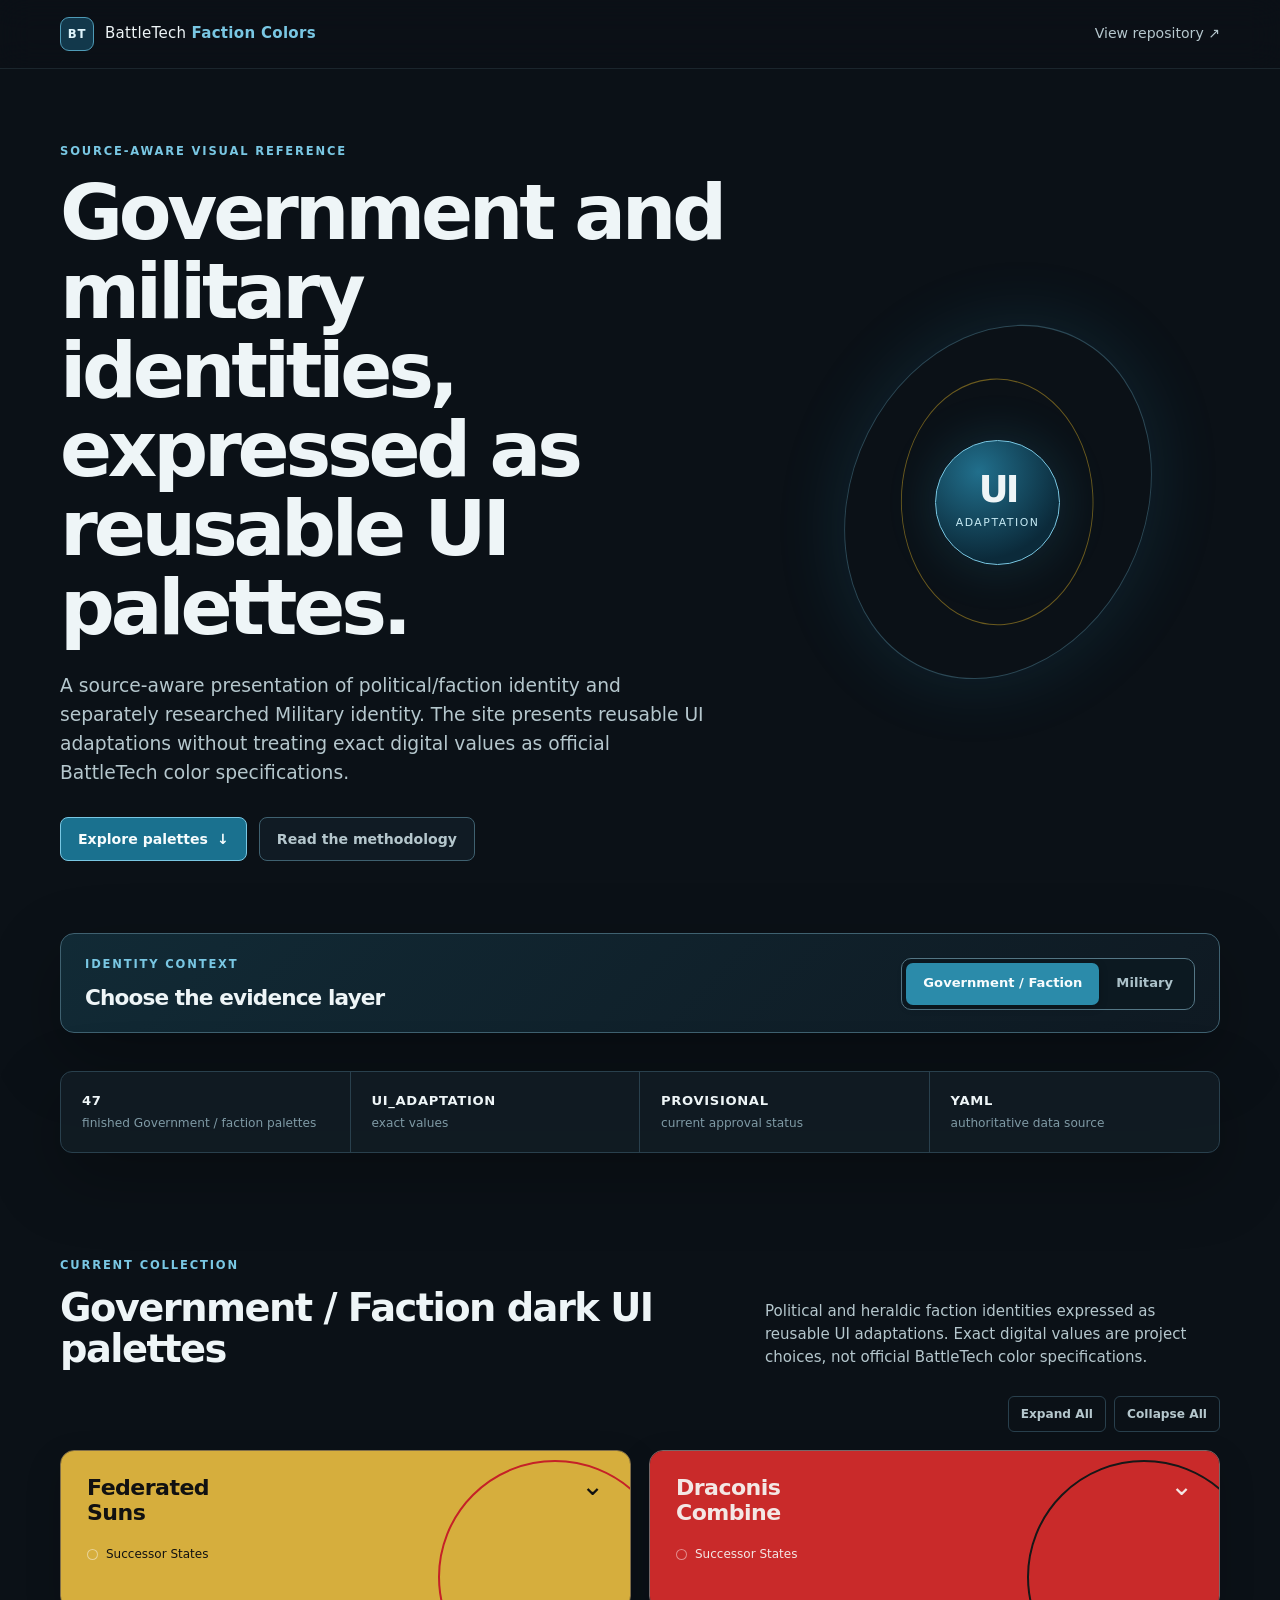
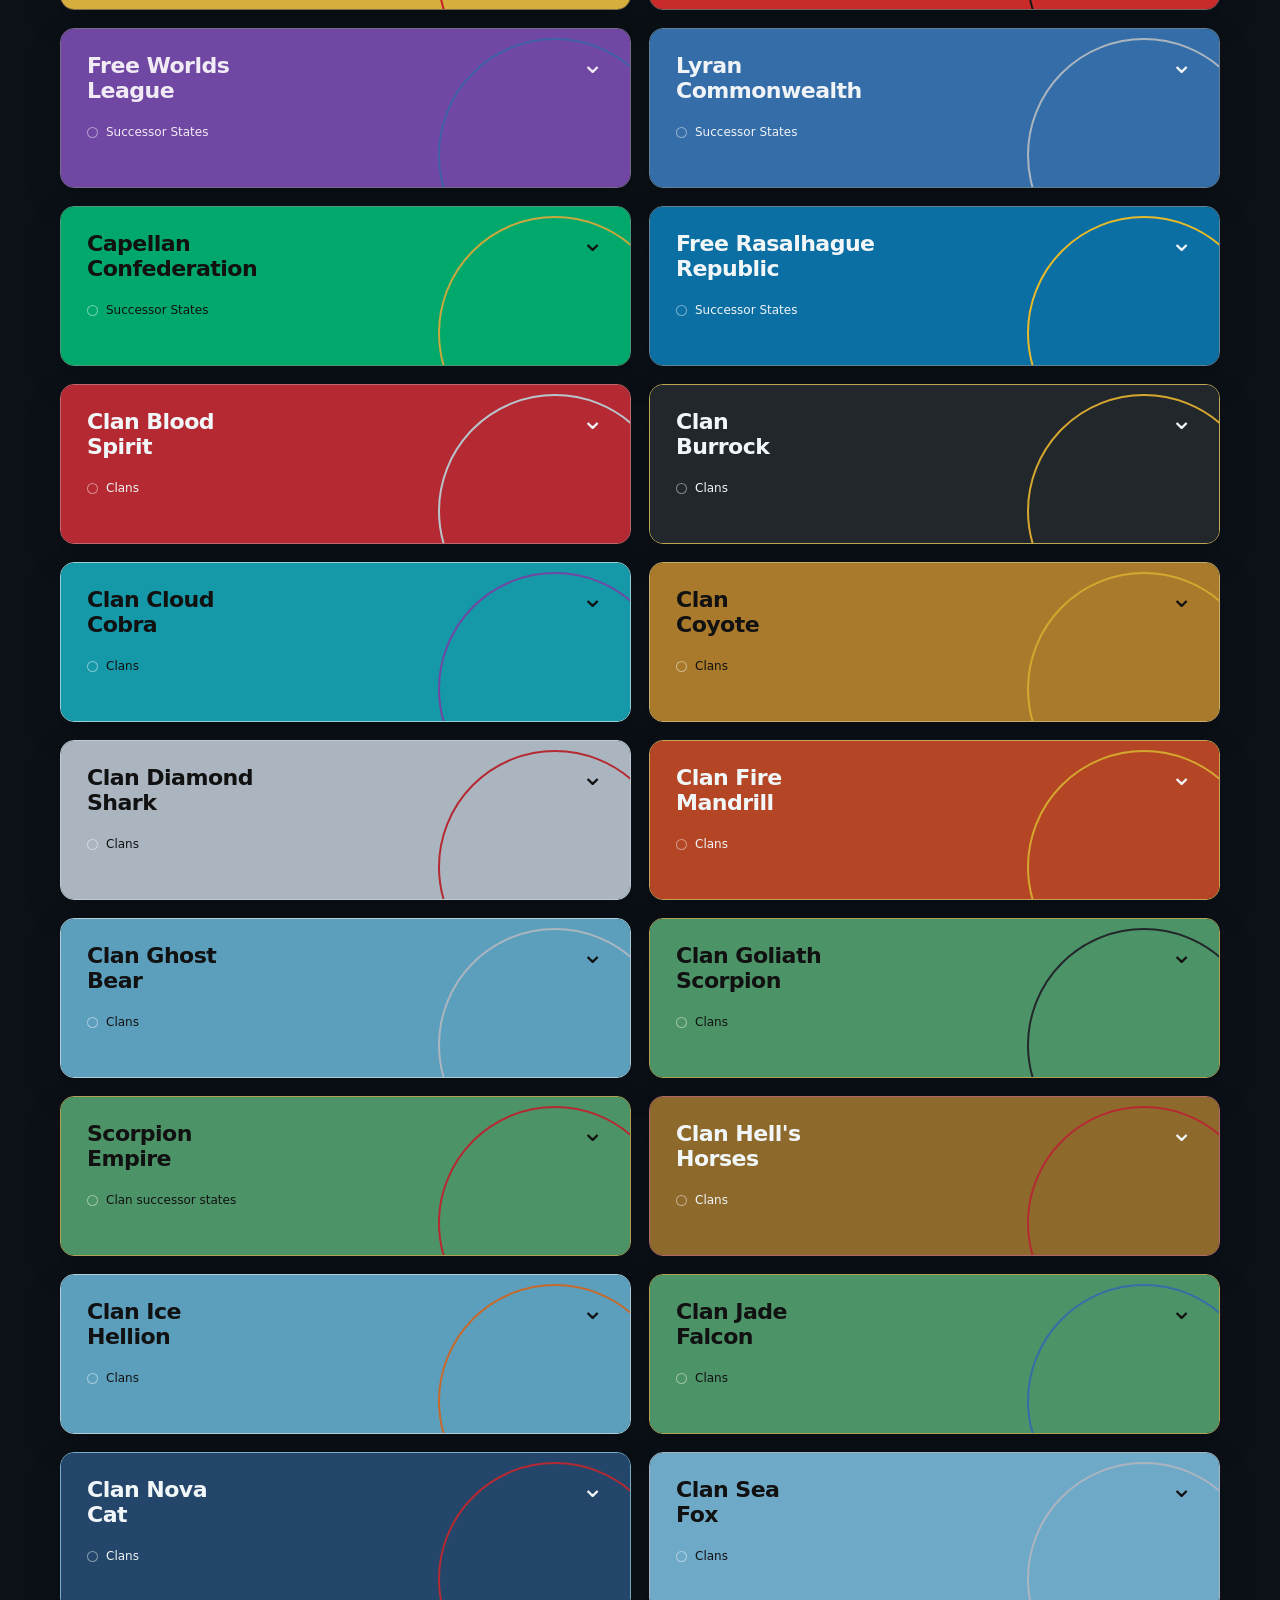
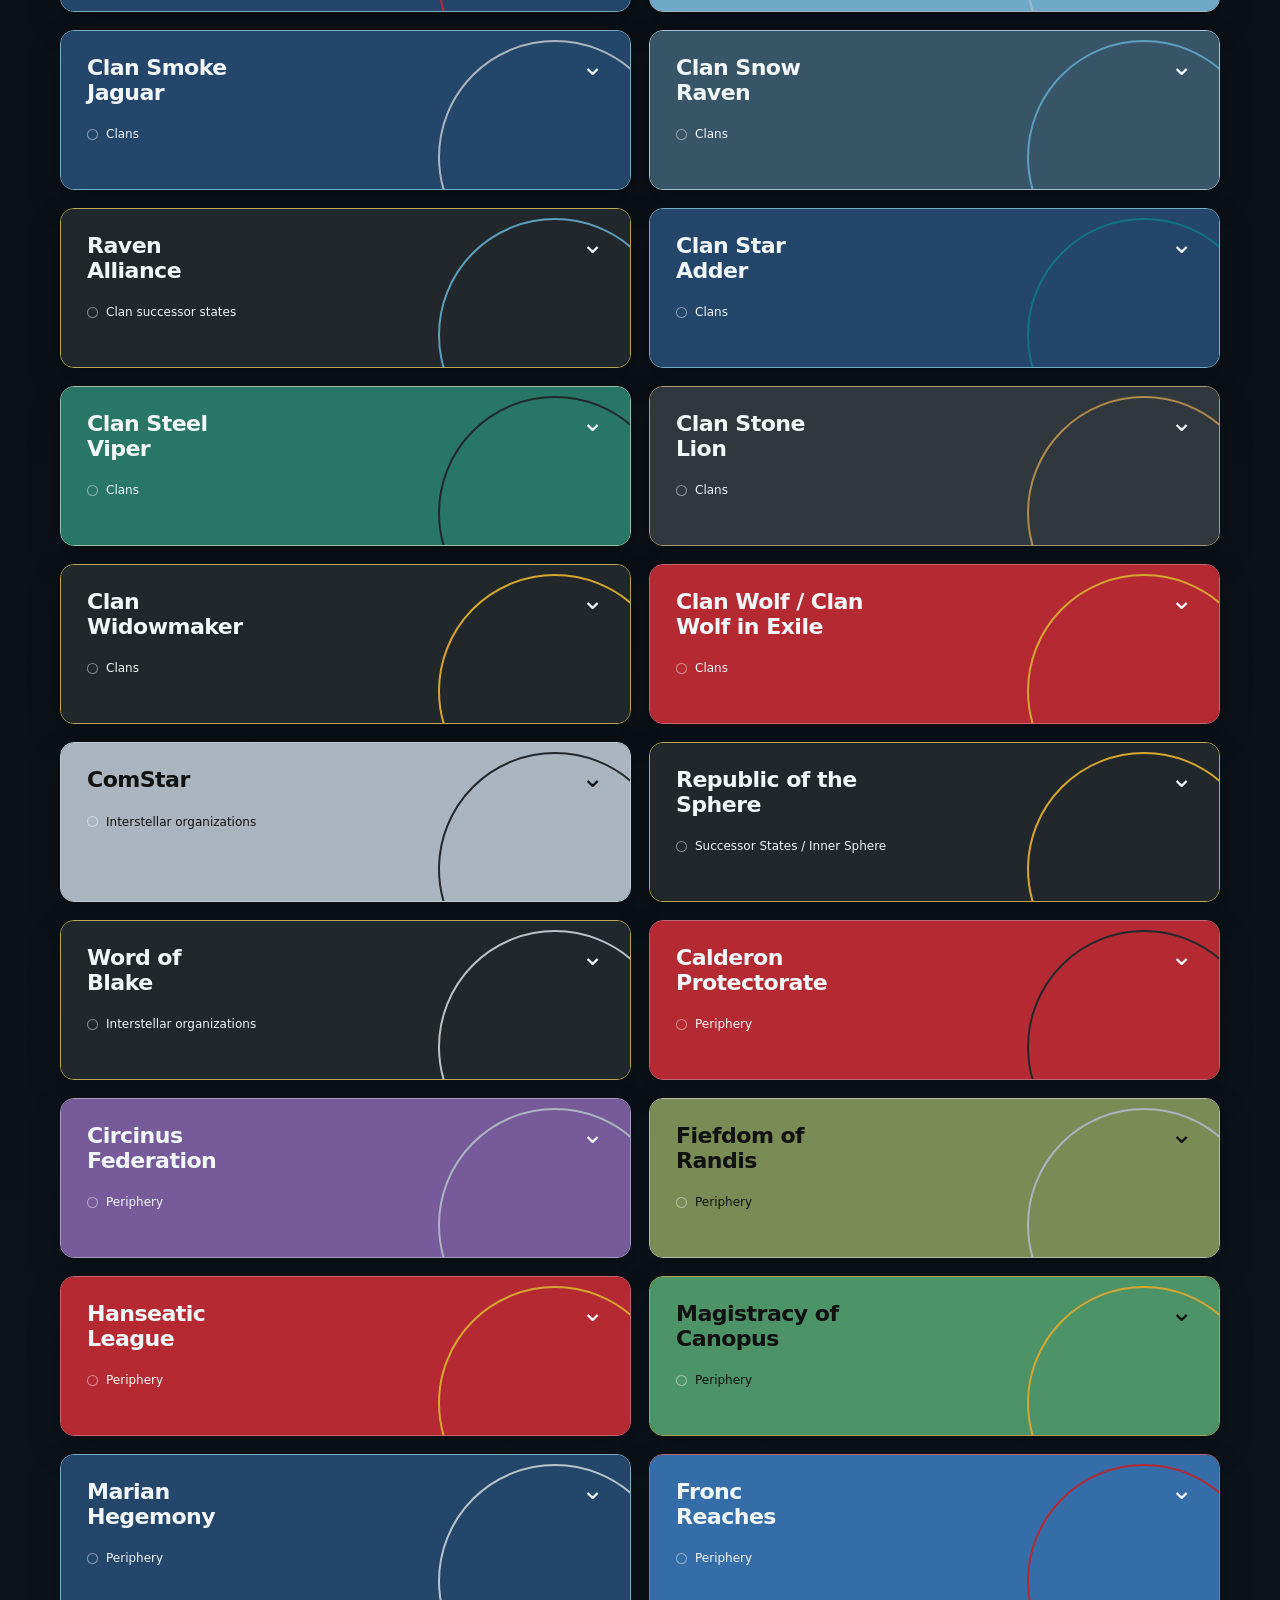
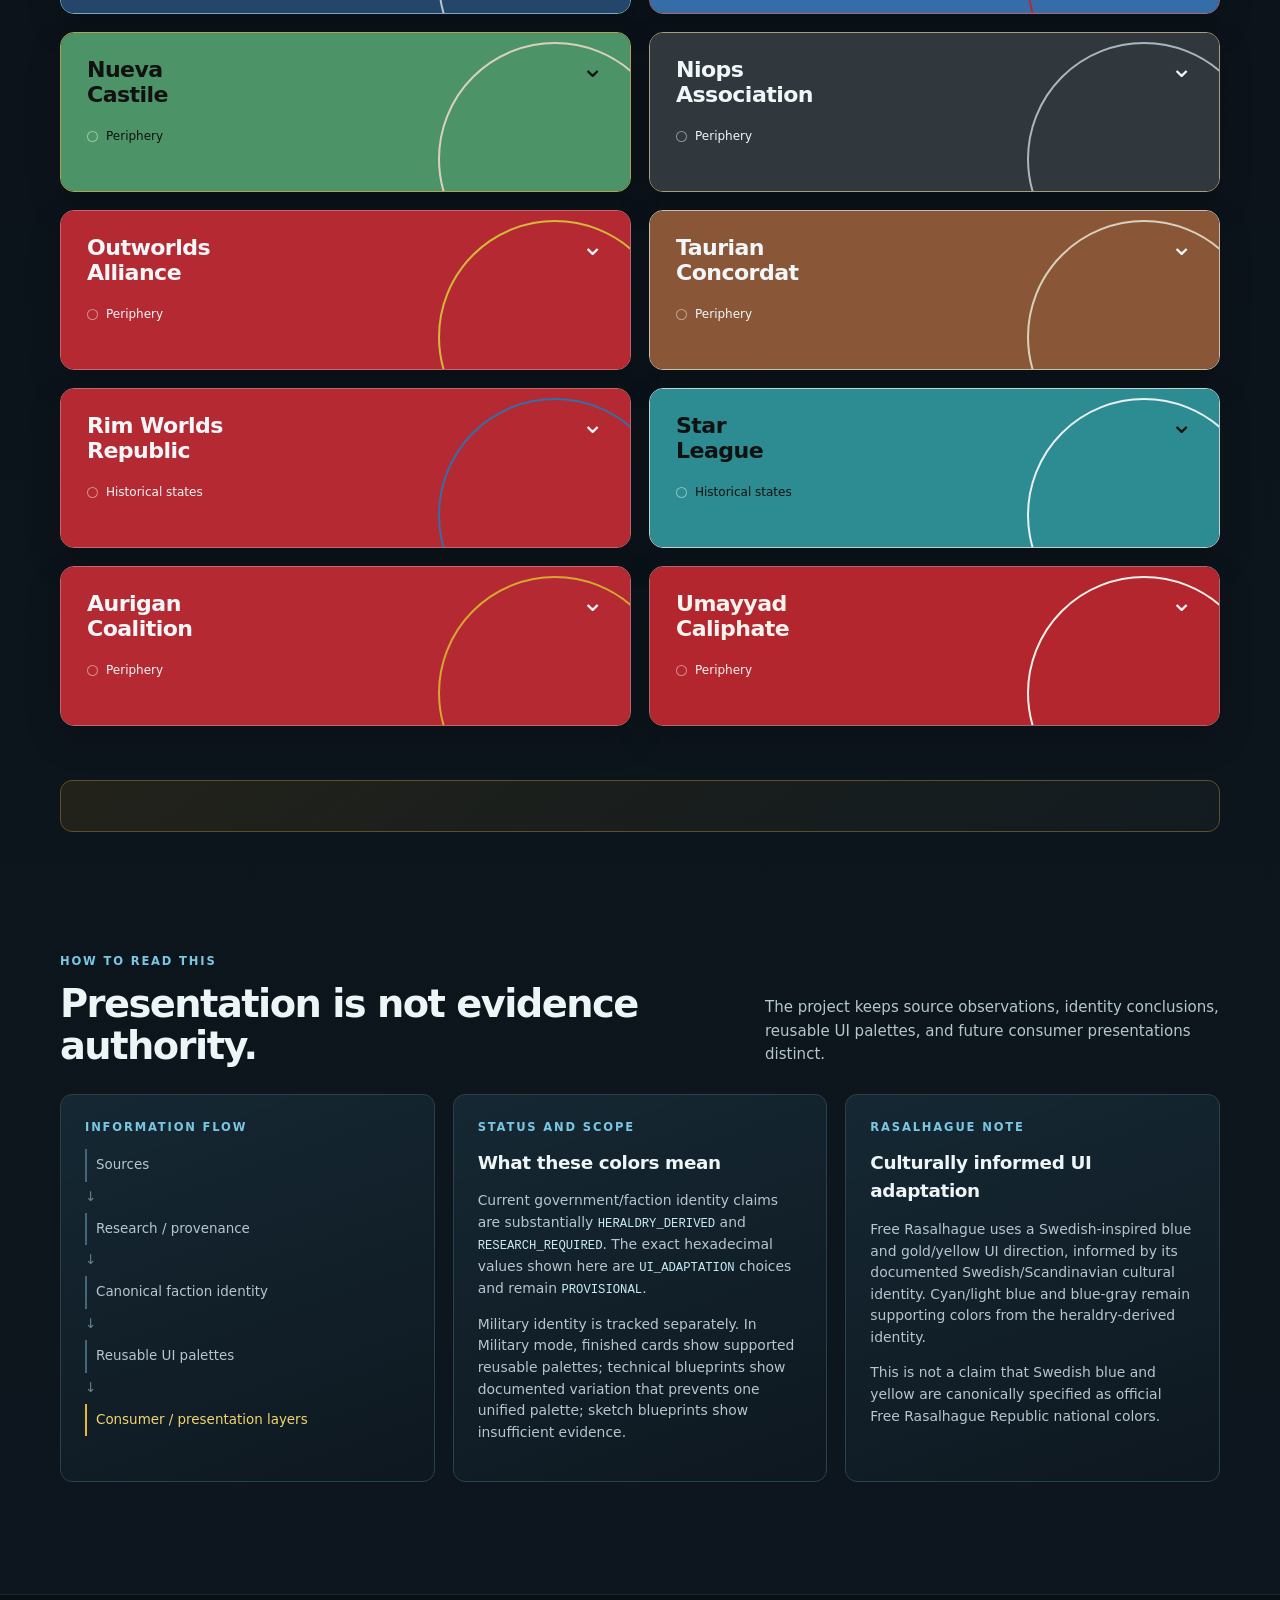
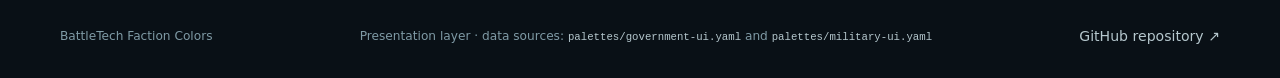
==== index.html @ 23bd4e4b "Refresh layout stylesheet cache" ====
<!doctype html>
<html lang="en">
<head>
  <meta charset="utf-8">
  <meta name="viewport" content="width=device-width, initial-scale=1">
  <meta name="description" content="A source-aware visual reference for BattleTech government and faction UI palettes.">
  <title>BattleTech Faction Colors</title>
    <link rel="stylesheet" href="styles.css?rev=independent-heights">
</head>
<body>
  <header class="site-header">
    <div class="shell header-inner">
      <a class="wordmark" href="./" aria-label="BattleTech Faction Colors home">
        <span class="wordmark-mark" aria-hidden="true">BT</span>
        <span>BattleTech <strong>Faction Colors</strong></span>
      </a>
      <a class="repo-link" href="https://github.com/SANSd20/battletech-faction-colors">View repository <span aria-hidden="true">↗</span></a>
    </div>
  </header>

  <main>
    <section class="hero shell">
      <div class="hero-copy">
        <p class="eyebrow">Source-aware visual reference</p>
        <h1>Government and military identities, expressed as reusable UI palettes.</h1>
        <p class="lede">A source-aware presentation of political/faction identity and separately researched Military identity. The site presents reusable UI adaptations without treating exact digital values as official BattleTech color specifications.</p>
        <div class="hero-actions">
          <a class="button button-primary" href="#palettes">Explore palettes <span aria-hidden="true">↓</span></a>
          <a class="button button-secondary" href="#methodology">Read the methodology</a>
        </div>
      </div>
      <div class="hero-orbit" aria-hidden="true">
        <div class="orbit orbit-one"></div>
        <div class="orbit orbit-two"></div>
        <div class="orbit-core"><span>UI</span><small>adaptation</small></div>
      </div>
    </section>

    <section class="identity-switcher shell" aria-label="Identity view">
      <div><p class="eyebrow">Identity context</p><h2>Choose the evidence layer</h2></div>
      <div class="segmented-control" role="group" aria-label="Choose identity mode">
        <button type="button" class="mode-button is-active" data-mode="government" aria-pressed="true">Government / Faction</button>
        <button type="button" class="mode-button" data-mode="military" aria-pressed="false">Military</button>
      </div>
    </section>

    <section class="status-strip shell" aria-label="Project status">
      <div><strong id="palette-count">47</strong><span id="mode-count-label">finished Government / faction palettes</span></div>
      <div><strong>UI_ADAPTATION</strong><span>exact values</span></div>
      <div><strong>PROVISIONAL</strong><span>current approval status</span></div>
      <div><strong>YAML</strong><span>authoritative data source</span></div>
    </section>

    <section id="palettes" class="palette-section shell">
      <div class="section-heading">
        <div>
          <p class="eyebrow">Current collection</p>
          <h2 id="mode-heading">Government / Faction dark UI palettes</h2>
        </div>
        <p id="mode-intro" class="section-intro">Political and heraldic faction identities expressed as reusable UI adaptations. Exact digital values are project choices, not official BattleTech color specifications.</p>
      </div>
      <div class="collection-controls" aria-label="Palette browsing controls">
        <button type="button" class="utility-button" data-collection-action="expand">Expand All</button>
        <button type="button" class="utility-button" data-collection-action="collapse">Collapse All</button>
      </div>
      <div id="palette-grid" class="palette-grid" aria-live="polite">
        <div class="loading-card"><span class="loader" aria-hidden="true"></span>Loading palette data from <code>palettes/government-ui.yaml</code>…</div>
      </div>
      <div id="pending-identities" class="pending-identities" aria-live="polite"></div>
      <noscript>
        <div class="noscript-note">JavaScript is required to load the palette cards directly from the authoritative YAML file. The methodology and project boundaries remain available below.</div>
      </noscript>
    </section>

    <section id="methodology" class="methodology shell">
      <div class="section-heading">
        <div>
          <p class="eyebrow">How to read this</p>
          <h2>Presentation is not evidence authority.</h2>
        </div>
        <p class="section-intro">The project keeps source observations, identity conclusions, reusable UI palettes, and future consumer presentations distinct.</p>
      </div>
      <div class="method-grid">
        <article class="method-card method-flow">
          <p class="card-kicker">Information flow</p>
          <div class="flow-list">
            <span>Sources</span><i aria-hidden="true">↓</i>
            <span>Research / provenance</span><i aria-hidden="true">↓</i>
            <span>Canonical faction identity</span><i aria-hidden="true">↓</i>
            <span>Reusable UI palettes</span><i aria-hidden="true">↓</i>
            <span class="flow-highlight">Consumer / presentation layers</span>
          </div>
        </article>
        <article class="method-card">
          <p class="card-kicker">Status and scope</p>
          <h3>What these colors mean</h3>
          <p>Current government/faction identity claims are substantially <code>HERALDRY_DERIVED</code> and <code>RESEARCH_REQUIRED</code>. The exact hexadecimal values shown here are <code>UI_ADAPTATION</code> choices and remain <code>PROVISIONAL</code>.</p>
          <p>Military identity is tracked separately. In Military mode, finished cards show supported reusable palettes; technical blueprints show documented variation that prevents one unified palette; sketch blueprints show insufficient evidence.</p>
        </article>
        <article class="method-card">
          <p class="card-kicker">Rasalhague note</p>
          <h3>Culturally informed UI adaptation</h3>
          <p>Free Rasalhague uses a Swedish-inspired blue and gold/yellow UI direction, informed by its documented Swedish/Scandinavian cultural identity. Cyan/light blue and blue-gray remain supporting colors from the heraldry-derived identity.</p>
          <p>This is not a claim that Swedish blue and yellow are canonically specified as official Free Rasalhague Republic national colors.</p>
        </article>
      </div>
    </section>
  </main>

  <footer class="site-footer">
    <div class="shell footer-inner">
      <span>BattleTech Faction Colors</span>
      <span>Presentation layer · data sources: <code>palettes/government-ui.yaml</code> and <code>palettes/military-ui.yaml</code></span>
      <a href="https://github.com/SANSd20/battletech-faction-colors">GitHub repository <span aria-hidden="true">↗</span></a>
    </div>
  </footer>

    <script src="site.js?rev=collapsible-groups"></script>
</body>
</html>
---- styles.css ----
:root {
  color-scheme: dark;
  --canvas: #0b1117;
  --canvas-raised: #101a23;
  --canvas-soft: #15232d;
  --line: #29404d;
  --line-bright: #3f6170;
  --text: #eef5f7;
  --text-soft: #b5c7cd;
  --text-muted: #7f9aa5;
  --focus: #79c7e3;
  --shadow: 0 24px 70px rgba(0, 0, 0, .28);
  font-family: Inter, ui-sans-serif, system-ui, -apple-system, BlinkMacSystemFont, "Segoe UI", sans-serif;
}

* { box-sizing: border-box; }
html { scroll-behavior: smooth; }
body {
  margin: 0;
  min-width: 320px;
  background:
    radial-gradient(circle at 80% -10%, rgba(30, 104, 139, .18), transparent 34rem),
    linear-gradient(180deg, #0b1117 0%, #0b1117 55%, #0d161e 100%);
  color: var(--text);
  line-height: 1.55;
}
a { color: inherit; }
code { font-family: "SFMono-Regular", Consolas, "Liberation Mono", monospace; font-size: .88em; }
.shell { width: min(1160px, calc(100% - 40px)); margin: 0 auto; }

.site-header { border-bottom: 1px solid rgba(126, 173, 188, .14); background: rgba(11, 17, 23, .82); backdrop-filter: blur(16px); position: sticky; top: 0; z-index: 5; }
.header-inner, .footer-inner { min-height: 68px; display: flex; align-items: center; justify-content: space-between; gap: 20px; }
.wordmark { display: inline-flex; align-items: center; gap: 11px; color: var(--text); text-decoration: none; font-size: .94rem; letter-spacing: .02em; }
.wordmark strong { color: #79c7e3; font-weight: 700; }
.wordmark-mark { display: grid; place-items: center; width: 34px; height: 34px; border: 1px solid #4f9bb7; border-radius: 9px; background: #12384b; color: #dff5fc; font-size: .73rem; font-weight: 800; letter-spacing: .08em; }
.repo-link, .footer-inner a { color: var(--text-soft); font-size: .88rem; text-decoration: none; }
.repo-link:hover, .footer-inner a:hover { color: var(--focus); }

.hero { min-height: 480px; display: grid; grid-template-columns: minmax(0, 1.2fr) minmax(280px, .8fr); align-items: center; gap: 48px; padding-top: 74px; padding-bottom: 72px; }
.hero-copy { max-width: 720px; }
.eyebrow, .card-kicker { margin: 0 0 12px; color: #79c7e3; font-size: .72rem; font-weight: 800; letter-spacing: .16em; text-transform: uppercase; }
h1, h2, h3, p { margin-top: 0; }
h1 { max-width: 760px; margin-bottom: 24px; font-size: clamp(2.4rem, 6vw, 5.2rem); line-height: 1.03; letter-spacing: -.055em; }
.lede { max-width: 650px; margin-bottom: 30px; color: var(--text-soft); font-size: clamp(1rem, 1.7vw, 1.17rem); }
.hero-actions { display: flex; flex-wrap: wrap; gap: 12px; }
.button { display: inline-flex; align-items: center; gap: 9px; min-height: 44px; padding: 0 17px; border: 1px solid var(--line-bright); border-radius: 8px; font-size: .88rem; font-weight: 700; text-decoration: none; transition: transform .18s ease, border-color .18s ease, background .18s ease; }
.button:hover { transform: translateY(-2px); border-color: var(--focus); }
.button-primary { border-color: #79c7e3; background: #1a718f; color: #f6fcfd; }
.button-primary:hover { background: #2385a7; }
.button-secondary { background: rgba(20, 34, 44, .62); color: var(--text-soft); }

.hero-orbit { position: relative; width: min(100%, 390px); aspect-ratio: 1; justify-self: center; }
.orbit { position: absolute; inset: 8%; border: 1px solid rgba(121, 199, 227, .3); border-radius: 50%; transform: rotate(-24deg) skewX(-12deg); }
.orbit-one { box-shadow: 0 0 70px rgba(39, 150, 190, .16); }
.orbit-two { inset: 22%; border-color: rgba(231, 185, 40, .44); transform: rotate(48deg) skewX(14deg); }
.orbit-core { position: absolute; inset: 34%; display: grid; place-content: center; border: 1px solid #79c7e3; border-radius: 50%; background: radial-gradient(circle at 35% 25%, #216f8c, #0b2a3a 72%); box-shadow: 0 0 50px rgba(43, 160, 197, .2); text-align: center; }
.orbit-core span { font-size: 2.3rem; font-weight: 850; line-height: 1; letter-spacing: -.08em; }
.orbit-core small { margin-top: 6px; color: #c6eaf4; font-size: .68rem; letter-spacing: .14em; text-transform: uppercase; }

.status-strip { display: grid; grid-template-columns: repeat(4, 1fr); margin-bottom: 104px; border: 1px solid var(--line); border-radius: 12px; background: rgba(18, 31, 40, .72); box-shadow: var(--shadow); }
.status-strip > div { display: grid; gap: 3px; padding: 19px 21px; border-right: 1px solid var(--line); }
.status-strip > div:last-child { border-right: 0; }
.status-strip strong { color: var(--text); font-size: .82rem; letter-spacing: .05em; }
.status-strip span { color: var(--text-muted); font-size: .76rem; }

.identity-switcher { display: flex; align-items: end; justify-content: space-between; gap: 24px; margin-bottom: 38px; padding: 22px 24px; border: 1px solid #3f6170; border-radius: 14px; background: linear-gradient(135deg, rgba(18, 45, 57, .9), rgba(15, 26, 35, .92)); box-shadow: var(--shadow); }
.identity-switcher h2 { font-size: 1.35rem; }
.segmented-control { display: inline-flex; padding: 4px; border: 1px solid #557786; border-radius: 10px; background: #0c1921; }
.mode-button { min-height: 42px; padding: 0 17px; border: 0; border-radius: 7px; background: transparent; color: #abc1c9; cursor: pointer; font: inherit; font-size: .82rem; font-weight: 800; }
.mode-button:hover { color: #f1f8fa; background: rgba(76, 139, 161, .22); }
.mode-button.is-active { background: #2b8baa; color: #f7fcfd; box-shadow: 0 2px 9px rgba(0, 0, 0, .25); }

.palette-section, .methodology { padding-bottom: 112px; }
.section-heading { display: flex; align-items: end; justify-content: space-between; gap: 40px; margin-bottom: 28px; }
h2 { margin-bottom: 0; font-size: clamp(1.75rem, 3vw, 2.65rem); line-height: 1.08; letter-spacing: -.04em; }
.section-intro { max-width: 455px; margin-bottom: 0; color: var(--text-soft); font-size: .94rem; }
.palette-grid { display: grid; grid-template-columns: repeat(2, minmax(0, 1fr)); align-items: start; gap: 18px; }
.collection-controls { display: flex; justify-content: flex-end; gap: 8px; margin: -2px 0 18px; }
.utility-button { padding: 8px 12px; border: 1px solid var(--line); border-radius: 6px; background: transparent; color: var(--text-soft); font: inherit; font-size: .76rem; font-weight: 700; cursor: pointer; }
.utility-button:hover, .utility-button:focus-visible { border-color: var(--accent); color: var(--text); }
.loading-card, .noscript-note { grid-column: 1 / -1; padding: 36px; border: 1px dashed var(--line-bright); border-radius: 12px; color: var(--text-soft); text-align: center; }
.loader { display: inline-block; width: 13px; height: 13px; margin-right: 8px; border: 2px solid #79c7e3; border-top-color: transparent; border-radius: 50%; vertical-align: -2px; animation: spin .8s linear infinite; }
@keyframes spin { to { transform: rotate(360deg); } }

.palette-card { --primary: #356da8; --primary-deep: #1d3b5d; --primary-surface: #294f73; --panel: #202b35; --panel-alt: #2b3a47; --border: #657f96; --secondary: #aab5bf; --accent: #d8e2e8; --foreground: #f0f4f7; --ink: #111111; overflow: hidden; border: 1px solid var(--border); border-radius: 14px; background: var(--panel); box-shadow: 0 14px 35px rgba(0, 0, 0, .18); }
.palette-card.fallback-card { border-color: rgba(216, 221, 224, .72); }
.fallback-card .palette-hero-meta code { color: #111; background: #d8dde0; }
.palette-hero { position: relative; min-height: 158px; padding: 25px 26px 22px; background: var(--primary); isolation: isolate; }
.palette-disclosure, .blueprint-disclosure { width: 100%; border: 0; text-align: left; font: inherit; cursor: pointer; }
.palette-disclosure { display: flex; align-items: flex-start; justify-content: space-between; color: inherit; }
.palette-hero-copy { min-width: 0; }
.disclosure-icon { position: relative; z-index: 1; flex: 0 0 auto; margin: -4px 0 0 16px; font-size: 1.7rem; line-height: 1; transition: transform .15s ease; }
.palette-card.is-expanded .disclosure-icon, .blueprint-card.is-expanded .disclosure-icon { transform: rotate(180deg); }
.palette-disclosure:focus-visible, .blueprint-disclosure:focus-visible { outline: 2px solid currentColor; outline-offset: -5px; border-radius: 8px; }
.palette-hero::after { position: absolute; right: -42px; bottom: -85px; width: 230px; height: 230px; border: 2px solid var(--secondary); border-radius: 50%; content: ""; opacity: 1; }
.palette-hero h3 { position: relative; z-index: 1; max-width: 72%; margin-bottom: 20px; color: inherit; font-size: 1.38rem; line-height: 1.1; letter-spacing: -.025em; }
.palette-hero-meta { position: relative; z-index: 1; display: flex; align-items: center; flex-wrap: wrap; gap: 8px; color: inherit; font-size: .75rem; }
.color-dot { display: inline-block; width: 11px; height: 11px; border: 1px solid rgba(255, 255, 255, .45); border-radius: 50%; vertical-align: -1px; }
.palette-body { padding: 20px 22px 22px; }
.palette-labels { display: grid; grid-template-columns: 1fr 1fr; gap: 10px; margin-bottom: 19px; }
.identity-chip { min-height: 62px; padding: 11px 13px; border: 1px solid var(--border); border-radius: 8px; background: var(--panel-alt); }
.identity-chip.primary-chip { background: var(--primary); color: var(--foreground); }
.identity-chip.secondary-chip { background: var(--secondary); color: var(--ink); }
.identity-chip span { display: block; margin-bottom: 4px; font-size: .69rem; font-weight: 800; letter-spacing: .1em; text-transform: uppercase; opacity: 1; }
.identity-chip code { font-size: .86rem; font-weight: 700; }
.swatch-grid { display: grid; grid-template-columns: repeat(4, 1fr); gap: 7px; }
.swatch { min-height: 65px; padding: 9px; border: 1px solid rgba(255, 255, 255, .12); border-radius: 6px; display: flex; flex-direction: column; justify-content: space-between; }
.swatch-label { font-size: .65rem; font-weight: 700; line-height: 1.1; opacity: 1; }
.swatch code { font-size: .65rem; line-height: 1; }
.sample-row { display: grid; grid-template-columns: 1fr 1fr; gap: 9px; margin-top: 13px; }
.text-sample { min-height: 65px; padding: 12px; border-radius: 7px; font-size: .75rem; }
.text-sample strong { display: block; margin-bottom: 4px; font-size: .68rem; letter-spacing: .08em; text-transform: uppercase; }
.primary-sample { background: var(--primary); color: var(--primary-text); }
.secondary-sample { background: var(--secondary); color: var(--secondary-text); }
.note { margin: 15px 0 0; color: var(--text-soft); font-size: .77rem; }
.note code { color: #c8e9f3; }
.error-card { grid-column: 1 / -1; padding: 24px; border: 1px solid #914d58; border-radius: 12px; background: #321d25; color: #f8dce0; }
.pending-identities { margin-top: 54px; padding: 25px; border: 1px solid #5c4f2a; border-radius: 12px; background: linear-gradient(145deg, rgba(48, 43, 24, .6), rgba(19, 29, 34, .75)); }
.pending-heading { display: flex; align-items: end; justify-content: space-between; gap: 30px; margin-bottom: 18px; }
.pending-heading h2 { font-size: 1.55rem; }
.pending-heading > p { max-width: 470px; margin-bottom: 0; color: var(--text-soft); font-size: .86rem; }
.pending-list { display: flex; flex-wrap: wrap; gap: 8px; }
.pending-list span { display: inline-flex; align-items: center; gap: 8px; padding: 8px 10px; border: 1px solid #655b33; border-radius: 6px; color: #e7d896; font-size: .78rem; }
.pending-list b { color: #b7a96b; font-size: .65rem; font-weight: 700; letter-spacing: .07em; text-transform: uppercase; }

.blueprint-card { position: relative; min-height: 0; overflow: hidden; border-radius: 14px; background: #142b38; box-shadow: 0 14px 35px rgba(0, 0, 0, .18); }
.blueprint-disclosure { position: relative; display: flex; align-items: flex-start; justify-content: space-between; min-height: 150px; padding: 28px 30px; background: transparent; color: #e6f3f5; }
.blueprint-disclosure .blueprint-kicker { display: block; }
.blueprint-disclosure h3 { margin: 8px 0 14px; }
.blueprint-disclosure .blueprint-status { display: inline-block; }
.blueprint-content { padding: 0 30px 30px; }
.blueprint-content[hidden], .palette-body[hidden] { display: none; }
.blueprint-grid { position: absolute; inset: 0; opacity: .55; background-image: linear-gradient(rgba(105, 189, 211, .14) 1px, transparent 1px), linear-gradient(90deg, rgba(105, 189, 211, .14) 1px, transparent 1px); background-size: 22px 22px; }
.blueprint-grid::after { position: absolute; inset: 12% 9%; border: 1px dashed rgba(132, 213, 227, .5); transform: rotate(-3deg); content: ""; }
.blueprint-content { position: relative; z-index: 1; display: flex; min-height: 365px; flex-direction: column; align-items: flex-start; padding: 27px; border: 1px dashed #76bfd0; border-radius: 14px; background: linear-gradient(135deg, rgba(16, 48, 63, .86), rgba(13, 29, 39, .82)); }
.sketch-state .blueprint-content { border-color: #8b9ca1; background: linear-gradient(135deg, rgba(29, 43, 48, .86), rgba(18, 29, 34, .84)); }
.blueprint-kicker { margin: 0 0 13px; color: #8ed6e5; font-size: .68rem; font-weight: 800; letter-spacing: .16em; text-transform: uppercase; }
.sketch-state .blueprint-kicker { color: #b1c0c4; }
.blueprint-content h3 { margin-bottom: 16px; font-size: 1.4rem; }
.blueprint-status { display: inline-flex; margin-bottom: 17px; padding: 8px 10px; border: 1px solid #8ed6e5; border-radius: 5px; color: #b7eff8; font-size: .72rem; font-weight: 900; letter-spacing: .1em; text-transform: uppercase; }
.sketch-state .blueprint-status { border-color: #b7c4c7; color: #e2ebed; }
.blueprint-content > p:not(.blueprint-kicker):not(.blueprint-reason) { max-width: 470px; color: #d3e8ed; font-size: .88rem; }
.blueprint-reason { margin-top: auto; color: #a8cbd3; font-size: .76rem; }
.placeholder-swatches { display: flex; flex-wrap: wrap; gap: 8px; margin: 3px 0 12px; }
.placeholder-swatches span { padding: 12px 11px; border: 1px dashed #8ed6e5; border-radius: 5px; color: #b7eff8; font: 700 .66rem/1 monospace; background: repeating-linear-gradient(-45deg, rgba(111, 190, 209, .08), rgba(111, 190, 209, .08) 4px, transparent 4px, transparent 8px); }
.sketch-state .placeholder-swatches span { border-color: #aab9bd; color: #dae5e7; background: repeating-linear-gradient(-45deg, rgba(196, 211, 214, .08), rgba(196, 211, 214, .08) 4px, transparent 4px, transparent 8px); }

.methodology { padding-top: 9px; }
.method-grid { display: grid; grid-template-columns: 1fr 1fr 1fr; gap: 18px; }
.method-card { min-height: 280px; padding: 24px; border: 1px solid var(--line); border-radius: 12px; background: linear-gradient(160deg, rgba(23, 44, 56, .82), rgba(14, 24, 32, .9)); }
.method-card h3 { margin-bottom: 13px; font-size: 1.15rem; letter-spacing: -.02em; }
.method-card p:not(.card-kicker) { color: var(--text-soft); font-size: .87rem; }
.method-card code { color: #c9ebf4; }
.flow-list { display: grid; justify-items: start; gap: 5px; color: var(--text-soft); font-size: .84rem; }
.flow-list i { color: #648392; font-style: normal; }
.flow-list span { padding: 6px 9px; border-left: 2px solid #416778; }
.flow-list .flow-highlight { border-color: #e7b928; color: #f2d56f; }

.site-footer { border-top: 1px solid rgba(126, 173, 188, .14); background: #091016; }
.footer-inner { min-height: 83px; color: var(--text-muted); font-size: .76rem; }
.footer-inner code { color: var(--text-soft); }

:focus-visible { outline: 2px solid var(--focus); outline-offset: 3px; }
@media (max-width: 850px) {
  .hero { grid-template-columns: 1fr; padding-top: 58px; }
  .hero-orbit { width: min(100%, 290px); margin-top: -10px; }
  .status-strip { margin-bottom: 78px; }
  .method-grid { grid-template-columns: 1fr 1fr; }
  .method-card:last-child { grid-column: 1 / -1; }
}
@media (max-width: 640px) {
  .collection-controls { justify-content: flex-start; }
  .shell { width: min(100% - 28px, 1160px); }
  .header-inner { min-height: 60px; }
  .repo-link { font-size: 0; }
  .repo-link span { font-size: 1.2rem; }
  .hero { min-height: auto; padding-top: 46px; padding-bottom: 52px; }
  h1 { font-size: clamp(2.45rem, 13vw, 4rem); }
  .status-strip { grid-template-columns: 1fr 1fr; }
  .status-strip > div:nth-child(2) { border-right: 0; }
  .status-strip > div:nth-child(-n + 2) { border-bottom: 1px solid var(--line); }
  .section-heading { display: block; }
  .identity-switcher { display: block; padding: 19px; }
  .segmented-control { display: grid; grid-template-columns: 1fr 1fr; margin-top: 17px; }
  .mode-button { padding: 0 8px; font-size: .72rem; }
  .section-intro { margin-top: 15px; }
  .pending-heading { display: block; }
  .pending-heading > p { margin-top: 15px; }
  .palette-grid, .method-grid { grid-template-columns: 1fr; }
  .method-card:last-child { grid-column: auto; }
  .swatch-grid { grid-template-columns: repeat(2, 1fr); }
  .footer-inner { align-items: flex-start; flex-direction: column; justify-content: center; gap: 5px; padding: 18px 0; }
}
@media (prefers-reduced-motion: reduce) {
  *, *::before, *::after { scroll-behavior: auto !important; animation-duration: .001ms !important; transition-duration: .001ms !important; }
}
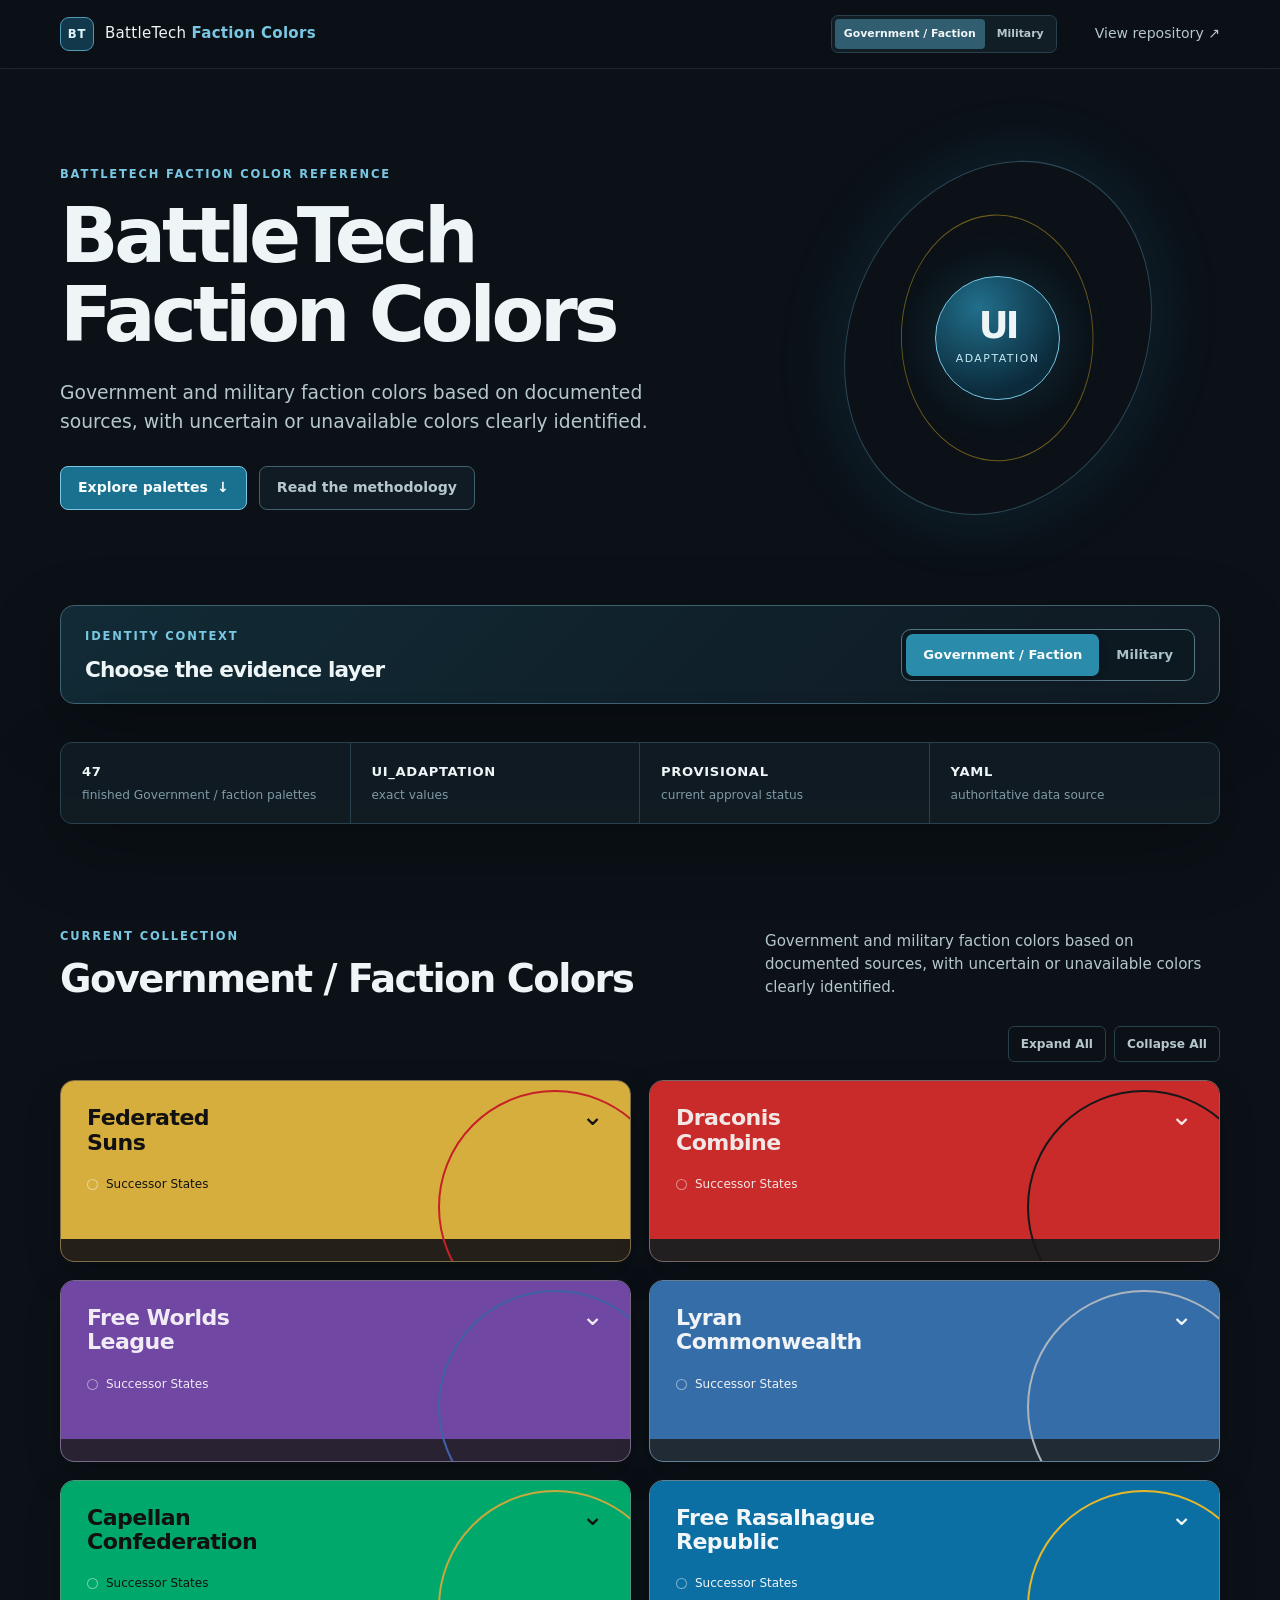
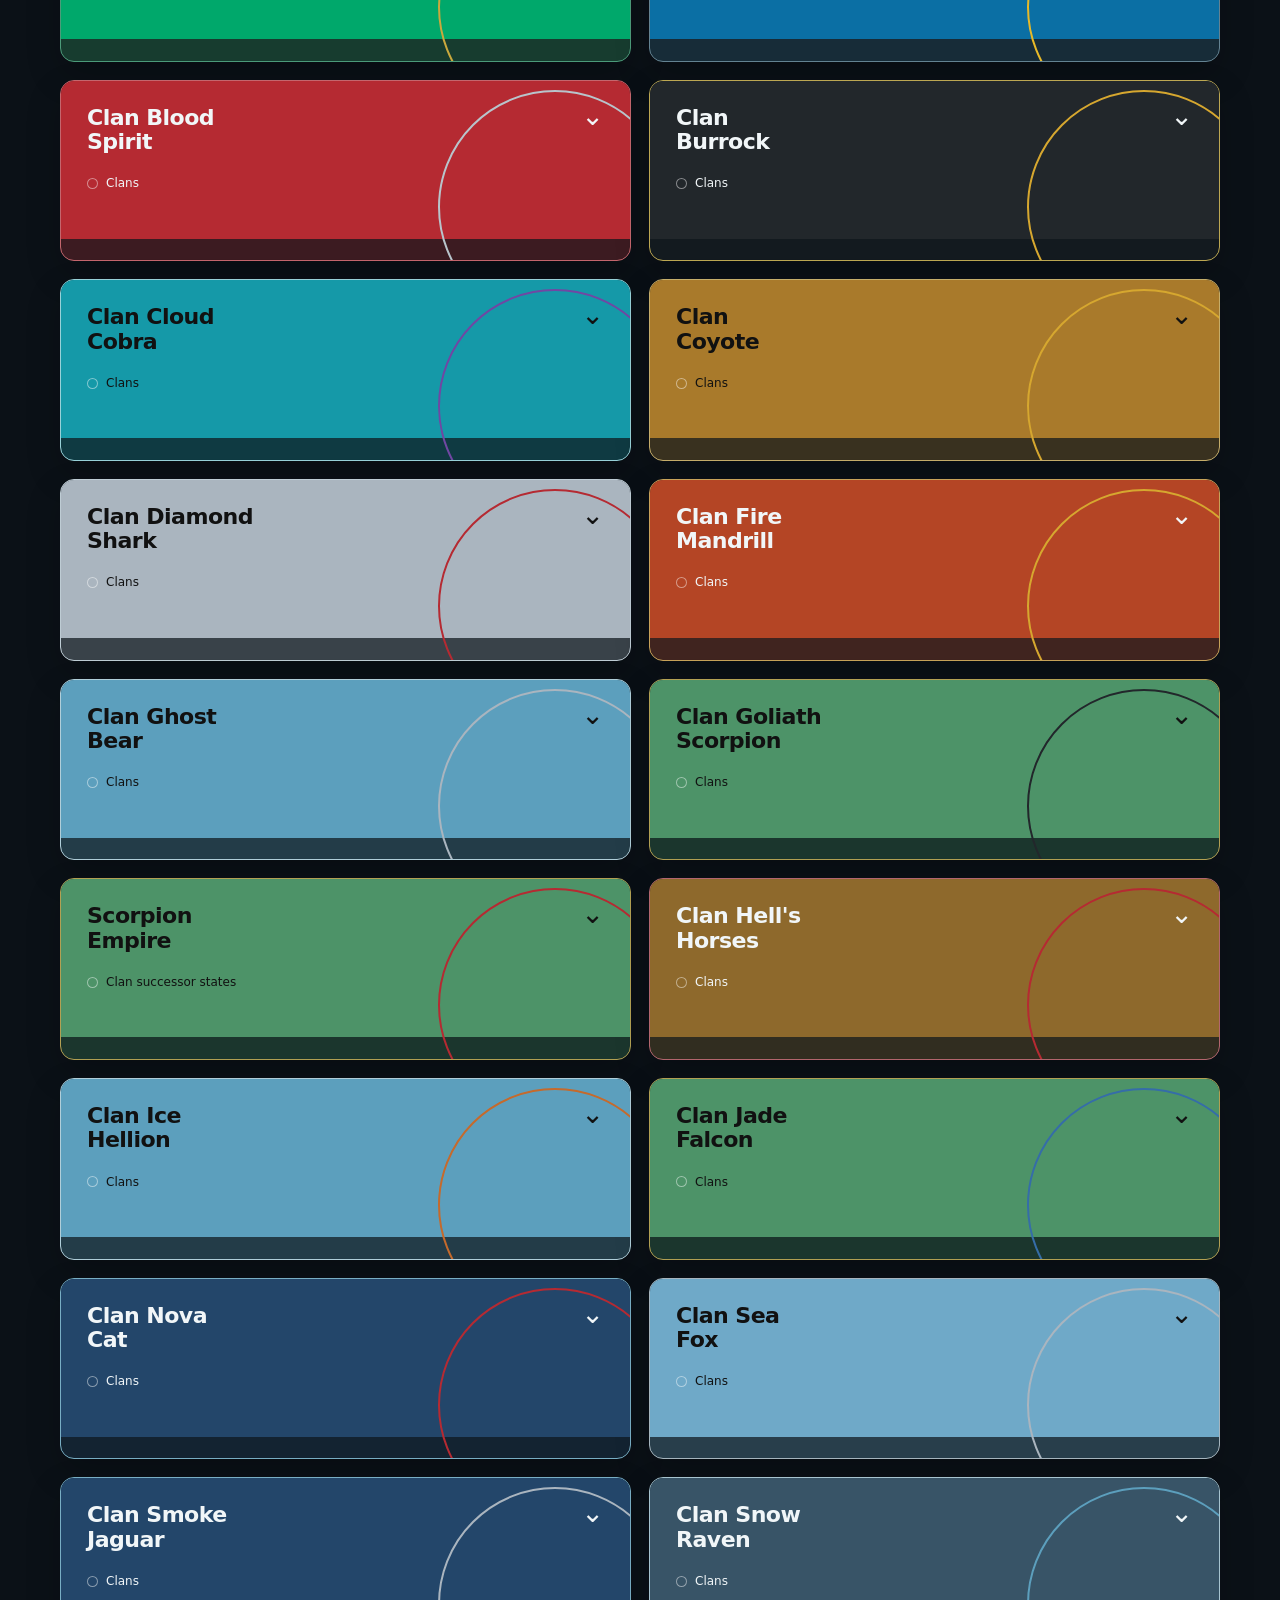
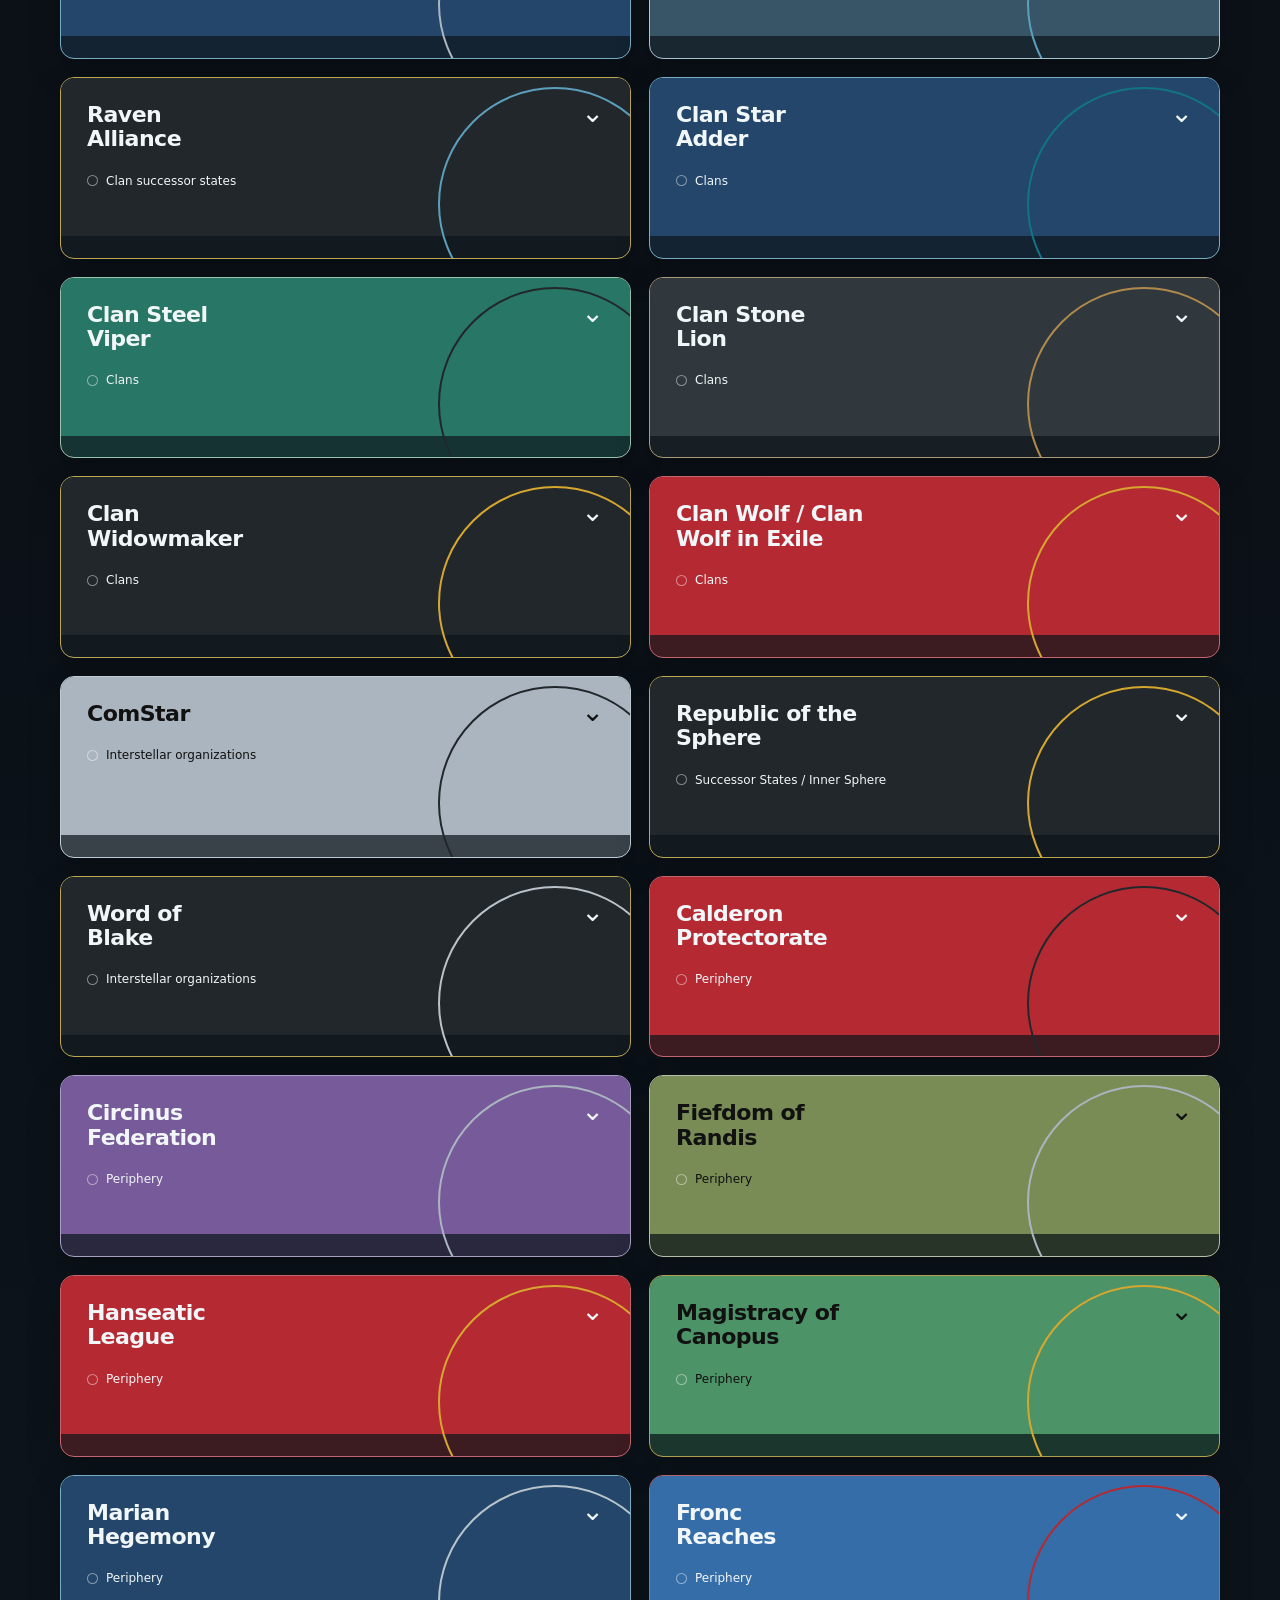
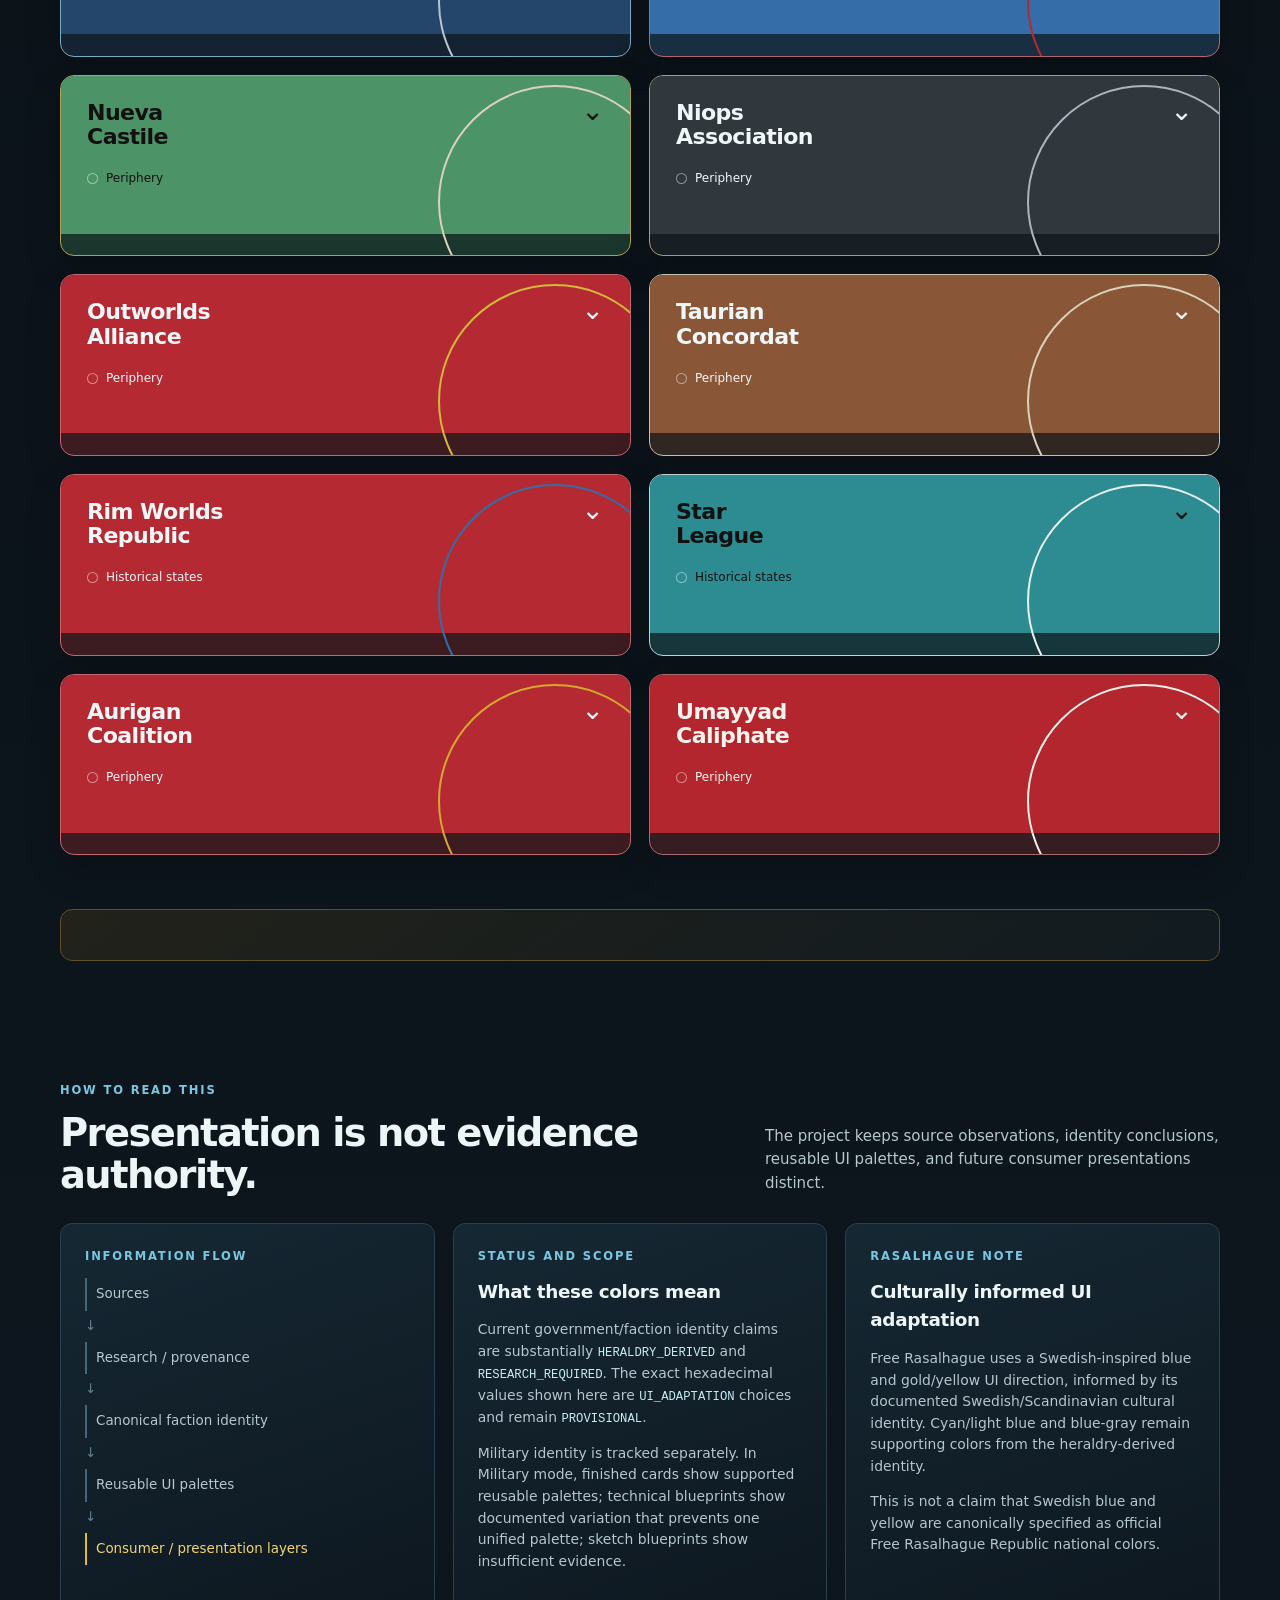
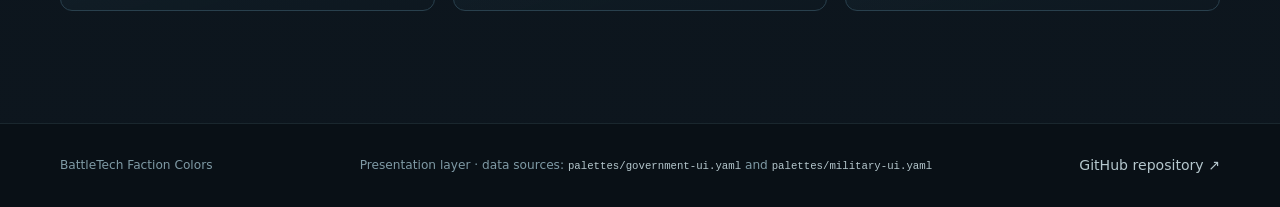
==== commit 1752bee9: "Refine faction browser navigation and collapsed cards" ====
--- a/index.html
+++ b/index.html
@@ -5,7 +5,7 @@
   <meta name="viewport" content="width=device-width, initial-scale=1">
   <meta name="description" content="A source-aware visual reference for BattleTech government and faction UI palettes.">
   <title>BattleTech Faction Colors</title>
-    <link rel="stylesheet" href="styles.css?rev=independent-heights">
+    <link rel="stylesheet" href="styles.css?rev=v11-ux">
 </head>
 <body>
   <header class="site-header">
@@ -14,6 +14,10 @@
         <span class="wordmark-mark" aria-hidden="true">BT</span>
         <span>BattleTech <strong>Faction Colors</strong></span>
       </a>
+      <div class="header-layer-control" aria-label="Identity layer" hidden>
+        <button type="button" class="header-mode-button" data-mode="government" aria-pressed="true">Government / Faction</button>
+        <button type="button" class="header-mode-button" data-mode="military" aria-pressed="false">Military</button>
+      </div>
       <a class="repo-link" href="https://github.com/SANSd20/battletech-faction-colors">View repository <span aria-hidden="true">↗</span></a>
     </div>
   </header>
@@ -21,9 +25,9 @@
   <main>
     <section class="hero shell">
       <div class="hero-copy">
-        <p class="eyebrow">Source-aware visual reference</p>
-        <h1>Government and military identities, expressed as reusable UI palettes.</h1>
-        <p class="lede">A source-aware presentation of political/faction identity and separately researched Military identity. The site presents reusable UI adaptations without treating exact digital values as official BattleTech color specifications.</p>
+        <p class="eyebrow">BattleTech faction color reference</p>
+        <h1>BattleTech Faction Colors</h1>
+        <p class="lede">Government and military faction colors based on documented sources, with uncertain or unavailable colors clearly identified.</p>
         <div class="hero-actions">
           <a class="button button-primary" href="#palettes">Explore palettes <span aria-hidden="true">↓</span></a>
           <a class="button button-secondary" href="#methodology">Read the methodology</a>
@@ -55,7 +59,7 @@
       <div class="section-heading">
         <div>
           <p class="eyebrow">Current collection</p>
-          <h2 id="mode-heading">Government / Faction dark UI palettes</h2>
+          <h2 id="mode-heading">Government / Faction Colors</h2>
         </div>
         <p id="mode-intro" class="section-intro">Political and heraldic faction identities expressed as reusable UI adaptations. Exact digital values are project choices, not official BattleTech color specifications.</p>
       </div>
@@ -115,6 +119,6 @@
     </div>
   </footer>
 
-    <script src="site.js?rev=collapsible-groups"></script>
+    <script src="site.js?rev=v11-ux"></script>
 </body>
 </html>
--- a/styles.css
+++ b/styles.css
@@ -32,6 +32,11 @@
 .header-inner, .footer-inner { min-height: 68px; display: flex; align-items: center; justify-content: space-between; gap: 20px; }
 .wordmark { display: inline-flex; align-items: center; gap: 11px; color: var(--text); text-decoration: none; font-size: .94rem; letter-spacing: .02em; }
 .wordmark strong { color: #79c7e3; font-weight: 700; }
+.header-layer-control { display: none; align-items: center; gap: 3px; margin-left: auto; margin-right: 18px; padding: 3px; border: 1px solid var(--line); border-radius: 7px; background: rgba(18, 31, 40, .94); }
+.header-layer-control.is-visible { display: flex; }
+.header-mode-button { padding: 7px 9px; border: 0; border-radius: 4px; background: transparent; color: var(--text-soft); font: inherit; font-size: .68rem; font-weight: 800; cursor: pointer; }
+.header-mode-button.is-active { background: #315d70; color: #f1f6f8; }
+.header-mode-button:focus-visible { outline: 2px solid var(--focus); outline-offset: 2px; }
 .wordmark-mark { display: grid; place-items: center; width: 34px; height: 34px; border: 1px solid #4f9bb7; border-radius: 9px; background: #12384b; color: #dff5fc; font-size: .73rem; font-weight: 800; letter-spacing: .08em; }
 .repo-link, .footer-inner a { color: var(--text-soft); font-size: .88rem; text-decoration: none; }
 .repo-link:hover, .footer-inner a:hover { color: var(--focus); }
@@ -75,6 +80,8 @@
 h2 { margin-bottom: 0; font-size: clamp(1.75rem, 3vw, 2.65rem); line-height: 1.08; letter-spacing: -.04em; }
 .section-intro { max-width: 455px; margin-bottom: 0; color: var(--text-soft); font-size: .94rem; }
 .palette-grid { display: grid; grid-template-columns: repeat(2, minmax(0, 1fr)); align-items: start; gap: 18px; }
+.palette-grid { --collapsed-card-height: 181.69px; }
+.palette-card:not(.is-expanded), .blueprint-card:not(.is-expanded) { height: var(--collapsed-card-height); }
 .collection-controls { display: flex; justify-content: flex-end; gap: 8px; margin: -2px 0 18px; }
 .utility-button { padding: 8px 12px; border: 1px solid var(--line); border-radius: 6px; background: transparent; color: var(--text-soft); font: inherit; font-size: .76rem; font-weight: 700; cursor: pointer; }
 .utility-button:hover, .utility-button:focus-visible { border-color: var(--accent); color: var(--text); }
@@ -187,6 +194,8 @@
   .pending-heading { display: block; }
   .pending-heading > p { margin-top: 15px; }
   .palette-grid, .method-grid { grid-template-columns: 1fr; }
+  .header-layer-control { margin-right: 8px; }
+  .header-mode-button { padding: 7px 5px; font-size: .61rem; }
   .method-card:last-child { grid-column: auto; }
   .swatch-grid { grid-template-columns: repeat(2, 1fr); }
   .footer-inner { align-items: flex-start; flex-direction: column; justify-content: center; gap: 5px; padding: 18px 0; }
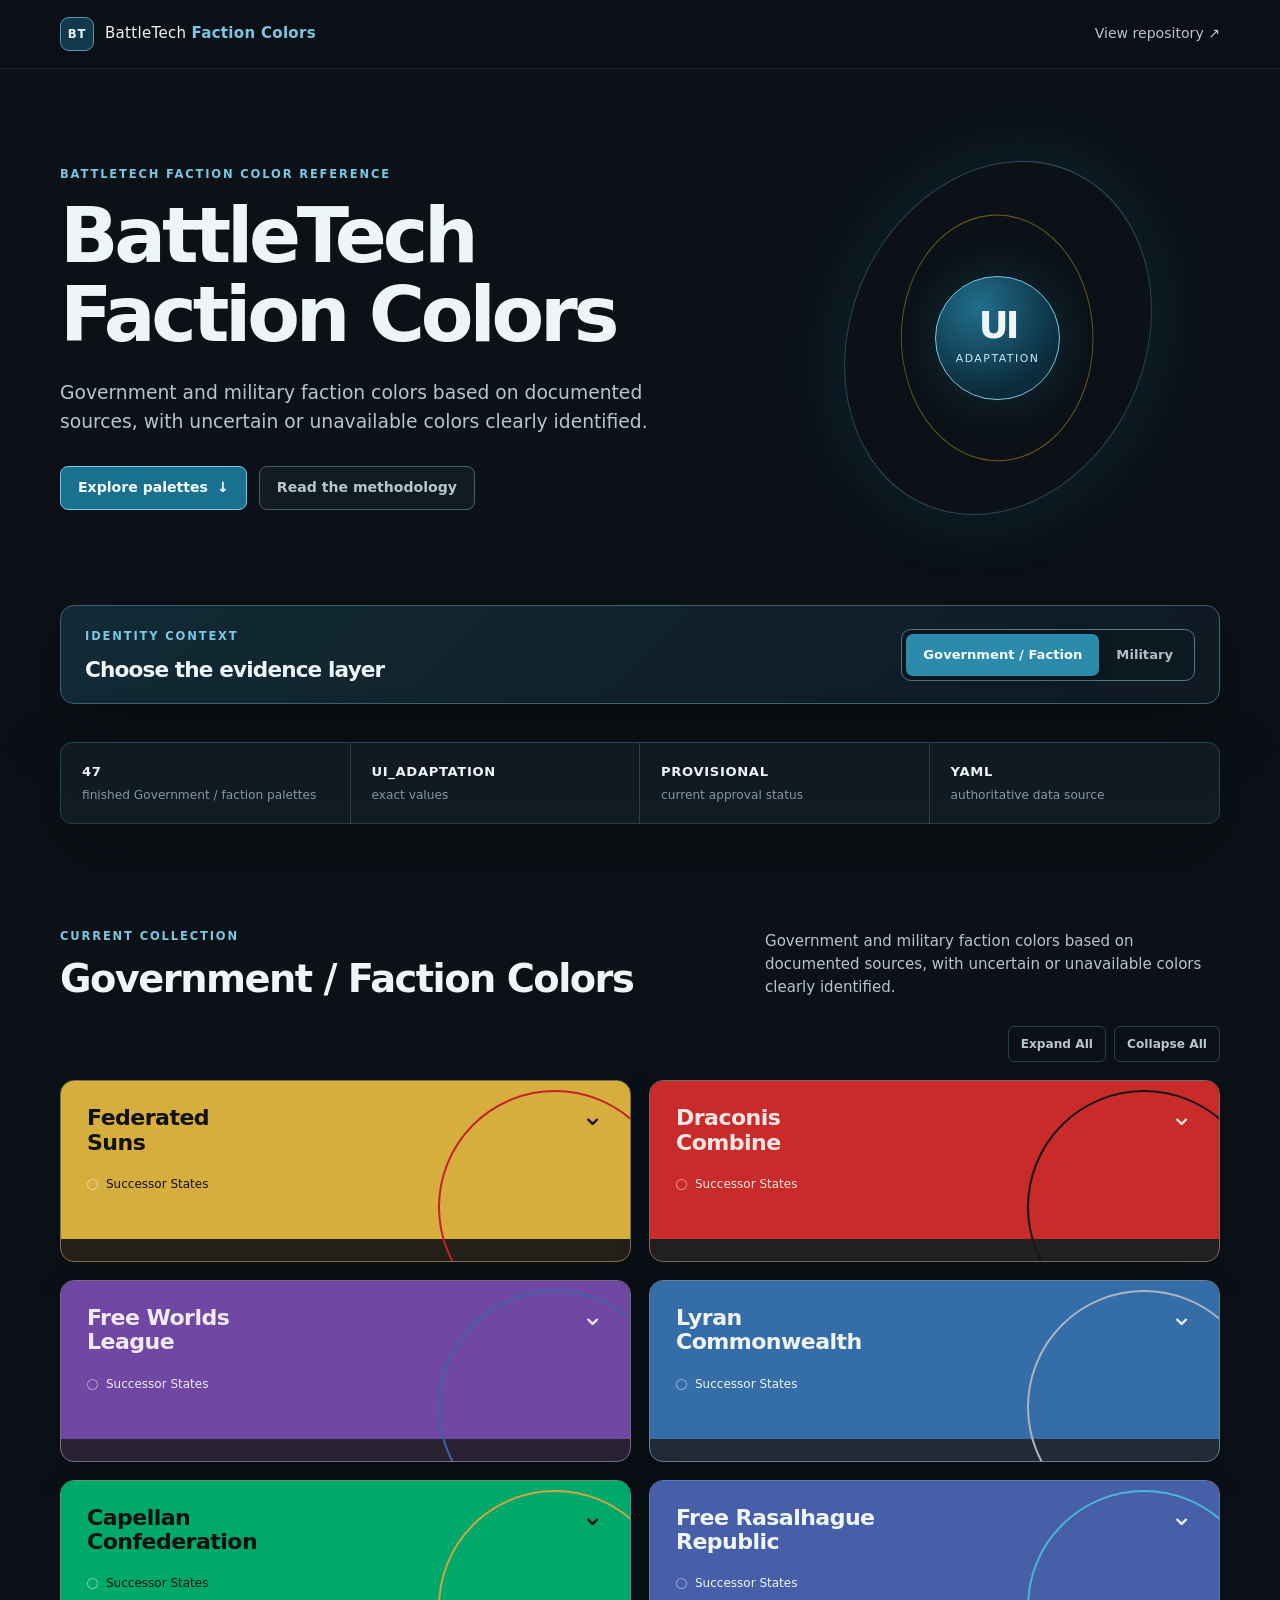
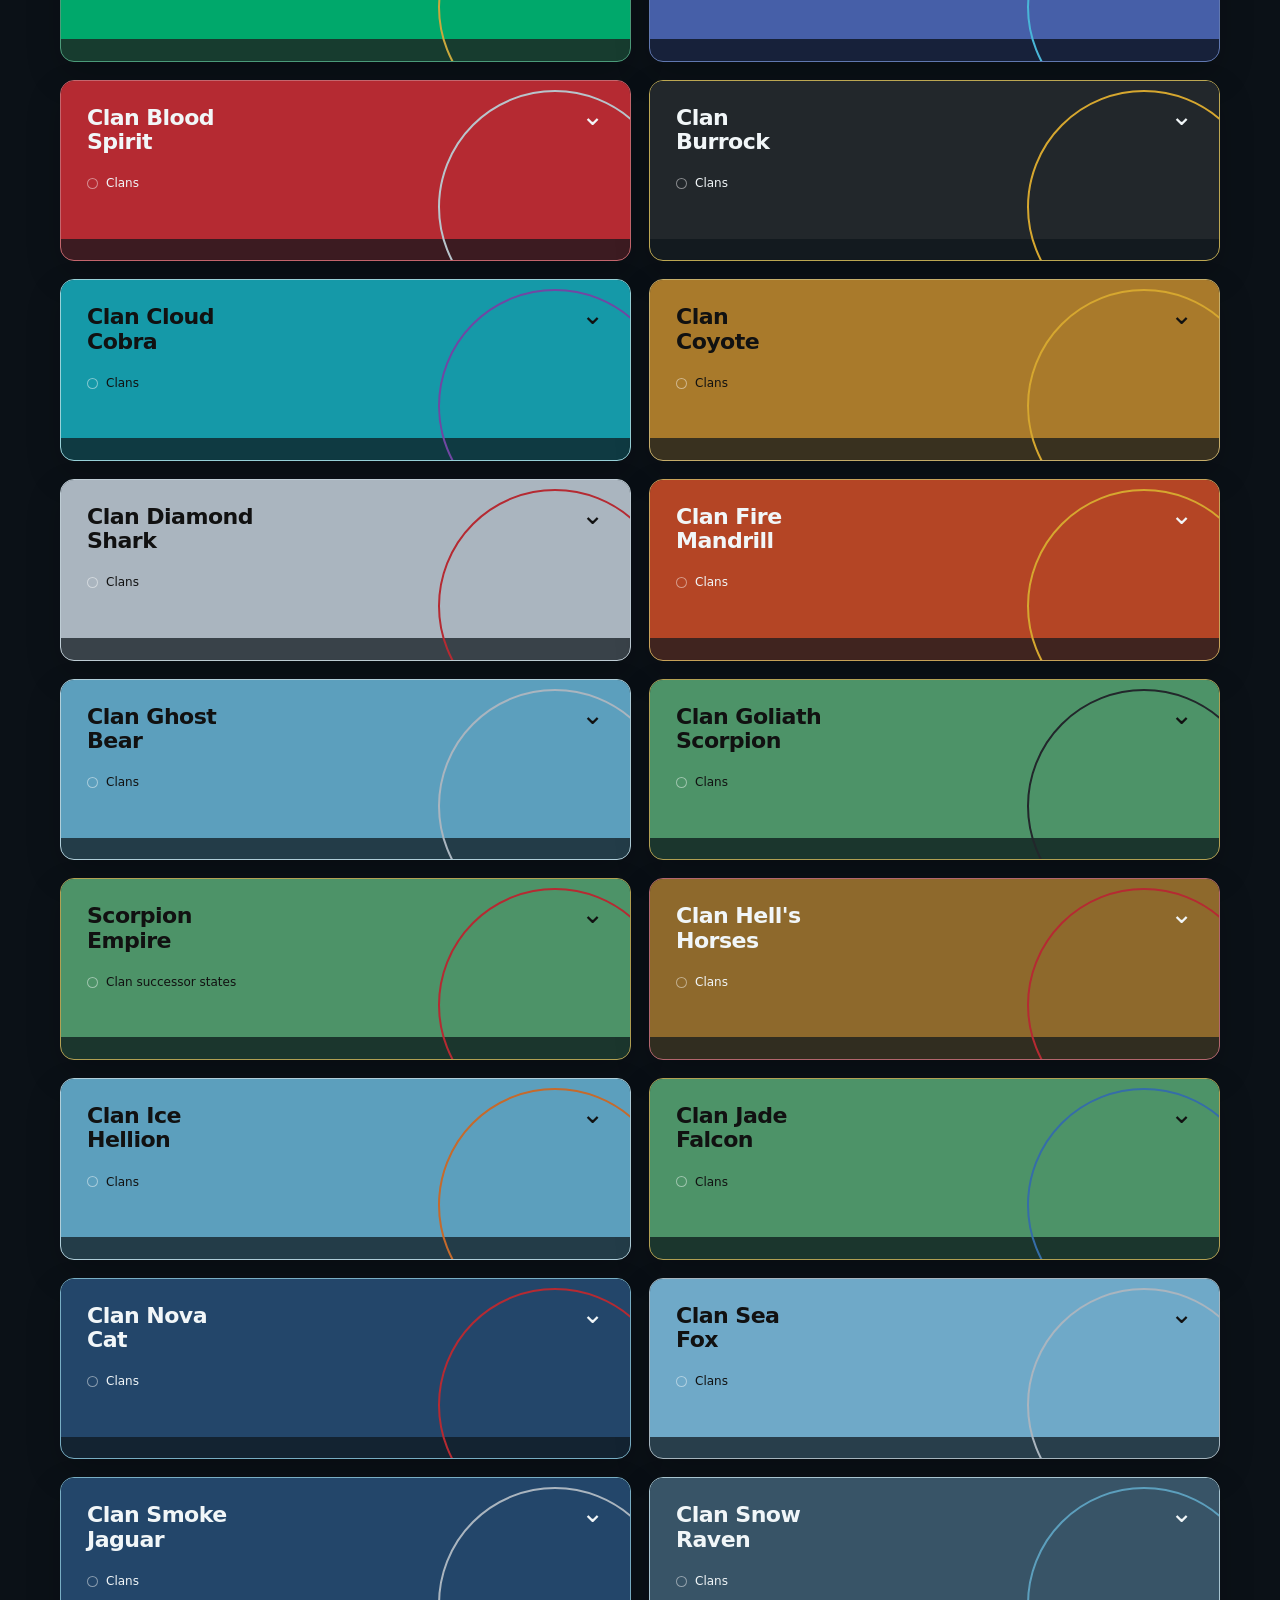
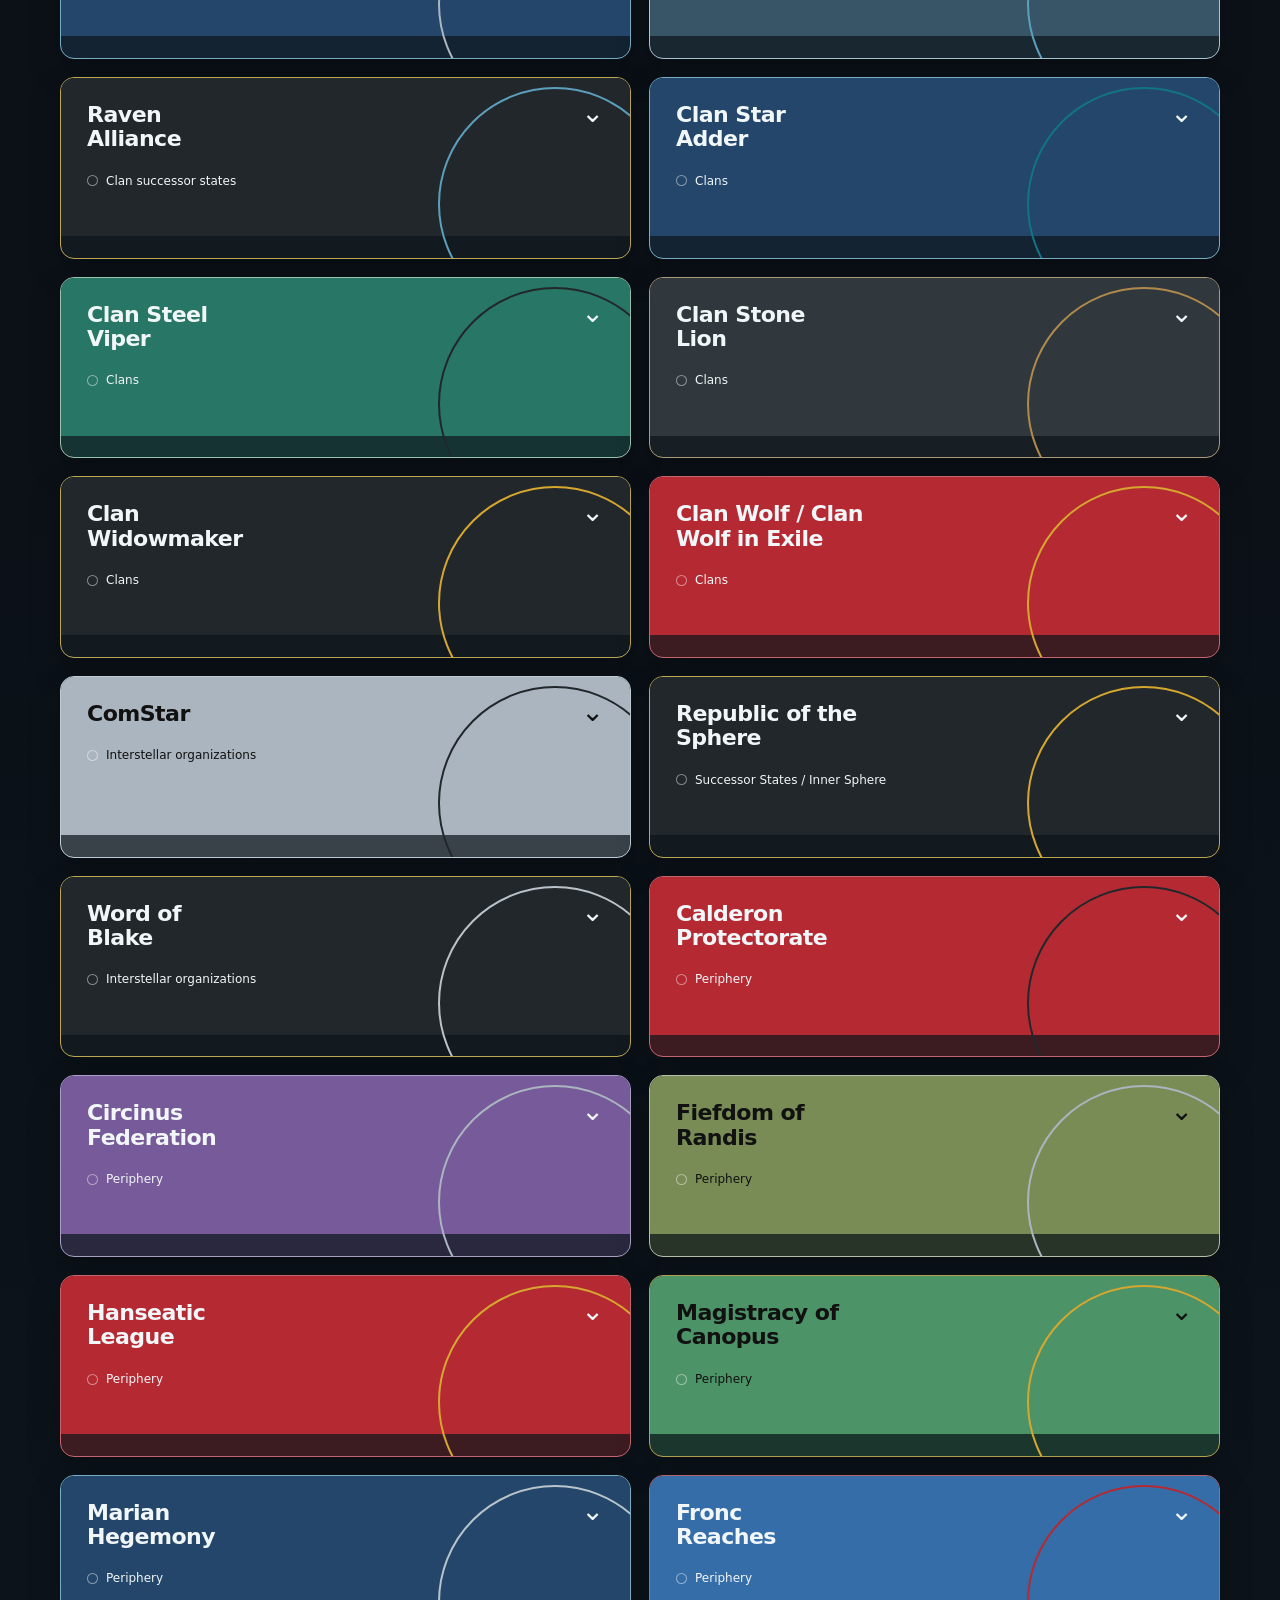
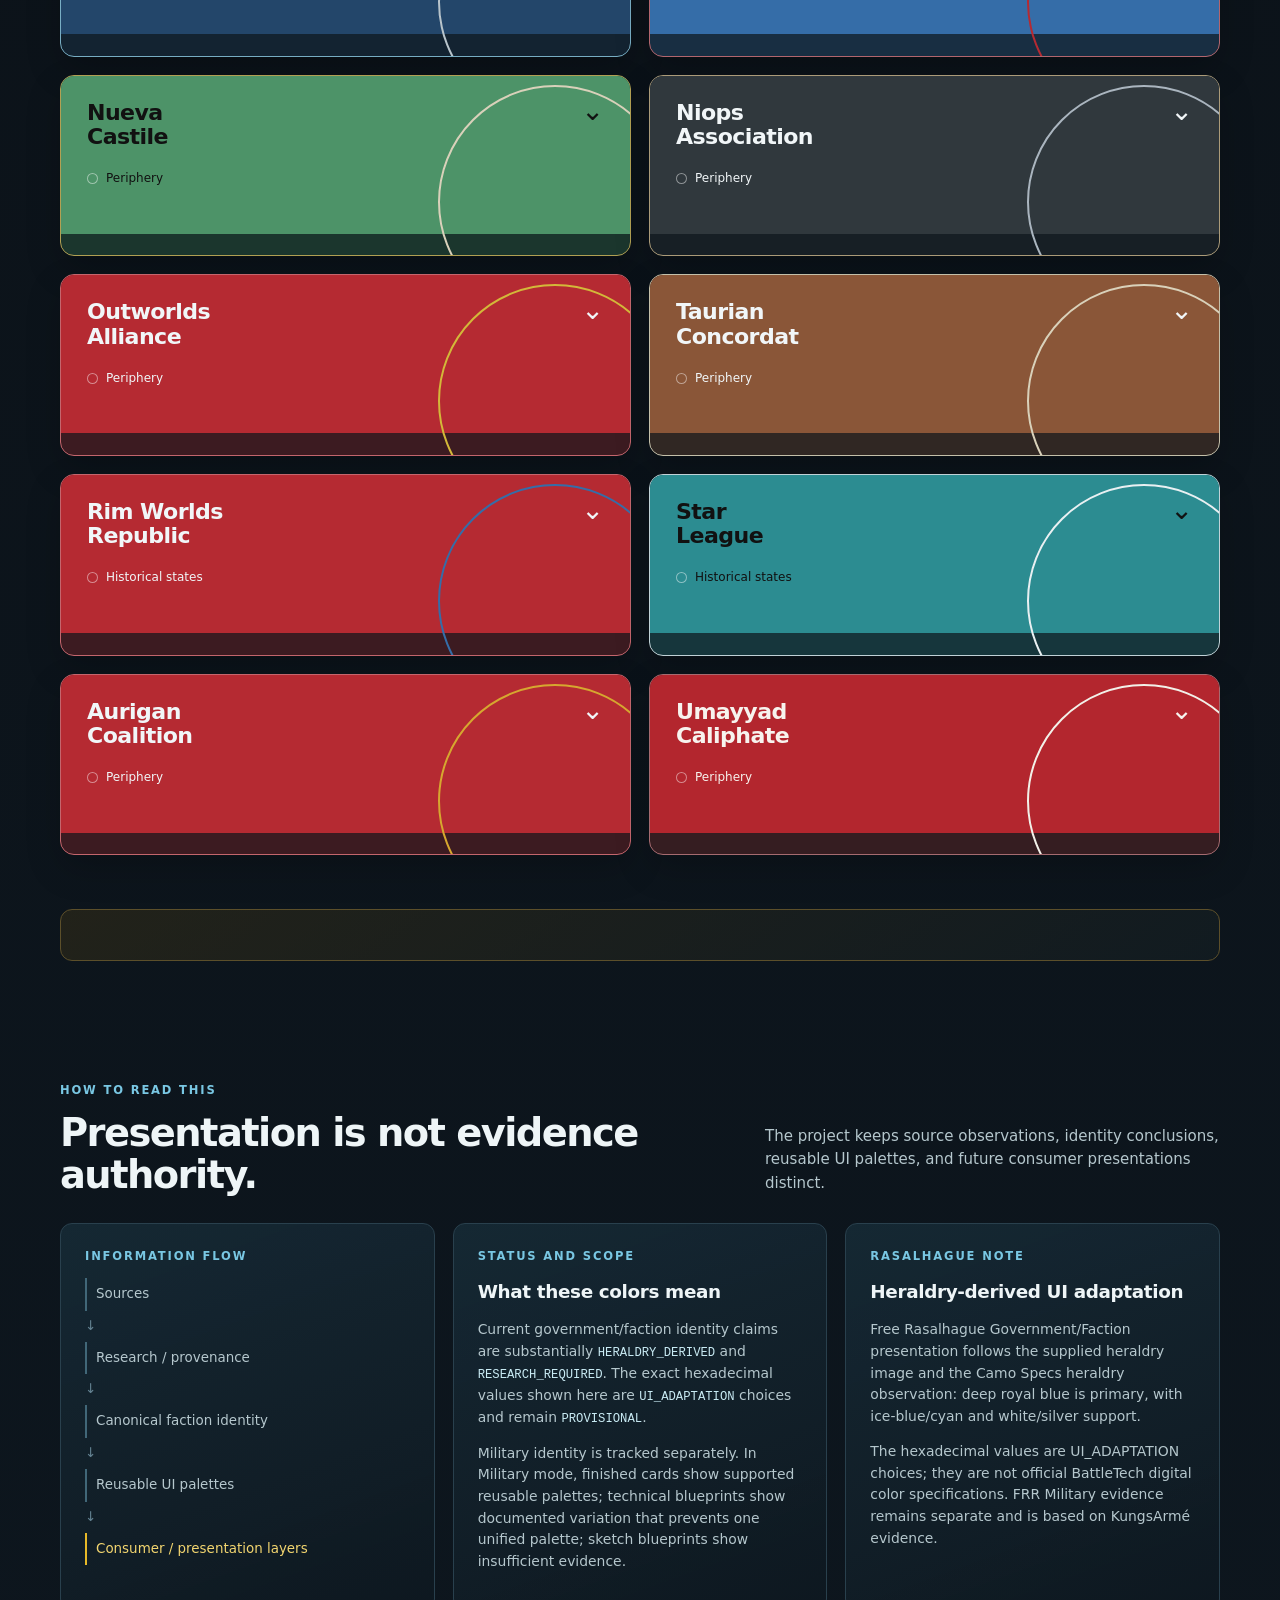
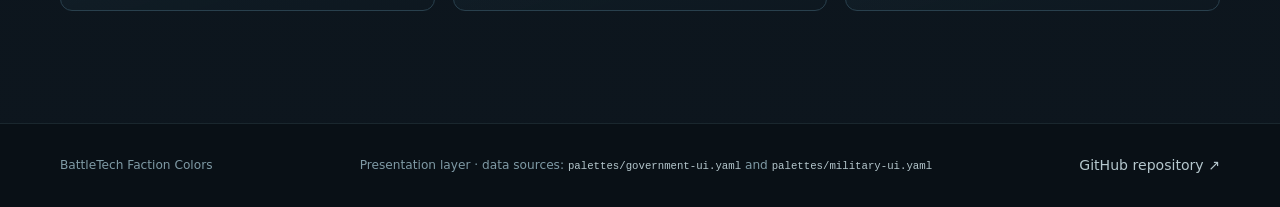
==== commit ccda409c: "Consolidate military color provenance" ====
--- a/index.html
+++ b/index.html
@@ -103,9 +103,9 @@
         </article>
         <article class="method-card">
           <p class="card-kicker">Rasalhague note</p>
-          <h3>Culturally informed UI adaptation</h3>
-          <p>Free Rasalhague uses a Swedish-inspired blue and gold/yellow UI direction, informed by its documented Swedish/Scandinavian cultural identity. Cyan/light blue and blue-gray remain supporting colors from the heraldry-derived identity.</p>
-          <p>This is not a claim that Swedish blue and yellow are canonically specified as official Free Rasalhague Republic national colors.</p>
+          <h3>Heraldry-derived UI adaptation</h3>
+          <p>Free Rasalhague Government/Faction presentation follows the supplied heraldry image and the Camo Specs heraldry observation: deep royal blue is primary, with ice-blue/cyan and white/silver support.</p>
+          <p>The hexadecimal values are UI_ADAPTATION choices; they are not official BattleTech digital color specifications. FRR Military evidence remains separate and is based on KungsArmé evidence.</p>
         </article>
       </div>
     </section>
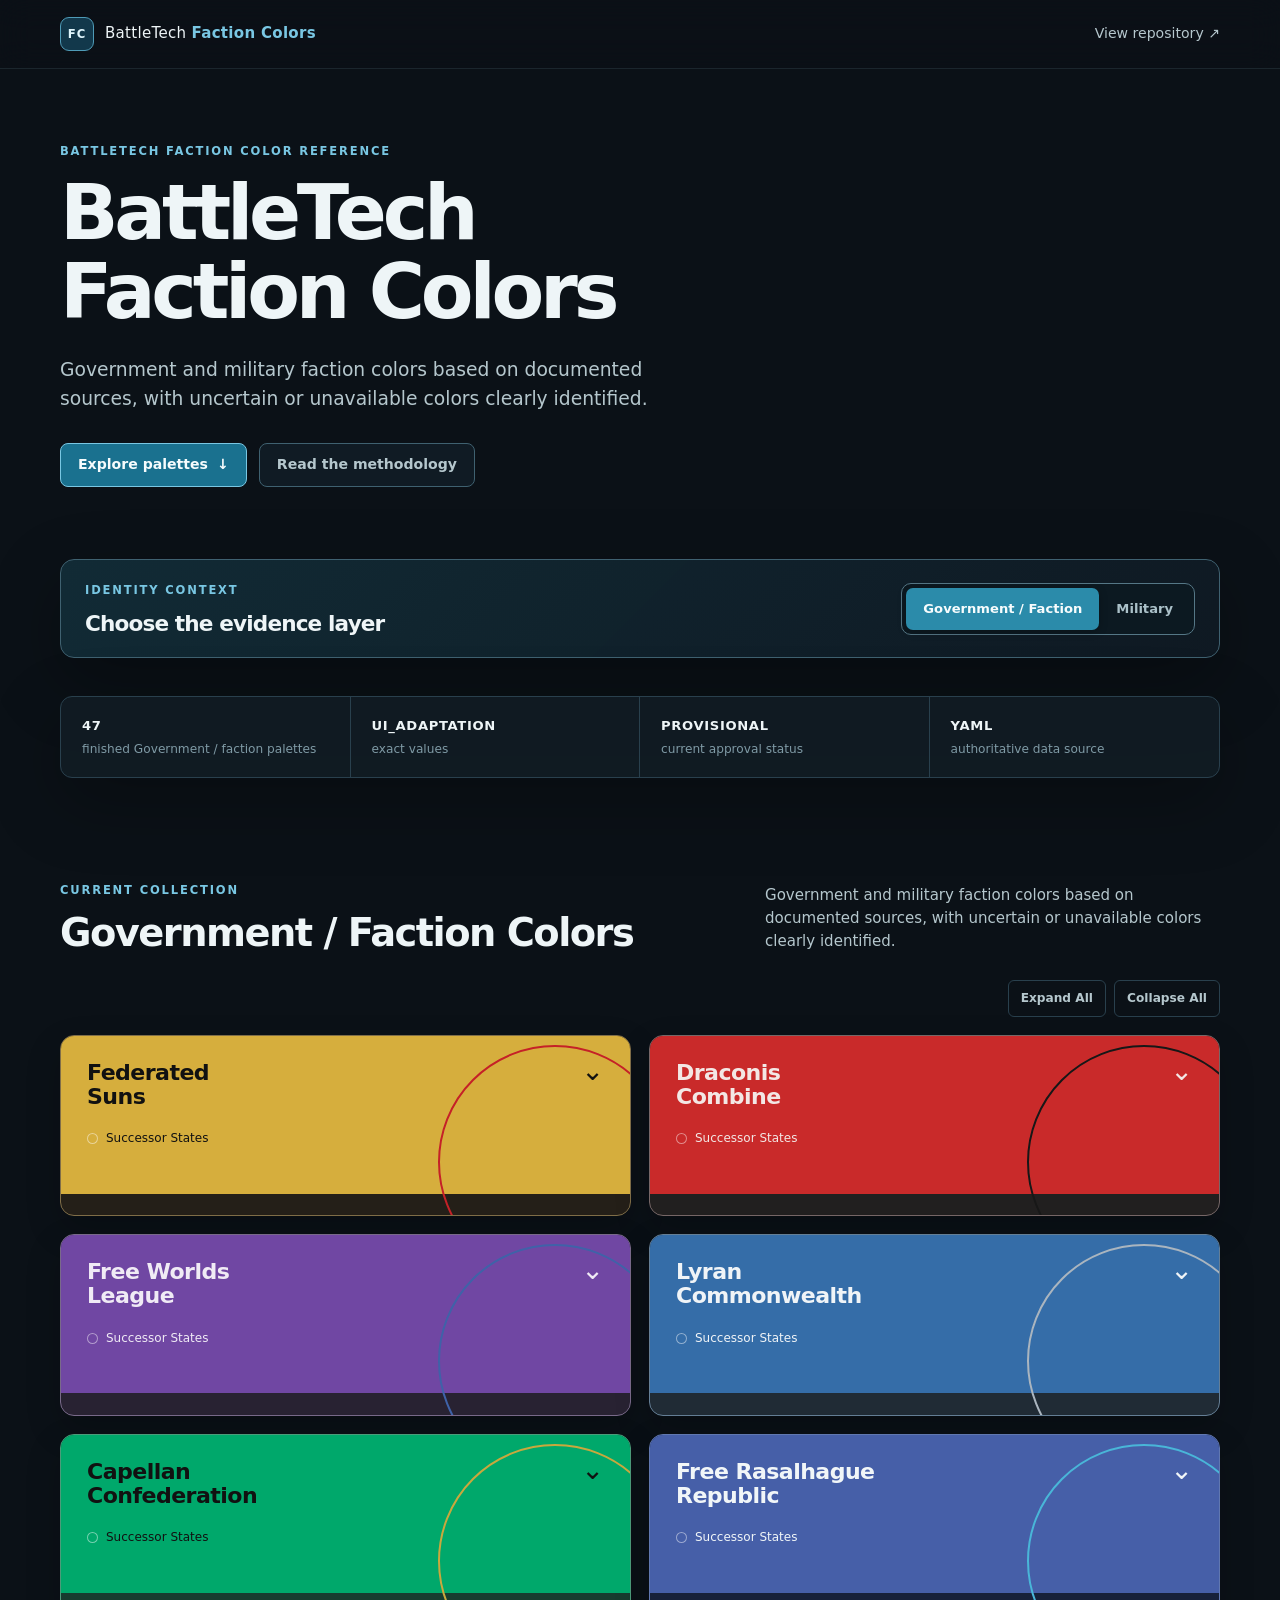
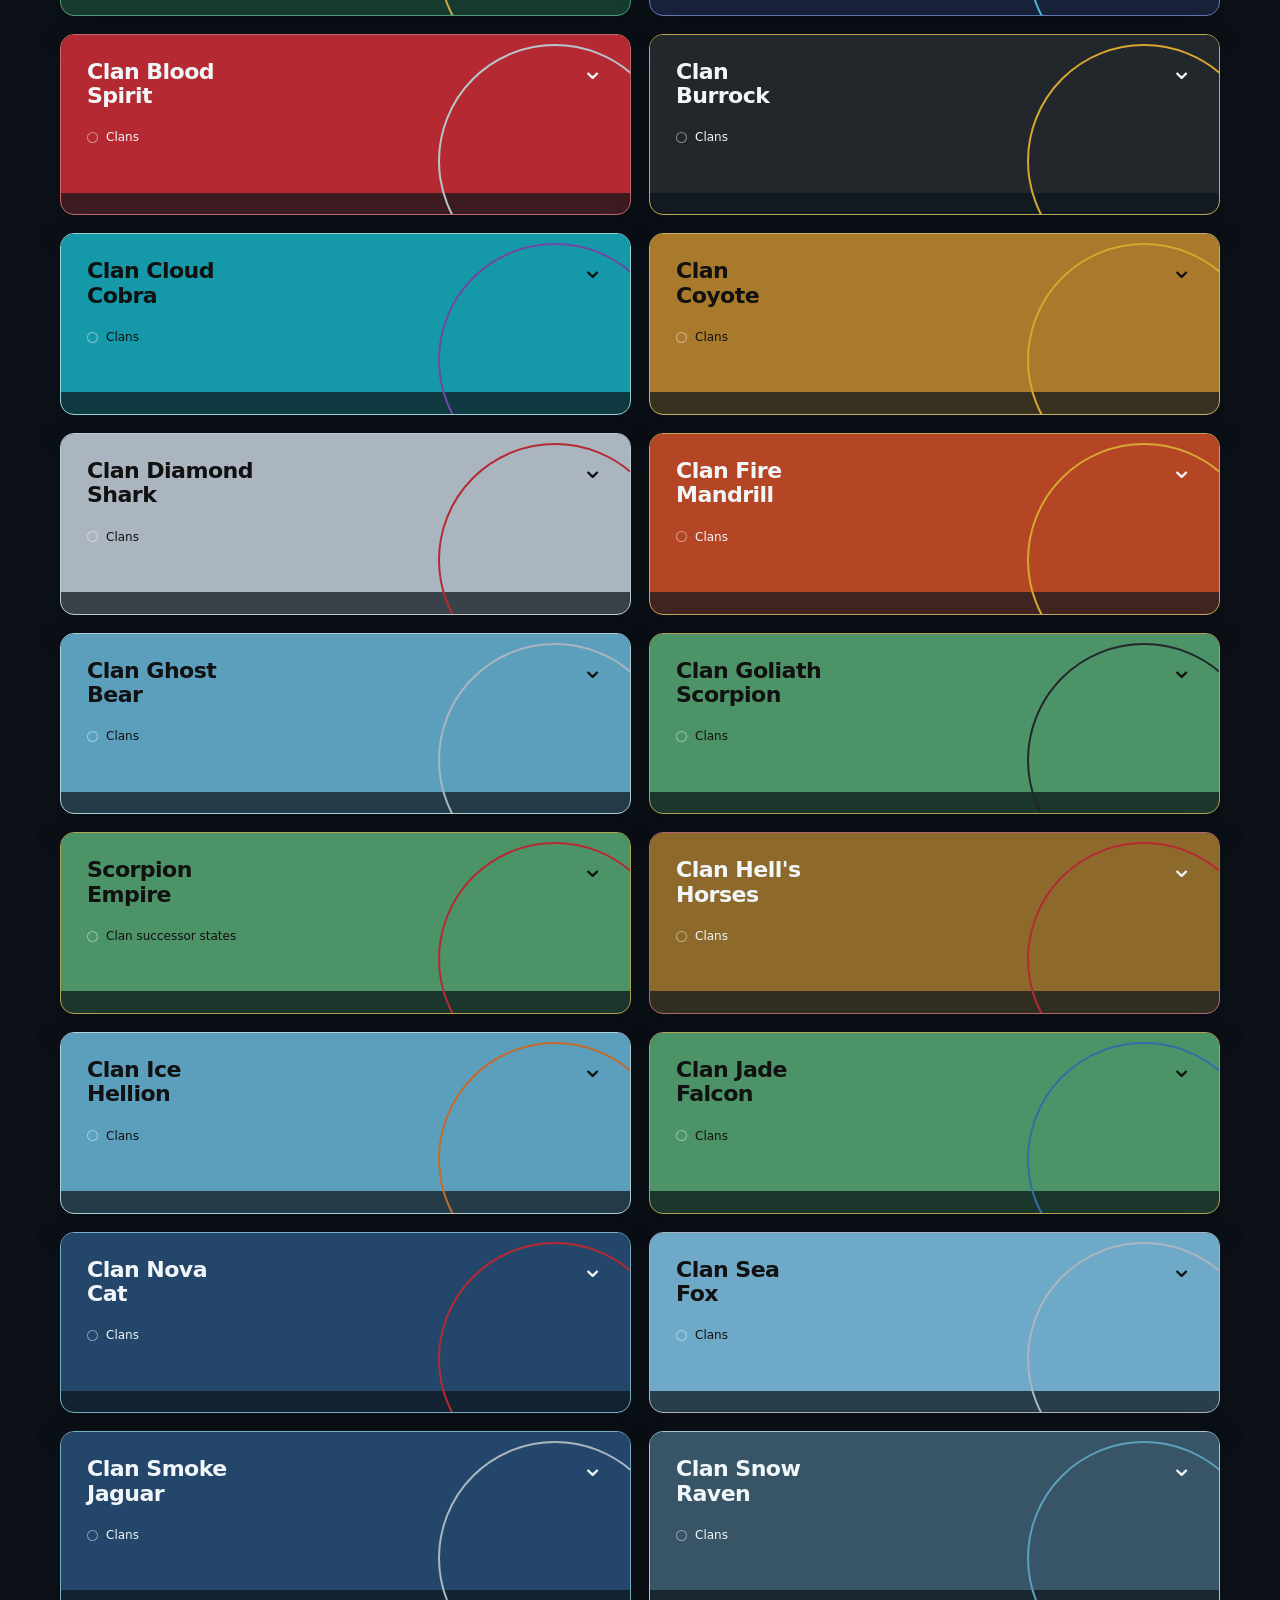
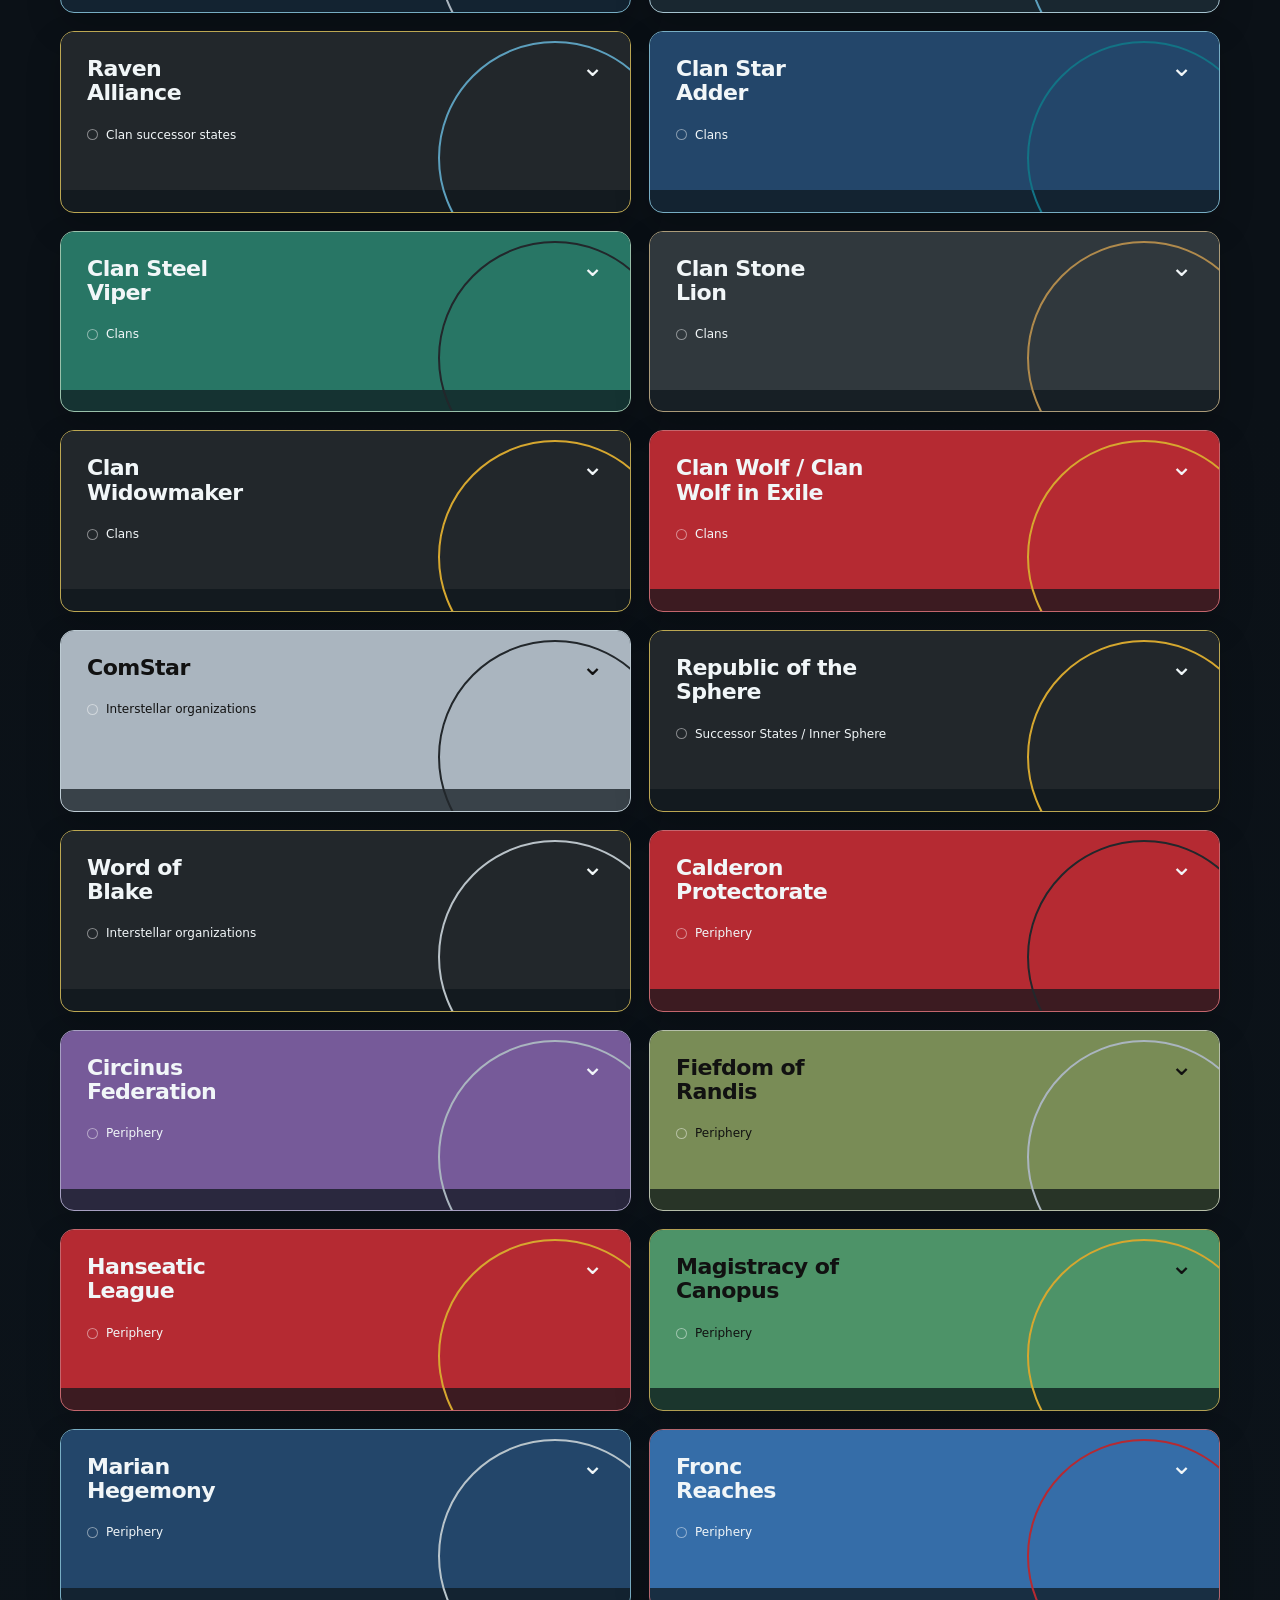
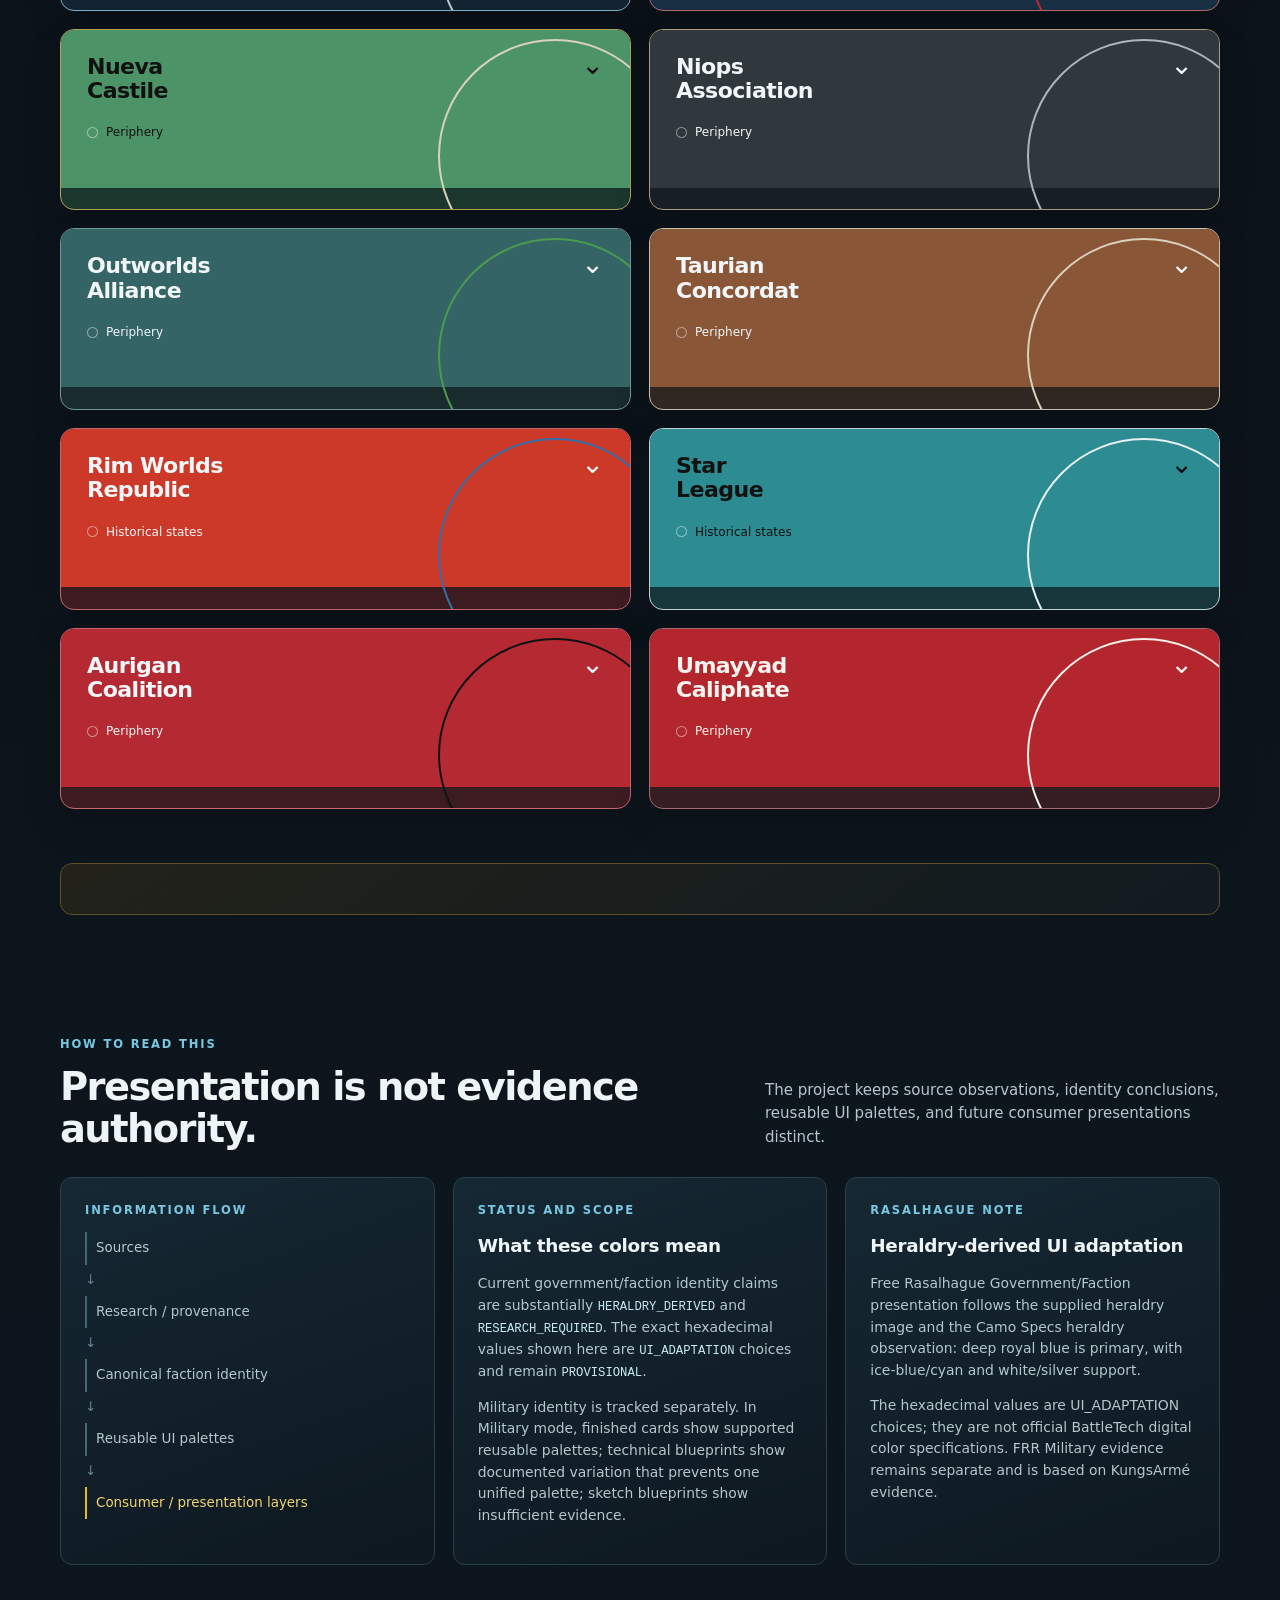
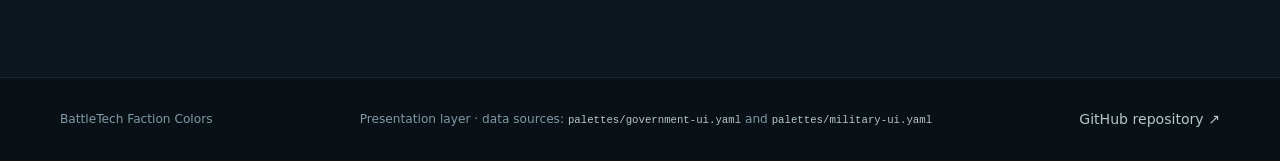
==== commit eea188f6: "Remove hero orbit graphic and rename header badge" ====
--- a/index.html
+++ b/index.html
@@ -5,13 +5,13 @@
   <meta name="viewport" content="width=device-width, initial-scale=1">
   <meta name="description" content="A source-aware visual reference for BattleTech government and faction UI palettes.">
   <title>BattleTech Faction Colors</title>
-    <link rel="stylesheet" href="styles.css?rev=v11-ux">
+    <link rel="stylesheet" href="styles.css?rev=v11-hero-cleanup">
 </head>
 <body>
   <header class="site-header">
     <div class="shell header-inner">
       <a class="wordmark" href="./" aria-label="BattleTech Faction Colors home">
-        <span class="wordmark-mark" aria-hidden="true">BT</span>
+        <span class="wordmark-mark" aria-hidden="true">FC</span>
         <span>BattleTech <strong>Faction Colors</strong></span>
       </a>
       <div class="header-layer-control" aria-label="Identity layer" hidden>
@@ -32,11 +32,6 @@
           <a class="button button-primary" href="#palettes">Explore palettes <span aria-hidden="true">↓</span></a>
           <a class="button button-secondary" href="#methodology">Read the methodology</a>
         </div>
-      </div>
-      <div class="hero-orbit" aria-hidden="true">
-        <div class="orbit orbit-one"></div>
-        <div class="orbit orbit-two"></div>
-        <div class="orbit-core"><span>UI</span><small>adaptation</small></div>
       </div>
     </section>
 
--- a/styles.css
+++ b/styles.css
@@ -41,7 +41,7 @@
 .repo-link, .footer-inner a { color: var(--text-soft); font-size: .88rem; text-decoration: none; }
 .repo-link:hover, .footer-inner a:hover { color: var(--focus); }
 
-.hero { min-height: 480px; display: grid; grid-template-columns: minmax(0, 1.2fr) minmax(280px, .8fr); align-items: center; gap: 48px; padding-top: 74px; padding-bottom: 72px; }
+.hero { display: grid; grid-template-columns: minmax(0, 720px); align-items: center; gap: 48px; padding-top: 74px; padding-bottom: 72px; }
 .hero-copy { max-width: 720px; }
 .eyebrow, .card-kicker { margin: 0 0 12px; color: #79c7e3; font-size: .72rem; font-weight: 800; letter-spacing: .16em; text-transform: uppercase; }
 h1, h2, h3, p { margin-top: 0; }
@@ -54,13 +54,6 @@
 .button-primary:hover { background: #2385a7; }
 .button-secondary { background: rgba(20, 34, 44, .62); color: var(--text-soft); }
 
-.hero-orbit { position: relative; width: min(100%, 390px); aspect-ratio: 1; justify-self: center; }
-.orbit { position: absolute; inset: 8%; border: 1px solid rgba(121, 199, 227, .3); border-radius: 50%; transform: rotate(-24deg) skewX(-12deg); }
-.orbit-one { box-shadow: 0 0 70px rgba(39, 150, 190, .16); }
-.orbit-two { inset: 22%; border-color: rgba(231, 185, 40, .44); transform: rotate(48deg) skewX(14deg); }
-.orbit-core { position: absolute; inset: 34%; display: grid; place-content: center; border: 1px solid #79c7e3; border-radius: 50%; background: radial-gradient(circle at 35% 25%, #216f8c, #0b2a3a 72%); box-shadow: 0 0 50px rgba(43, 160, 197, .2); text-align: center; }
-.orbit-core span { font-size: 2.3rem; font-weight: 850; line-height: 1; letter-spacing: -.08em; }
-.orbit-core small { margin-top: 6px; color: #c6eaf4; font-size: .68rem; letter-spacing: .14em; text-transform: uppercase; }
 
 .status-strip { display: grid; grid-template-columns: repeat(4, 1fr); margin-bottom: 104px; border: 1px solid var(--line); border-radius: 12px; background: rgba(18, 31, 40, .72); box-shadow: var(--shadow); }
 .status-strip > div { display: grid; gap: 3px; padding: 19px 21px; border-right: 1px solid var(--line); }
@@ -170,7 +163,6 @@
 :focus-visible { outline: 2px solid var(--focus); outline-offset: 3px; }
 @media (max-width: 850px) {
   .hero { grid-template-columns: 1fr; padding-top: 58px; }
-  .hero-orbit { width: min(100%, 290px); margin-top: -10px; }
   .status-strip { margin-bottom: 78px; }
   .method-grid { grid-template-columns: 1fr 1fr; }
   .method-card:last-child { grid-column: 1 / -1; }
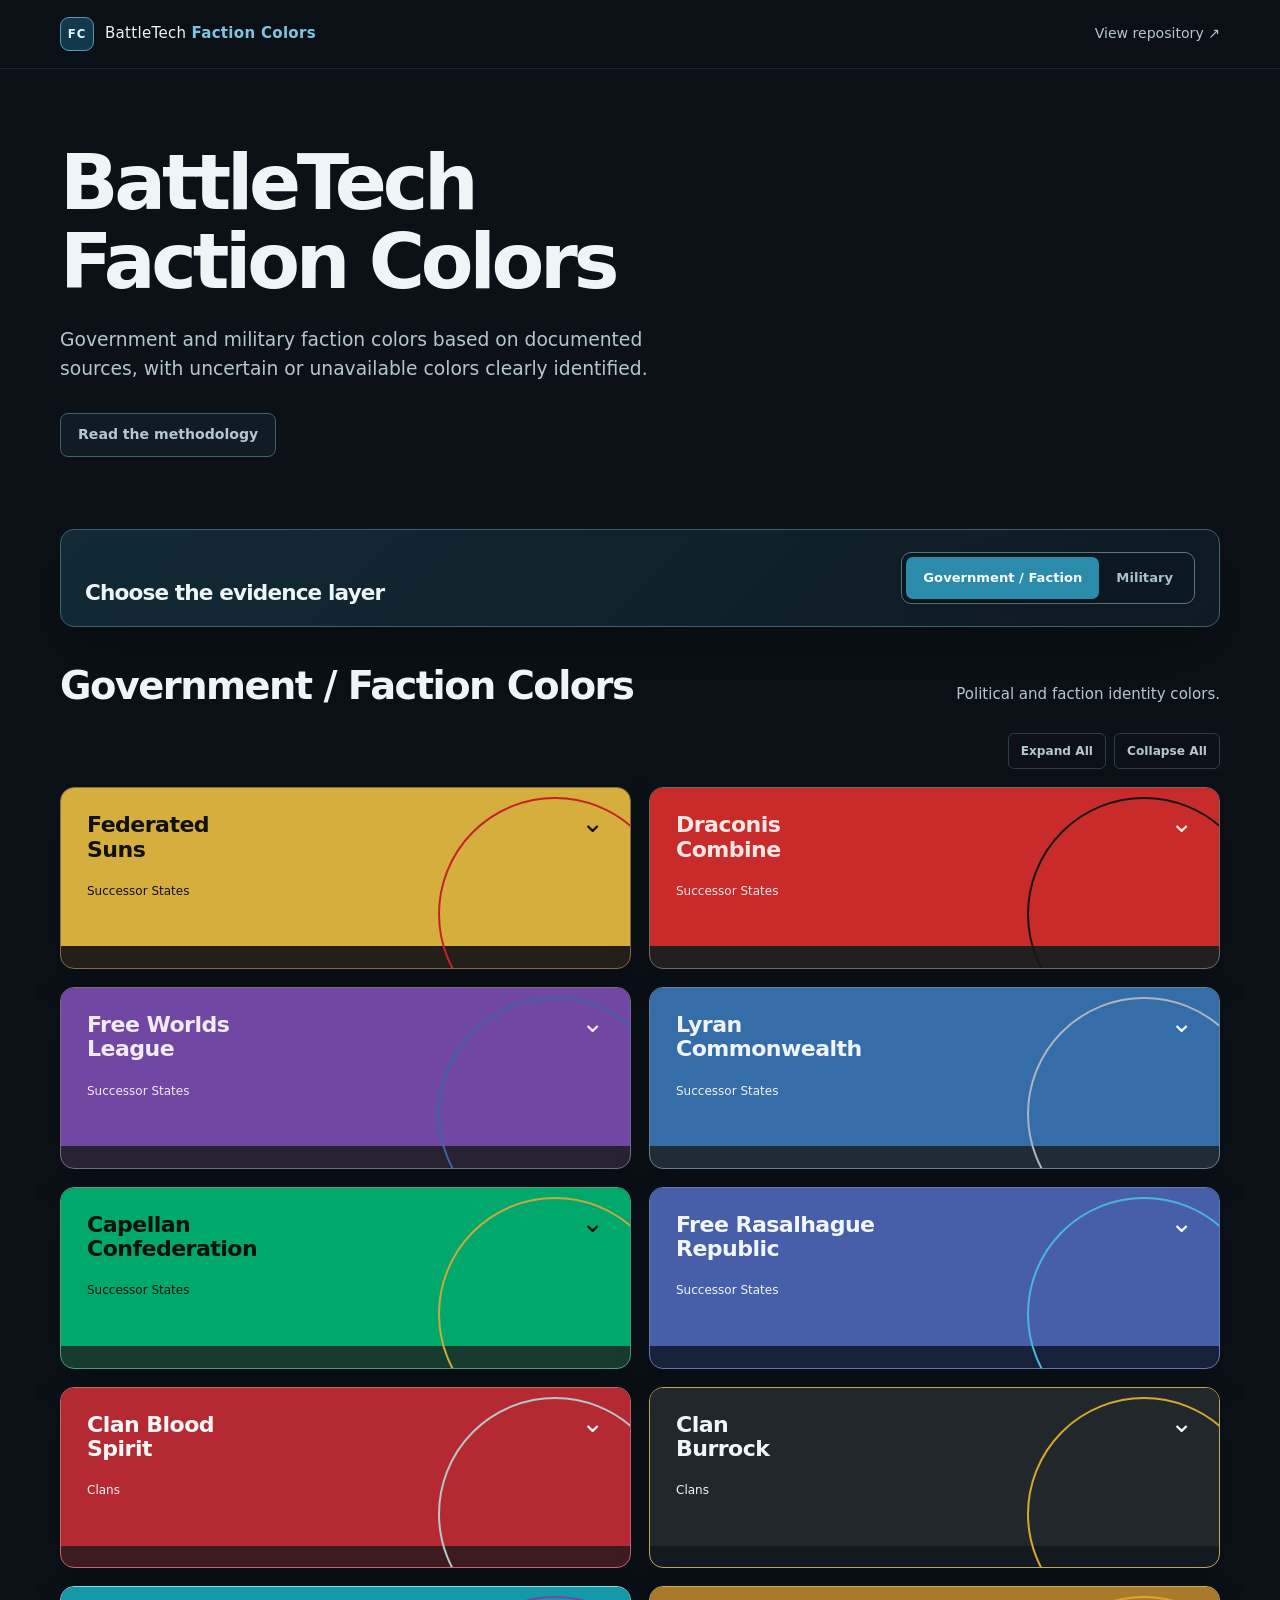
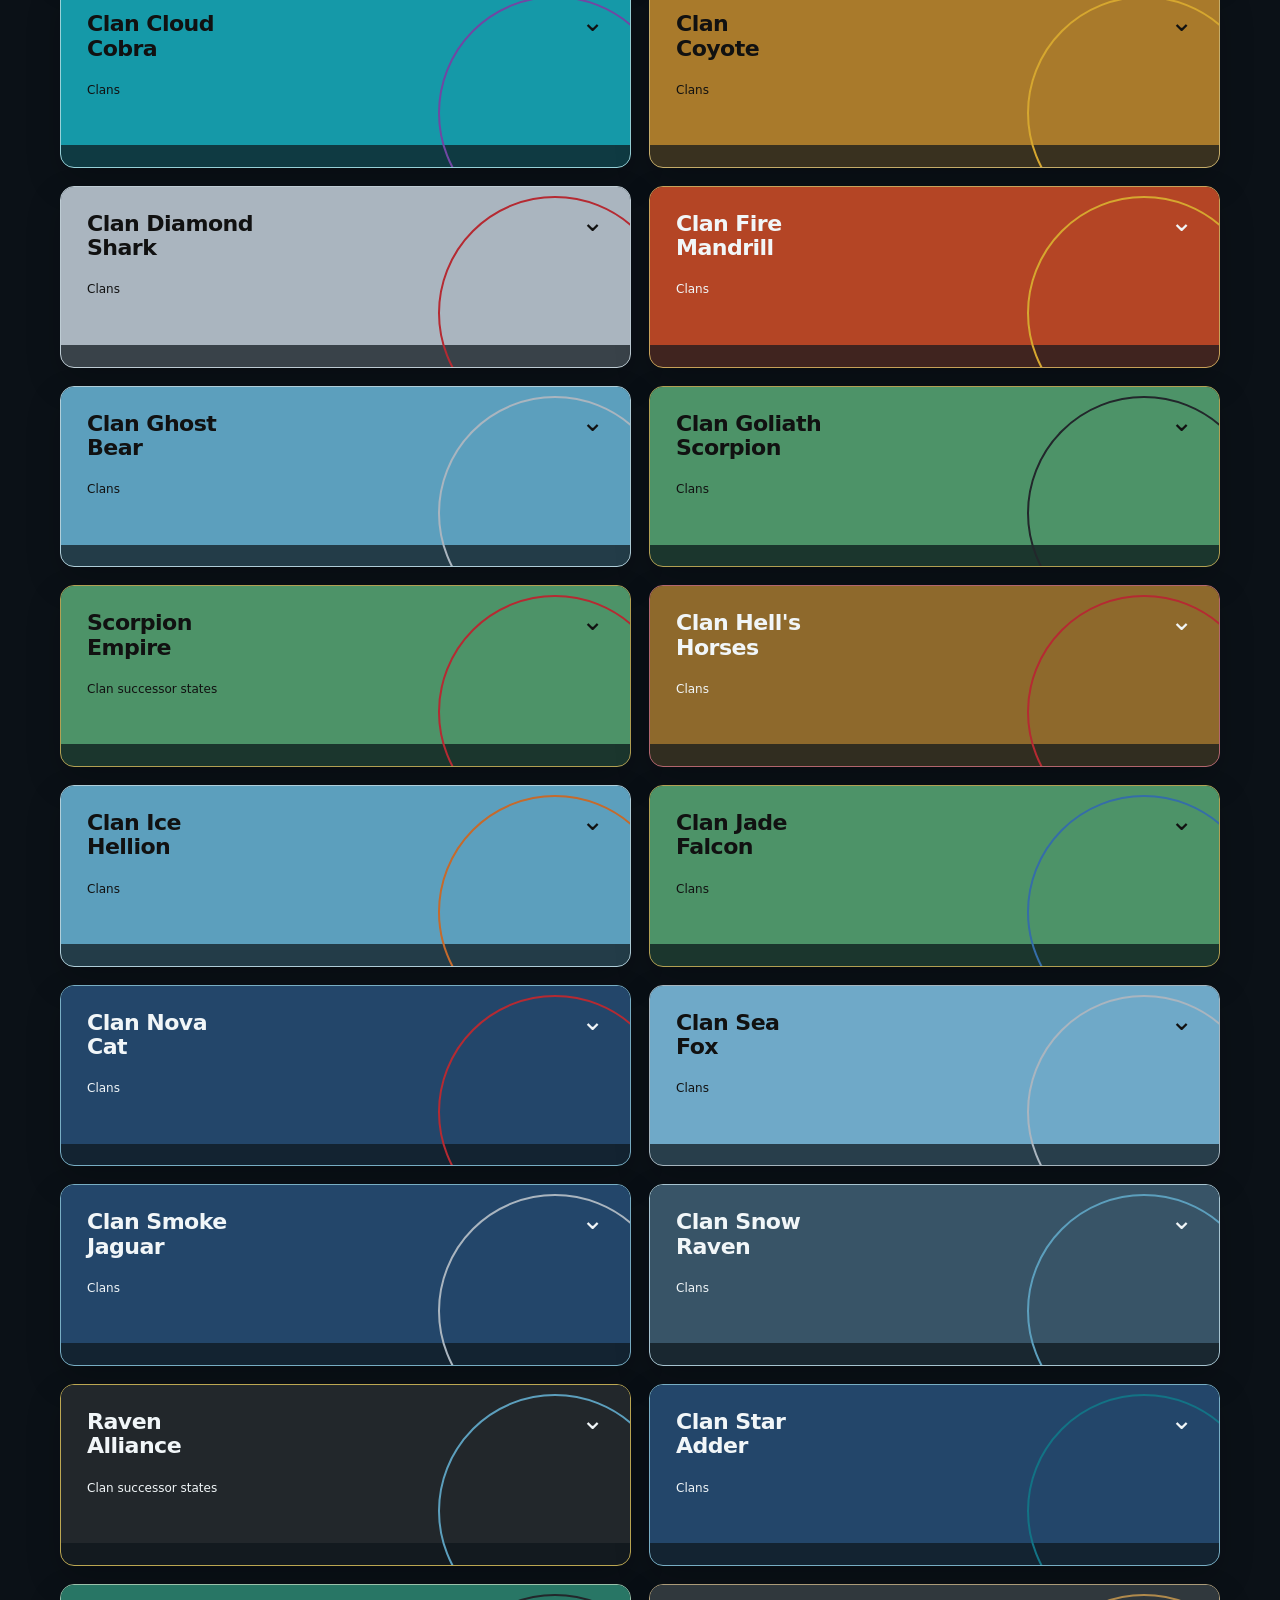
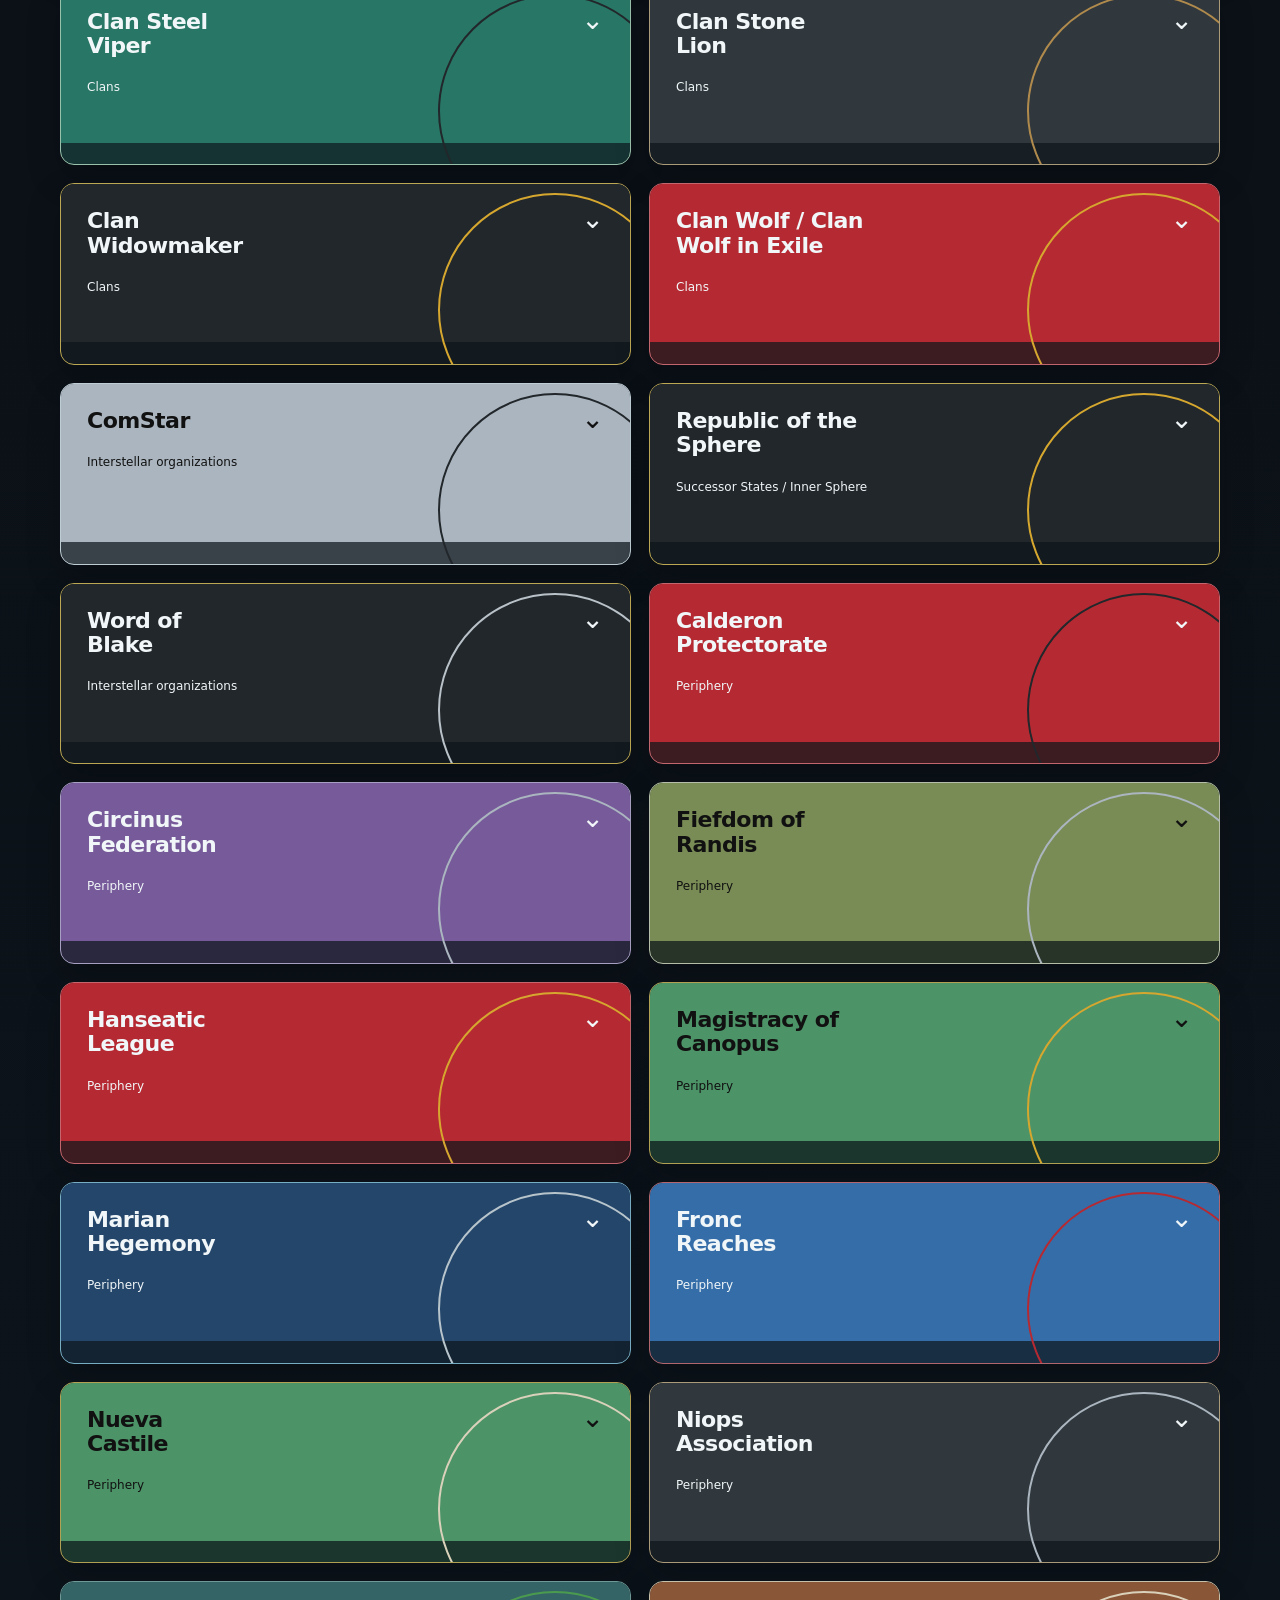
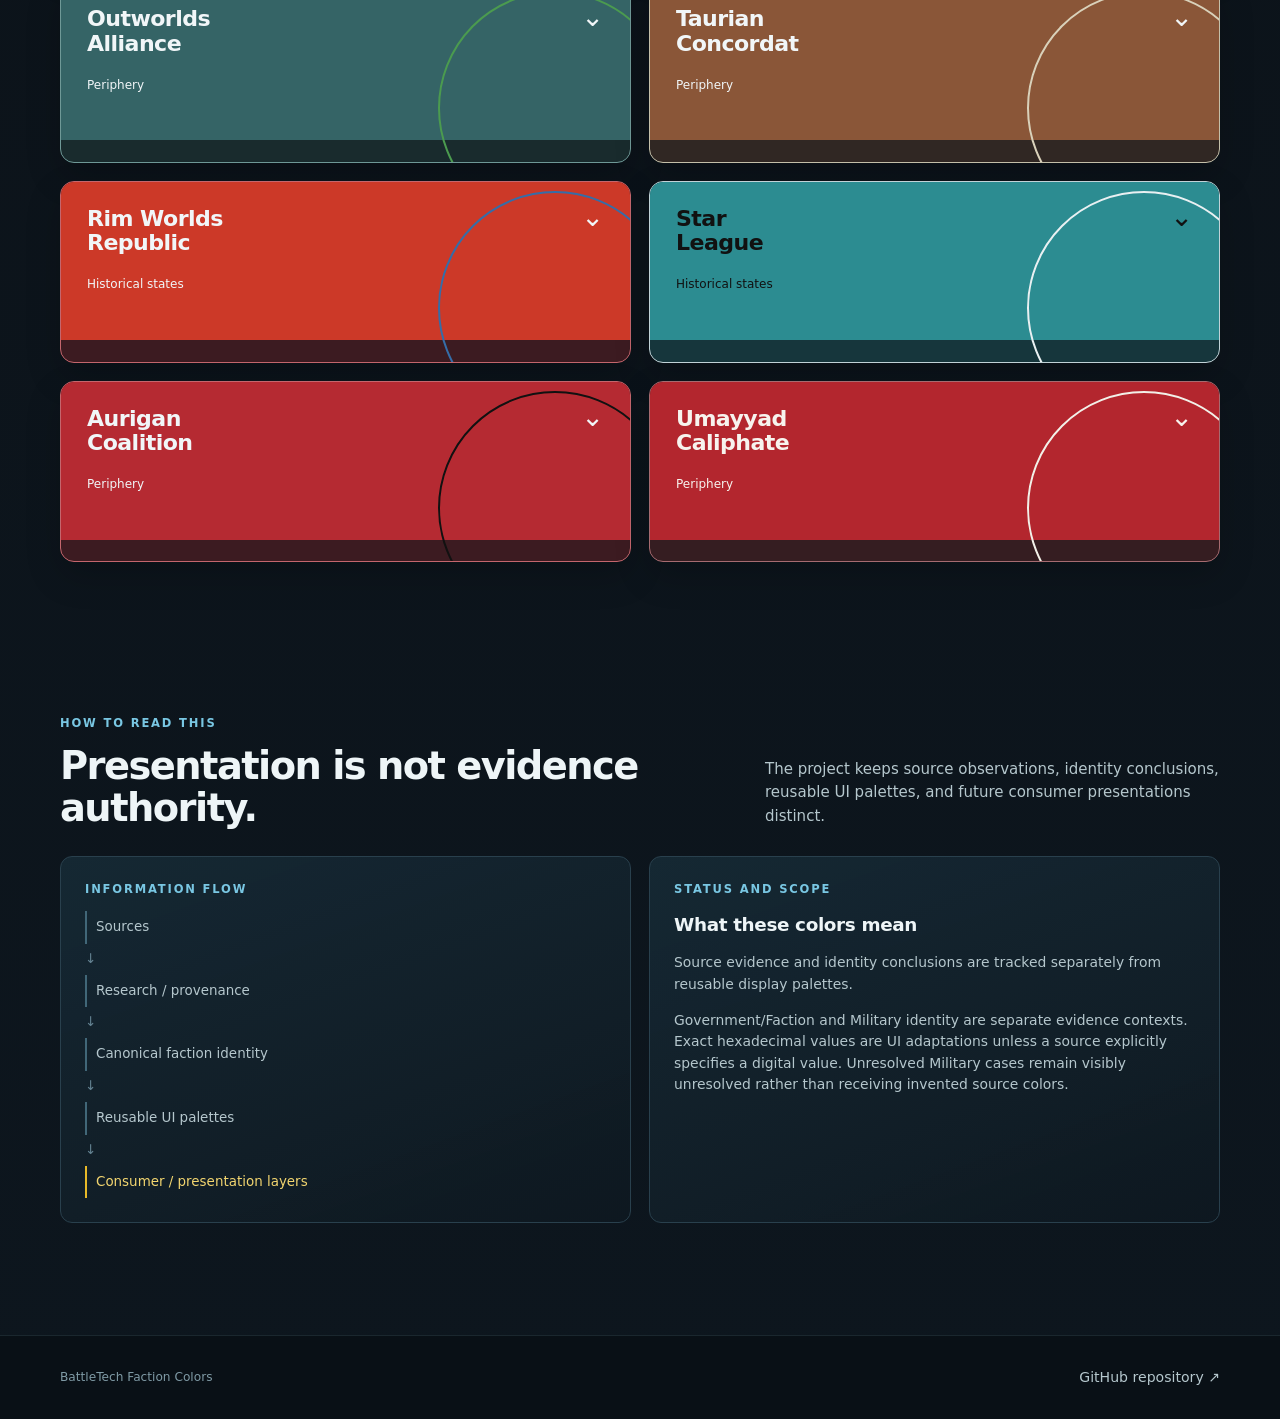
==== commit cb88f821: "Simplify public palette presentation" ====
--- a/index.html
+++ b/index.html
@@ -3,9 +3,9 @@
 <head>
   <meta charset="utf-8">
   <meta name="viewport" content="width=device-width, initial-scale=1">
-  <meta name="description" content="A source-aware visual reference for BattleTech government and faction UI palettes.">
+  <meta name="description" content="BattleTech government, faction, and military color reference based on documented sources.">
   <title>BattleTech Faction Colors</title>
-    <link rel="stylesheet" href="styles.css?rev=v11-hero-cleanup">
+    <link rel="stylesheet" href="styles.css?rev=v11-simplified">
 </head>
 <body>
   <header class="site-header">
@@ -25,38 +25,28 @@
   <main>
     <section class="hero shell">
       <div class="hero-copy">
-        <p class="eyebrow">BattleTech faction color reference</p>
         <h1>BattleTech Faction Colors</h1>
         <p class="lede">Government and military faction colors based on documented sources, with uncertain or unavailable colors clearly identified.</p>
         <div class="hero-actions">
-          <a class="button button-primary" href="#palettes">Explore palettes <span aria-hidden="true">↓</span></a>
           <a class="button button-secondary" href="#methodology">Read the methodology</a>
         </div>
       </div>
     </section>
 
     <section class="identity-switcher shell" aria-label="Identity view">
-      <div><p class="eyebrow">Identity context</p><h2>Choose the evidence layer</h2></div>
+      <div><h2>Choose the evidence layer</h2></div>
       <div class="segmented-control" role="group" aria-label="Choose identity mode">
         <button type="button" class="mode-button is-active" data-mode="government" aria-pressed="true">Government / Faction</button>
         <button type="button" class="mode-button" data-mode="military" aria-pressed="false">Military</button>
       </div>
     </section>
 
-    <section class="status-strip shell" aria-label="Project status">
-      <div><strong id="palette-count">47</strong><span id="mode-count-label">finished Government / faction palettes</span></div>
-      <div><strong>UI_ADAPTATION</strong><span>exact values</span></div>
-      <div><strong>PROVISIONAL</strong><span>current approval status</span></div>
-      <div><strong>YAML</strong><span>authoritative data source</span></div>
-    </section>
-
     <section id="palettes" class="palette-section shell">
       <div class="section-heading">
         <div>
-          <p class="eyebrow">Current collection</p>
           <h2 id="mode-heading">Government / Faction Colors</h2>
         </div>
-        <p id="mode-intro" class="section-intro">Political and heraldic faction identities expressed as reusable UI adaptations. Exact digital values are project choices, not official BattleTech color specifications.</p>
+        <p id="mode-intro" class="section-intro">Political and faction identity colors.</p>
       </div>
       <div class="collection-controls" aria-label="Palette browsing controls">
         <button type="button" class="utility-button" data-collection-action="expand">Expand All</button>
@@ -93,14 +83,8 @@
         <article class="method-card">
           <p class="card-kicker">Status and scope</p>
           <h3>What these colors mean</h3>
-          <p>Current government/faction identity claims are substantially <code>HERALDRY_DERIVED</code> and <code>RESEARCH_REQUIRED</code>. The exact hexadecimal values shown here are <code>UI_ADAPTATION</code> choices and remain <code>PROVISIONAL</code>.</p>
-          <p>Military identity is tracked separately. In Military mode, finished cards show supported reusable palettes; technical blueprints show documented variation that prevents one unified palette; sketch blueprints show insufficient evidence.</p>
-        </article>
-        <article class="method-card">
-          <p class="card-kicker">Rasalhague note</p>
-          <h3>Heraldry-derived UI adaptation</h3>
-          <p>Free Rasalhague Government/Faction presentation follows the supplied heraldry image and the Camo Specs heraldry observation: deep royal blue is primary, with ice-blue/cyan and white/silver support.</p>
-          <p>The hexadecimal values are UI_ADAPTATION choices; they are not official BattleTech digital color specifications. FRR Military evidence remains separate and is based on KungsArmé evidence.</p>
+          <p>Source evidence and identity conclusions are tracked separately from reusable display palettes.</p>
+          <p>Government/Faction and Military identity are separate evidence contexts. Exact hexadecimal values are UI adaptations unless a source explicitly specifies a digital value. Unresolved Military cases remain visibly unresolved rather than receiving invented source colors.</p>
         </article>
       </div>
     </section>
@@ -109,11 +93,10 @@
   <footer class="site-footer">
     <div class="shell footer-inner">
       <span>BattleTech Faction Colors</span>
-      <span>Presentation layer · data sources: <code>palettes/government-ui.yaml</code> and <code>palettes/military-ui.yaml</code></span>
       <a href="https://github.com/SANSd20/battletech-faction-colors">GitHub repository <span aria-hidden="true">↗</span></a>
     </div>
   </footer>
 
-    <script src="site.js?rev=v11-ux"></script>
+    <script src="site.js?rev=v11-simplified"></script>
 </body>
 </html>
--- a/styles.css
+++ b/styles.css
@@ -50,16 +50,9 @@
 .hero-actions { display: flex; flex-wrap: wrap; gap: 12px; }
 .button { display: inline-flex; align-items: center; gap: 9px; min-height: 44px; padding: 0 17px; border: 1px solid var(--line-bright); border-radius: 8px; font-size: .88rem; font-weight: 700; text-decoration: none; transition: transform .18s ease, border-color .18s ease, background .18s ease; }
 .button:hover { transform: translateY(-2px); border-color: var(--focus); }
-.button-primary { border-color: #79c7e3; background: #1a718f; color: #f6fcfd; }
-.button-primary:hover { background: #2385a7; }
 .button-secondary { background: rgba(20, 34, 44, .62); color: var(--text-soft); }
 
 
-.status-strip { display: grid; grid-template-columns: repeat(4, 1fr); margin-bottom: 104px; border: 1px solid var(--line); border-radius: 12px; background: rgba(18, 31, 40, .72); box-shadow: var(--shadow); }
-.status-strip > div { display: grid; gap: 3px; padding: 19px 21px; border-right: 1px solid var(--line); }
-.status-strip > div:last-child { border-right: 0; }
-.status-strip strong { color: var(--text); font-size: .82rem; letter-spacing: .05em; }
-.status-strip span { color: var(--text-muted); font-size: .76rem; }
 
 .identity-switcher { display: flex; align-items: end; justify-content: space-between; gap: 24px; margin-bottom: 38px; padding: 22px 24px; border: 1px solid #3f6170; border-radius: 14px; background: linear-gradient(135deg, rgba(18, 45, 57, .9), rgba(15, 26, 35, .92)); box-shadow: var(--shadow); }
 .identity-switcher h2 { font-size: 1.35rem; }
@@ -95,58 +88,33 @@
 .palette-hero::after { position: absolute; right: -42px; bottom: -85px; width: 230px; height: 230px; border: 2px solid var(--secondary); border-radius: 50%; content: ""; opacity: 1; }
 .palette-hero h3 { position: relative; z-index: 1; max-width: 72%; margin-bottom: 20px; color: inherit; font-size: 1.38rem; line-height: 1.1; letter-spacing: -.025em; }
 .palette-hero-meta { position: relative; z-index: 1; display: flex; align-items: center; flex-wrap: wrap; gap: 8px; color: inherit; font-size: .75rem; }
-.color-dot { display: inline-block; width: 11px; height: 11px; border: 1px solid rgba(255, 255, 255, .45); border-radius: 50%; vertical-align: -1px; }
 .palette-body { padding: 20px 22px 22px; }
-.palette-labels { display: grid; grid-template-columns: 1fr 1fr; gap: 10px; margin-bottom: 19px; }
-.identity-chip { min-height: 62px; padding: 11px 13px; border: 1px solid var(--border); border-radius: 8px; background: var(--panel-alt); }
-.identity-chip.primary-chip { background: var(--primary); color: var(--foreground); }
-.identity-chip.secondary-chip { background: var(--secondary); color: var(--ink); }
-.identity-chip span { display: block; margin-bottom: 4px; font-size: .69rem; font-weight: 800; letter-spacing: .1em; text-transform: uppercase; opacity: 1; }
-.identity-chip code { font-size: .86rem; font-weight: 700; }
 .swatch-grid { display: grid; grid-template-columns: repeat(4, 1fr); gap: 7px; }
 .swatch { min-height: 65px; padding: 9px; border: 1px solid rgba(255, 255, 255, .12); border-radius: 6px; display: flex; flex-direction: column; justify-content: space-between; }
 .swatch-label { font-size: .65rem; font-weight: 700; line-height: 1.1; opacity: 1; }
 .swatch code { font-size: .65rem; line-height: 1; }
-.sample-row { display: grid; grid-template-columns: 1fr 1fr; gap: 9px; margin-top: 13px; }
-.text-sample { min-height: 65px; padding: 12px; border-radius: 7px; font-size: .75rem; }
-.text-sample strong { display: block; margin-bottom: 4px; font-size: .68rem; letter-spacing: .08em; text-transform: uppercase; }
-.primary-sample { background: var(--primary); color: var(--primary-text); }
-.secondary-sample { background: var(--secondary); color: var(--secondary-text); }
 .note { margin: 15px 0 0; color: var(--text-soft); font-size: .77rem; }
 .note code { color: #c8e9f3; }
 .error-card { grid-column: 1 / -1; padding: 24px; border: 1px solid #914d58; border-radius: 12px; background: #321d25; color: #f8dce0; }
-.pending-identities { margin-top: 54px; padding: 25px; border: 1px solid #5c4f2a; border-radius: 12px; background: linear-gradient(145deg, rgba(48, 43, 24, .6), rgba(19, 29, 34, .75)); }
-.pending-heading { display: flex; align-items: end; justify-content: space-between; gap: 30px; margin-bottom: 18px; }
-.pending-heading h2 { font-size: 1.55rem; }
-.pending-heading > p { max-width: 470px; margin-bottom: 0; color: var(--text-soft); font-size: .86rem; }
-.pending-list { display: flex; flex-wrap: wrap; gap: 8px; }
-.pending-list span { display: inline-flex; align-items: center; gap: 8px; padding: 8px 10px; border: 1px solid #655b33; border-radius: 6px; color: #e7d896; font-size: .78rem; }
-.pending-list b { color: #b7a96b; font-size: .65rem; font-weight: 700; letter-spacing: .07em; text-transform: uppercase; }
+.pending-identities { margin-top: 32px; }
+.military-summary { margin: 0; color: var(--text-soft); font-size: .82rem; }
 
 .blueprint-card { position: relative; min-height: 0; overflow: hidden; border-radius: 14px; background: #142b38; box-shadow: 0 14px 35px rgba(0, 0, 0, .18); }
 .blueprint-disclosure { position: relative; display: flex; align-items: flex-start; justify-content: space-between; min-height: 150px; padding: 28px 30px; background: transparent; color: #e6f3f5; }
-.blueprint-disclosure .blueprint-kicker { display: block; }
-.blueprint-disclosure h3 { margin: 8px 0 14px; }
+.blueprint-disclosure h3 { margin: 0 0 14px; }
 .blueprint-disclosure .blueprint-status { display: inline-block; }
 .blueprint-content { padding: 0 30px 30px; }
 .blueprint-content[hidden], .palette-body[hidden] { display: none; }
 .blueprint-grid { position: absolute; inset: 0; opacity: .55; background-image: linear-gradient(rgba(105, 189, 211, .14) 1px, transparent 1px), linear-gradient(90deg, rgba(105, 189, 211, .14) 1px, transparent 1px); background-size: 22px 22px; }
 .blueprint-grid::after { position: absolute; inset: 12% 9%; border: 1px dashed rgba(132, 213, 227, .5); transform: rotate(-3deg); content: ""; }
-.blueprint-content { position: relative; z-index: 1; display: flex; min-height: 365px; flex-direction: column; align-items: flex-start; padding: 27px; border: 1px dashed #76bfd0; border-radius: 14px; background: linear-gradient(135deg, rgba(16, 48, 63, .86), rgba(13, 29, 39, .82)); }
+.blueprint-content { position: relative; z-index: 1; display: flex; min-height: 0; flex-direction: column; align-items: flex-start; padding: 27px; border: 1px dashed #76bfd0; border-radius: 14px; background: linear-gradient(135deg, rgba(16, 48, 63, .86), rgba(13, 29, 39, .82)); }
 .sketch-state .blueprint-content { border-color: #8b9ca1; background: linear-gradient(135deg, rgba(29, 43, 48, .86), rgba(18, 29, 34, .84)); }
-.blueprint-kicker { margin: 0 0 13px; color: #8ed6e5; font-size: .68rem; font-weight: 800; letter-spacing: .16em; text-transform: uppercase; }
-.sketch-state .blueprint-kicker { color: #b1c0c4; }
-.blueprint-content h3 { margin-bottom: 16px; font-size: 1.4rem; }
 .blueprint-status { display: inline-flex; margin-bottom: 17px; padding: 8px 10px; border: 1px solid #8ed6e5; border-radius: 5px; color: #b7eff8; font-size: .72rem; font-weight: 900; letter-spacing: .1em; text-transform: uppercase; }
 .sketch-state .blueprint-status { border-color: #b7c4c7; color: #e2ebed; }
-.blueprint-content > p:not(.blueprint-kicker):not(.blueprint-reason) { max-width: 470px; color: #d3e8ed; font-size: .88rem; }
-.blueprint-reason { margin-top: auto; color: #a8cbd3; font-size: .76rem; }
-.placeholder-swatches { display: flex; flex-wrap: wrap; gap: 8px; margin: 3px 0 12px; }
-.placeholder-swatches span { padding: 12px 11px; border: 1px dashed #8ed6e5; border-radius: 5px; color: #b7eff8; font: 700 .66rem/1 monospace; background: repeating-linear-gradient(-45deg, rgba(111, 190, 209, .08), rgba(111, 190, 209, .08) 4px, transparent 4px, transparent 8px); }
-.sketch-state .placeholder-swatches span { border-color: #aab9bd; color: #dae5e7; background: repeating-linear-gradient(-45deg, rgba(196, 211, 214, .08), rgba(196, 211, 214, .08) 4px, transparent 4px, transparent 8px); }
+.blueprint-reason { max-width: 470px; margin: 0; color: #a8cbd3; font-size: .76rem; }
 
 .methodology { padding-top: 9px; }
-.method-grid { display: grid; grid-template-columns: 1fr 1fr 1fr; gap: 18px; }
+.method-grid { display: grid; grid-template-columns: 1fr 1fr; gap: 18px; }
 .method-card { min-height: 280px; padding: 24px; border: 1px solid var(--line); border-radius: 12px; background: linear-gradient(160deg, rgba(23, 44, 56, .82), rgba(14, 24, 32, .9)); }
 .method-card h3 { margin-bottom: 13px; font-size: 1.15rem; letter-spacing: -.02em; }
 .method-card p:not(.card-kicker) { color: var(--text-soft); font-size: .87rem; }
@@ -158,14 +126,11 @@
 
 .site-footer { border-top: 1px solid rgba(126, 173, 188, .14); background: #091016; }
 .footer-inner { min-height: 83px; color: var(--text-muted); font-size: .76rem; }
-.footer-inner code { color: var(--text-soft); }
 
 :focus-visible { outline: 2px solid var(--focus); outline-offset: 3px; }
 @media (max-width: 850px) {
   .hero { grid-template-columns: 1fr; padding-top: 58px; }
-  .status-strip { margin-bottom: 78px; }
   .method-grid { grid-template-columns: 1fr 1fr; }
-  .method-card:last-child { grid-column: 1 / -1; }
 }
 @media (max-width: 640px) {
   .collection-controls { justify-content: flex-start; }
@@ -175,20 +140,14 @@
   .repo-link span { font-size: 1.2rem; }
   .hero { min-height: auto; padding-top: 46px; padding-bottom: 52px; }
   h1 { font-size: clamp(2.45rem, 13vw, 4rem); }
-  .status-strip { grid-template-columns: 1fr 1fr; }
-  .status-strip > div:nth-child(2) { border-right: 0; }
-  .status-strip > div:nth-child(-n + 2) { border-bottom: 1px solid var(--line); }
   .section-heading { display: block; }
   .identity-switcher { display: block; padding: 19px; }
   .segmented-control { display: grid; grid-template-columns: 1fr 1fr; margin-top: 17px; }
   .mode-button { padding: 0 8px; font-size: .72rem; }
   .section-intro { margin-top: 15px; }
-  .pending-heading { display: block; }
-  .pending-heading > p { margin-top: 15px; }
   .palette-grid, .method-grid { grid-template-columns: 1fr; }
   .header-layer-control { margin-right: 8px; }
   .header-mode-button { padding: 7px 5px; font-size: .61rem; }
-  .method-card:last-child { grid-column: auto; }
   .swatch-grid { grid-template-columns: repeat(2, 1fr); }
   .footer-inner { align-items: flex-start; flex-direction: column; justify-content: center; gap: 5px; padding: 18px 0; }
 }
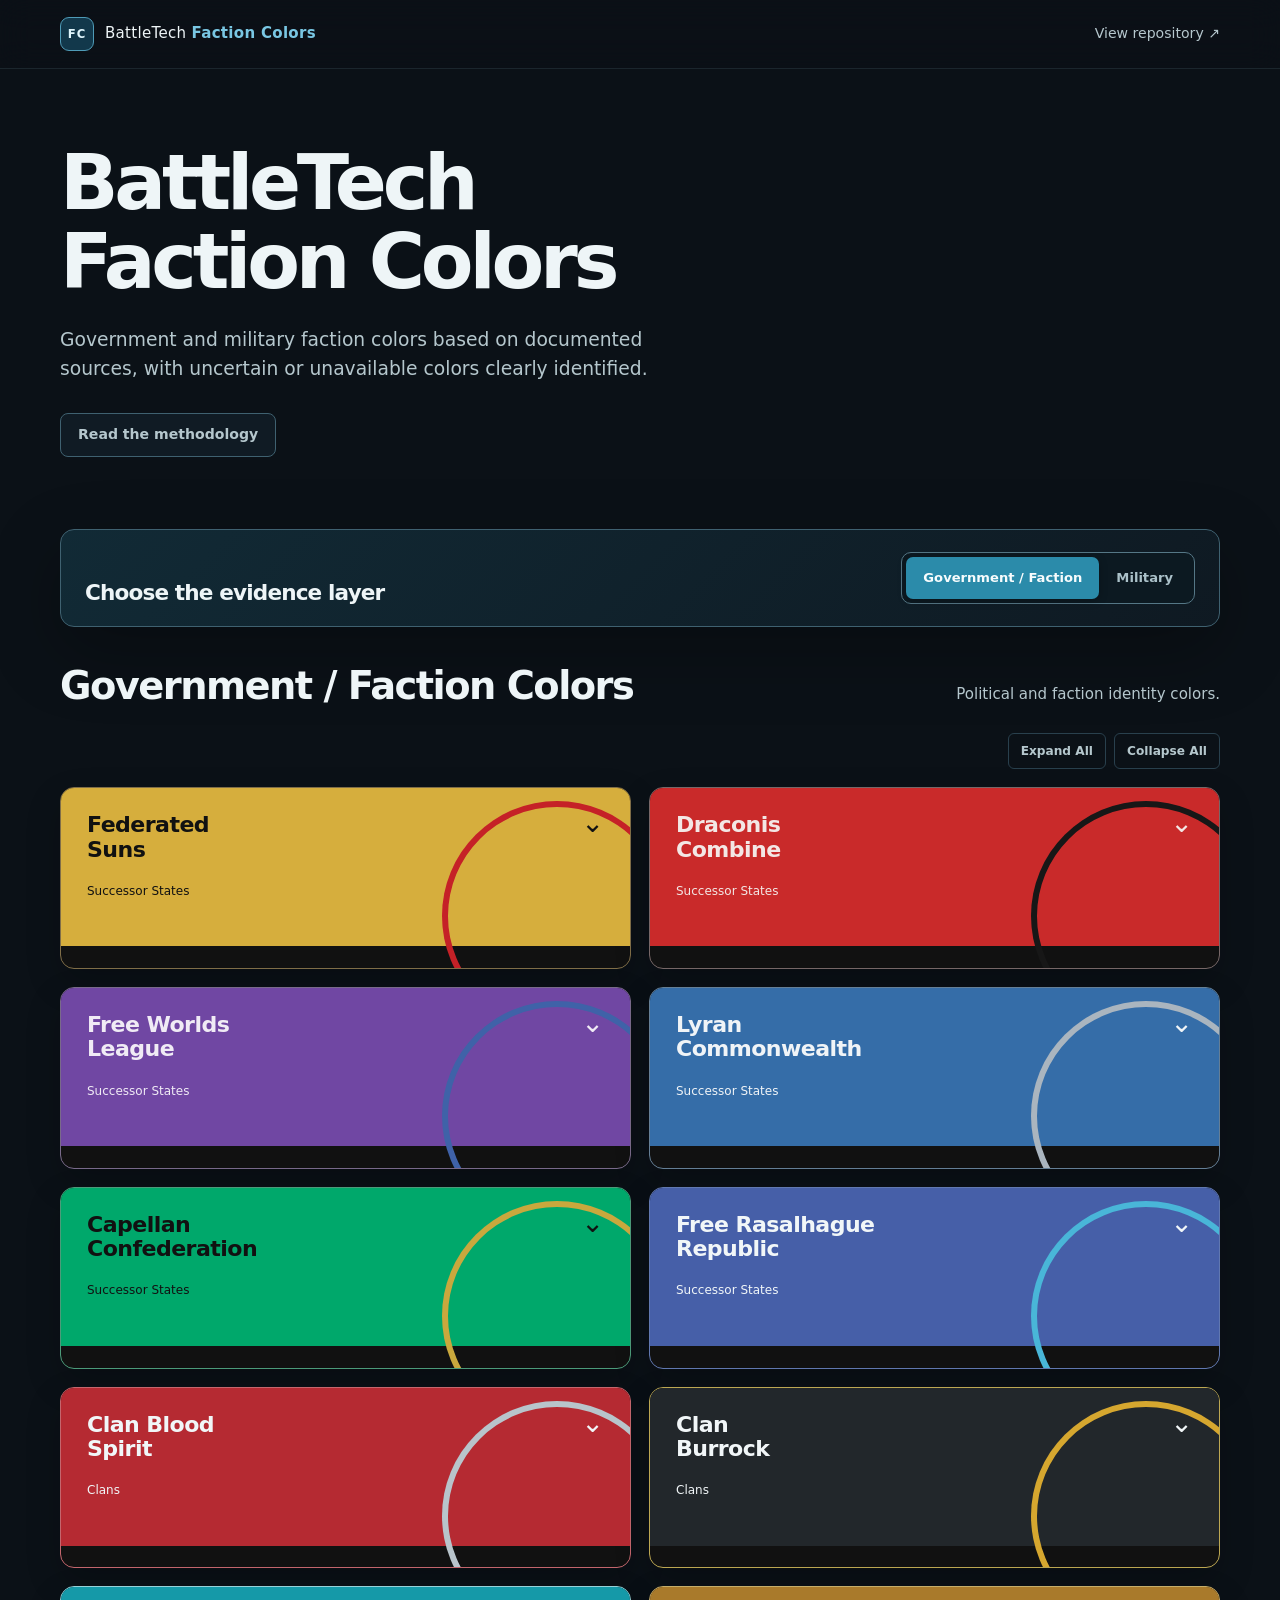
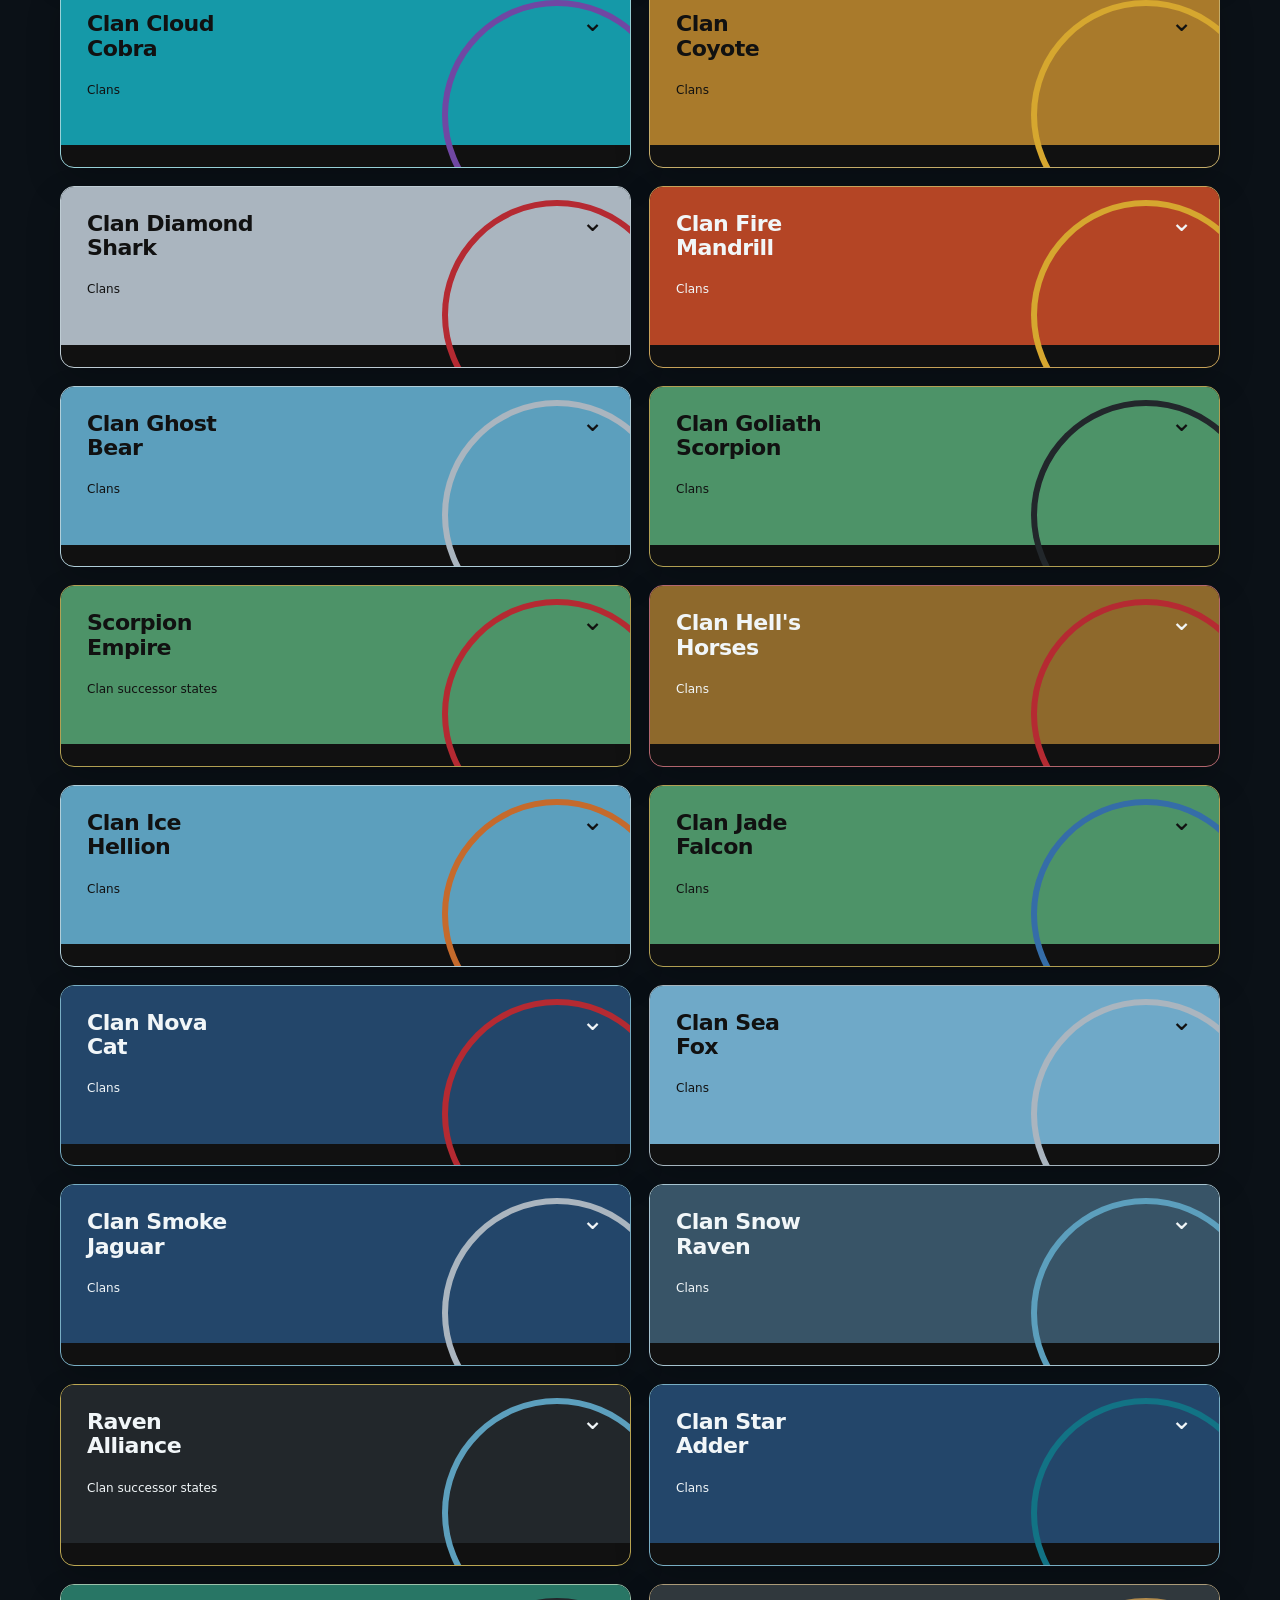
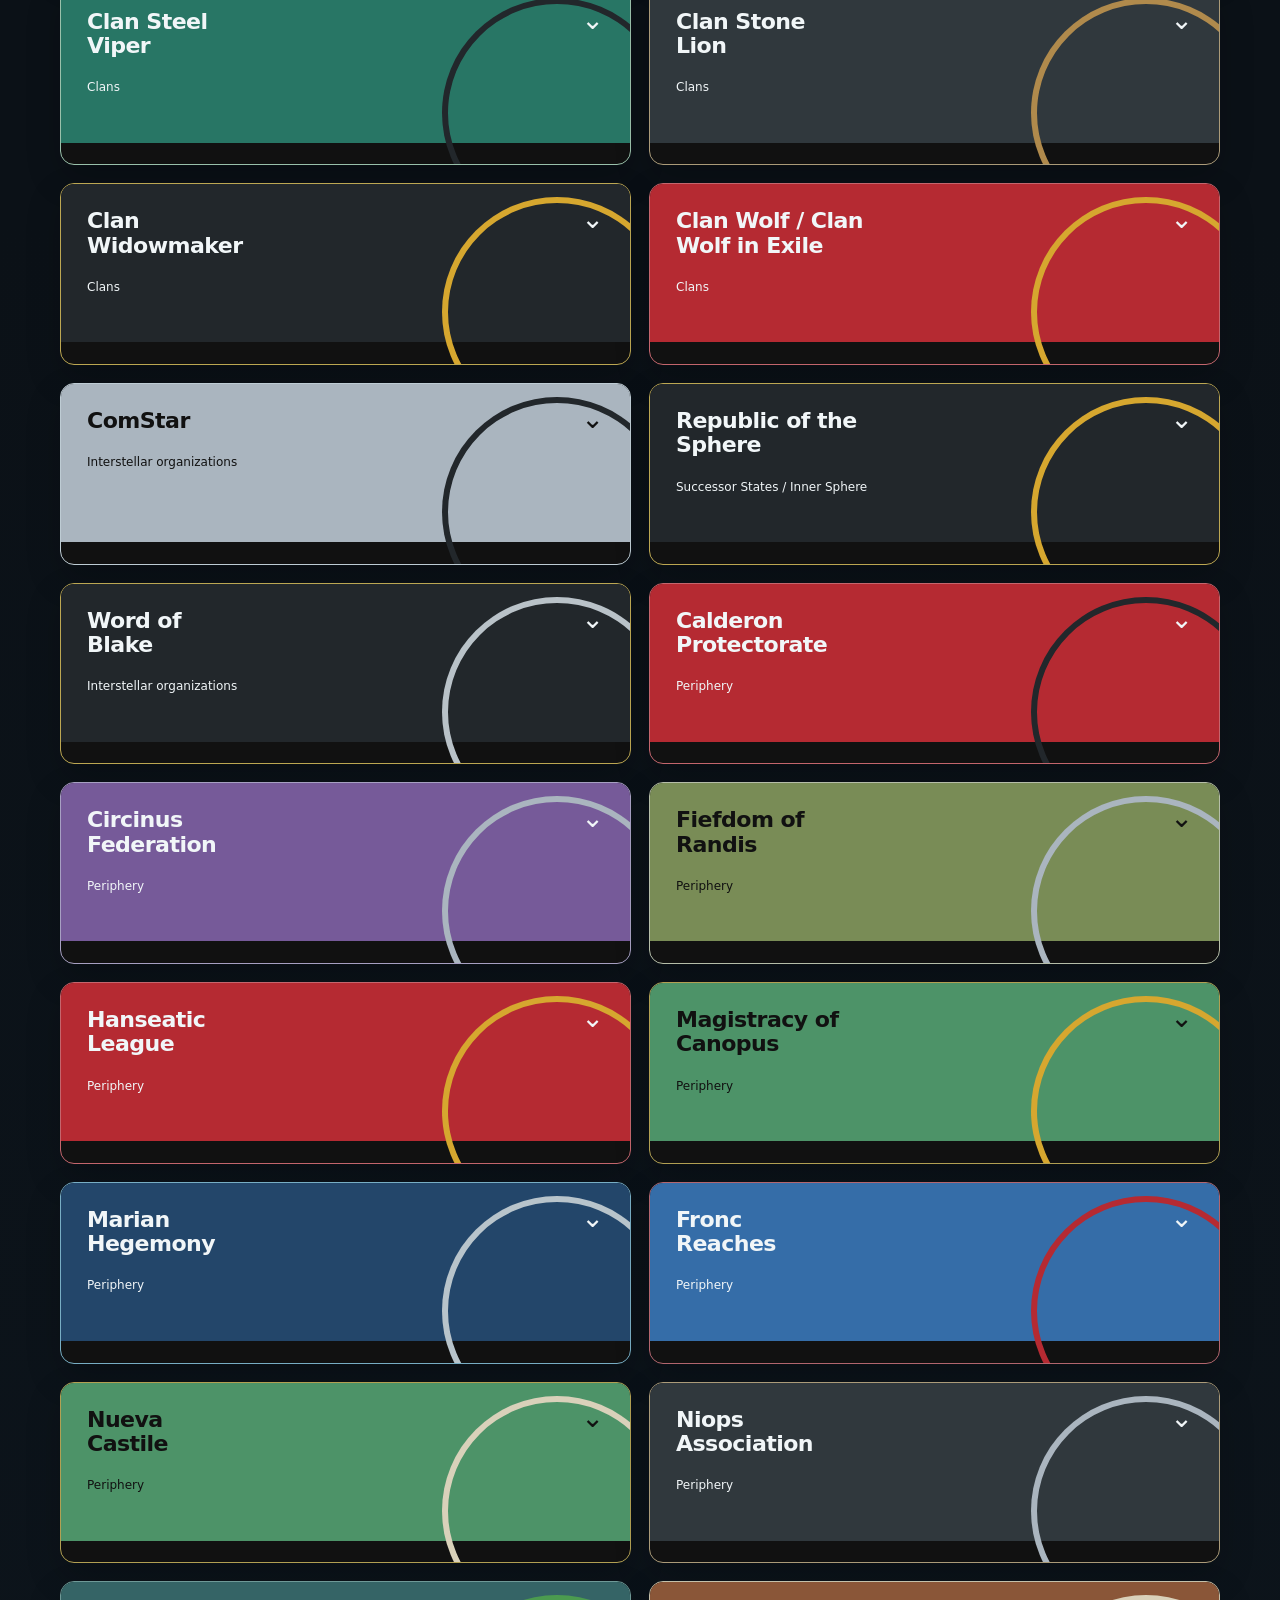
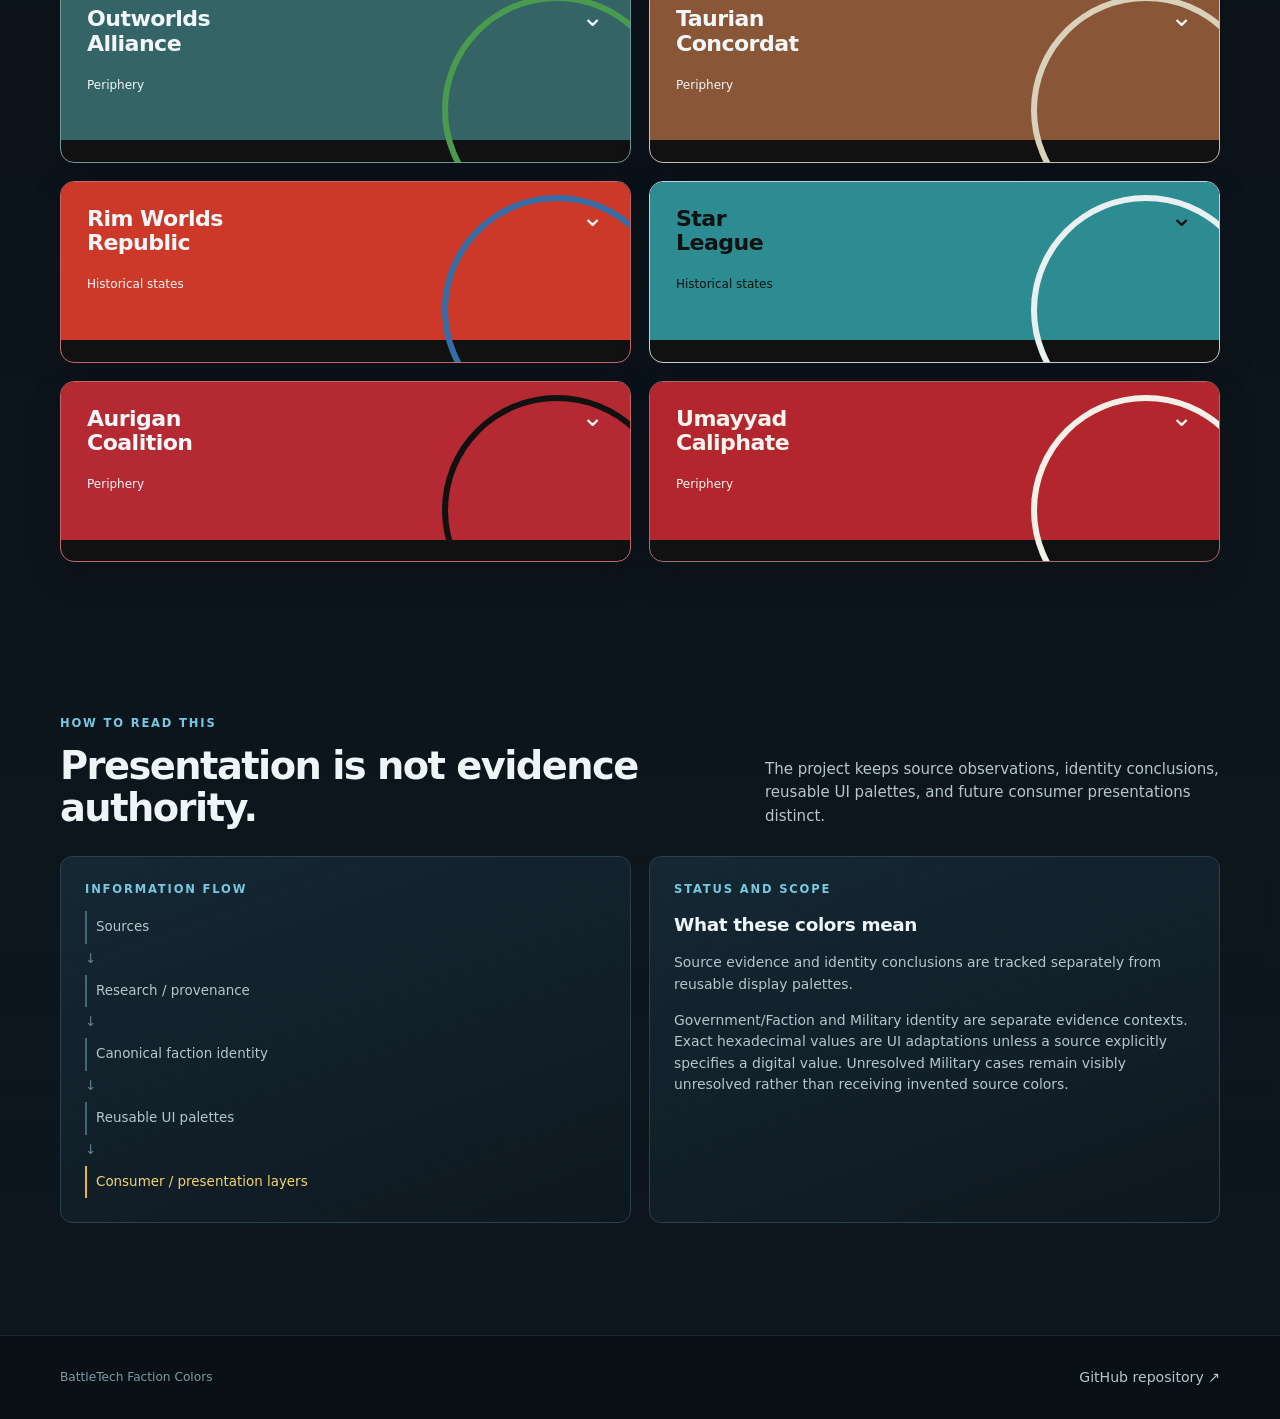
==== commit 84521aa8: "Refine palette card presentation" ====
--- a/index.html
+++ b/index.html
@@ -5,7 +5,7 @@
   <meta name="viewport" content="width=device-width, initial-scale=1">
   <meta name="description" content="BattleTech government, faction, and military color reference based on documented sources.">
   <title>BattleTech Faction Colors</title>
-    <link rel="stylesheet" href="styles.css?rev=v11-simplified">
+    <link rel="stylesheet" href="styles.css?rev=v11-card-refine">
 </head>
 <body>
   <header class="site-header">
@@ -97,6 +97,6 @@
     </div>
   </footer>
 
-    <script src="site.js?rev=v11-simplified"></script>
+    <script src="site.js?rev=v11-card-refine"></script>
 </body>
 </html>
--- a/styles.css
+++ b/styles.css
@@ -75,7 +75,7 @@
 .loader { display: inline-block; width: 13px; height: 13px; margin-right: 8px; border: 2px solid #79c7e3; border-top-color: transparent; border-radius: 50%; vertical-align: -2px; animation: spin .8s linear infinite; }
 @keyframes spin { to { transform: rotate(360deg); } }
 
-.palette-card { --primary: #356da8; --primary-deep: #1d3b5d; --primary-surface: #294f73; --panel: #202b35; --panel-alt: #2b3a47; --border: #657f96; --secondary: #aab5bf; --accent: #d8e2e8; --foreground: #f0f4f7; --ink: #111111; overflow: hidden; border: 1px solid var(--border); border-radius: 14px; background: var(--panel); box-shadow: 0 14px 35px rgba(0, 0, 0, .18); }
+.palette-card { --primary: #356da8; --primary-deep: #1d3b5d; --primary-surface: #294f73; --panel: #202b35; --panel-alt: #2b3a47; --border: #657f96; --secondary: #aab5bf; --accent: #d8e2e8; --foreground: #f0f4f7; --ink: #111111; overflow: hidden; border: 1px solid var(--border); border-radius: 14px; background: var(--ink); box-shadow: 0 14px 35px rgba(0, 0, 0, .18); }
 .palette-card.fallback-card { border-color: rgba(216, 221, 224, .72); }
 .fallback-card .palette-hero-meta code { color: #111; background: #d8dde0; }
 .palette-hero { position: relative; min-height: 158px; padding: 25px 26px 22px; background: var(--primary); isolation: isolate; }
@@ -85,7 +85,7 @@
 .disclosure-icon { position: relative; z-index: 1; flex: 0 0 auto; margin: -4px 0 0 16px; font-size: 1.7rem; line-height: 1; transition: transform .15s ease; }
 .palette-card.is-expanded .disclosure-icon, .blueprint-card.is-expanded .disclosure-icon { transform: rotate(180deg); }
 .palette-disclosure:focus-visible, .blueprint-disclosure:focus-visible { outline: 2px solid currentColor; outline-offset: -5px; border-radius: 8px; }
-.palette-hero::after { position: absolute; right: -42px; bottom: -85px; width: 230px; height: 230px; border: 2px solid var(--secondary); border-radius: 50%; content: ""; opacity: 1; }
+.palette-hero::after { position: absolute; right: -42px; bottom: -85px; width: 230px; height: 230px; border: 0; box-shadow: inset 0 0 0 6px var(--secondary); border-radius: 50%; content: ""; opacity: 1; }
 .palette-hero h3 { position: relative; z-index: 1; max-width: 72%; margin-bottom: 20px; color: inherit; font-size: 1.38rem; line-height: 1.1; letter-spacing: -.025em; }
 .palette-hero-meta { position: relative; z-index: 1; display: flex; align-items: center; flex-wrap: wrap; gap: 8px; color: inherit; font-size: .75rem; }
 .palette-body { padding: 20px 22px 22px; }
@@ -154,3 +154,13 @@
 @media (prefers-reduced-motion: reduce) {
   *, *::before, *::after { scroll-behavior: auto !important; animation-duration: .001ms !important; transition-duration: .001ms !important; }
 }
+
+/* Let the secondary circle continue behind expanded palette content. */
+.palette-hero {
+    z-index: 1;
+}
+
+.palette-body {
+    position: relative;
+    z-index: 2;
+}
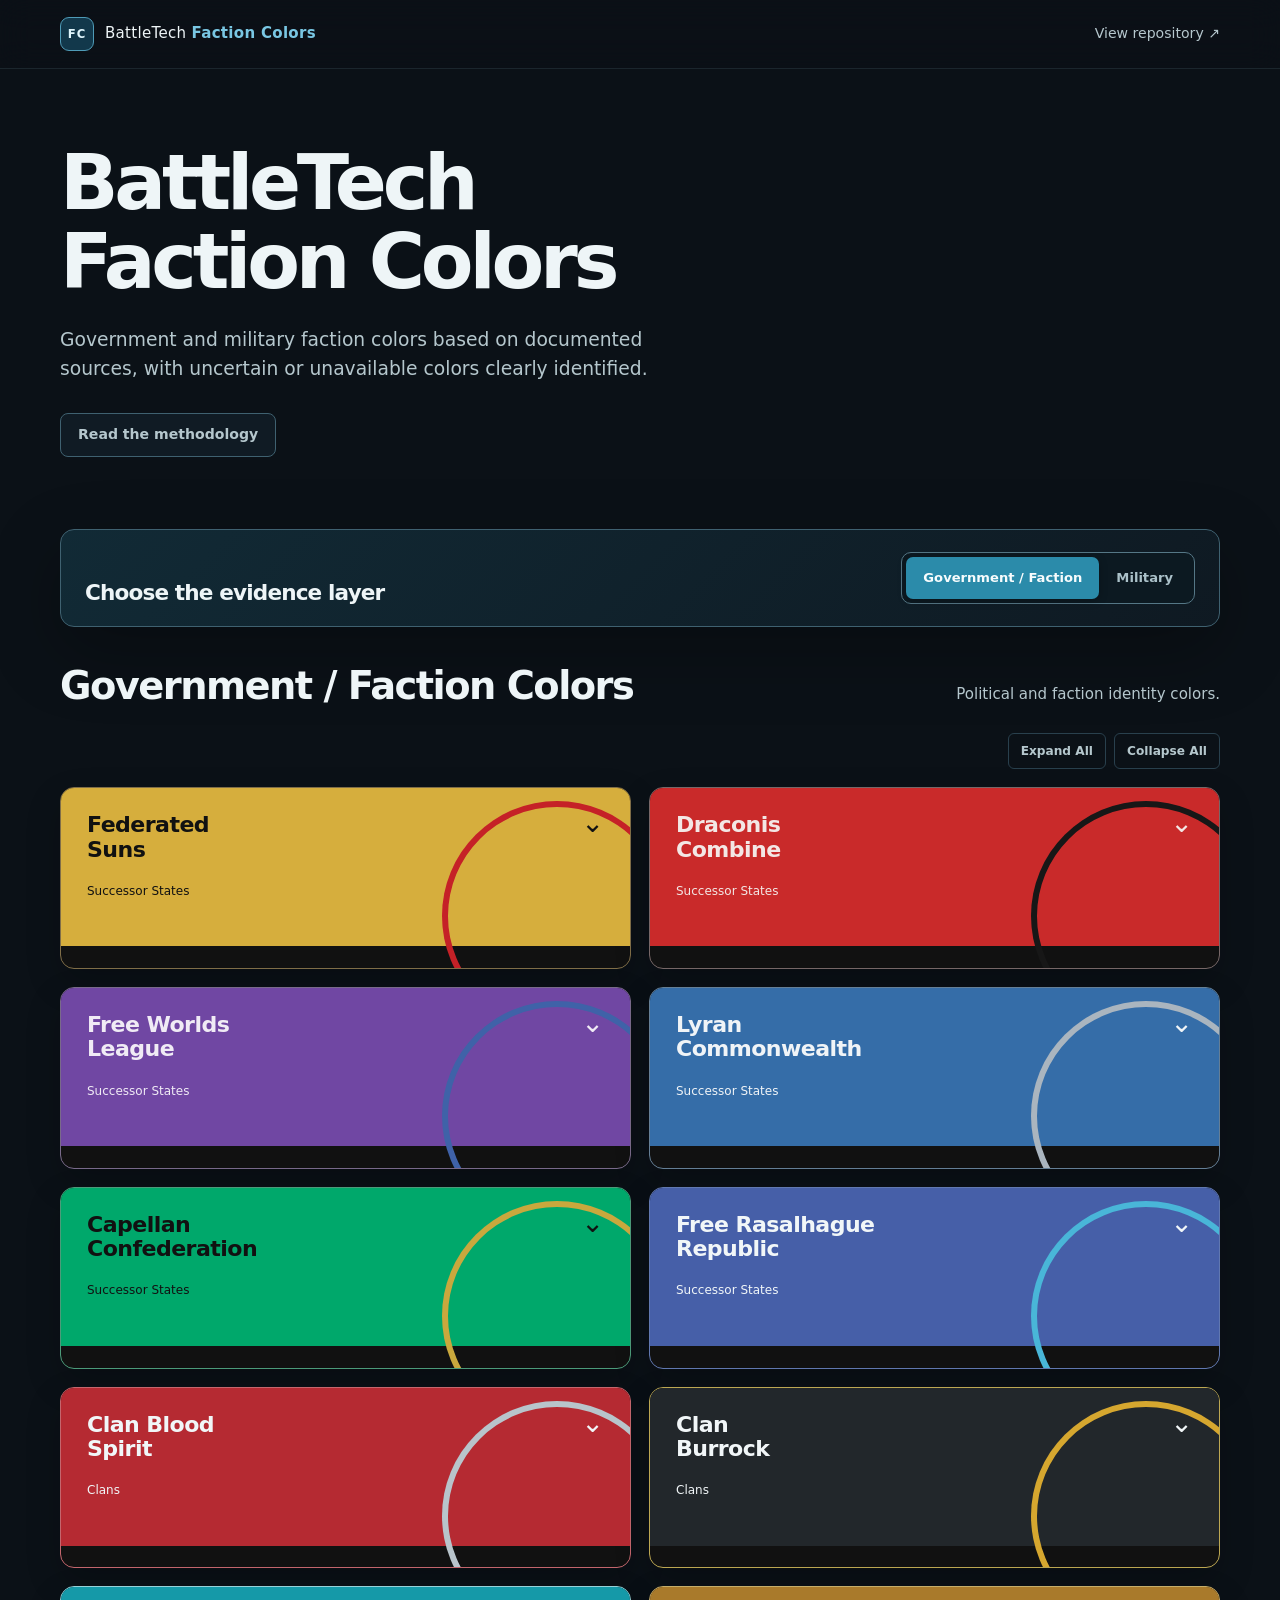
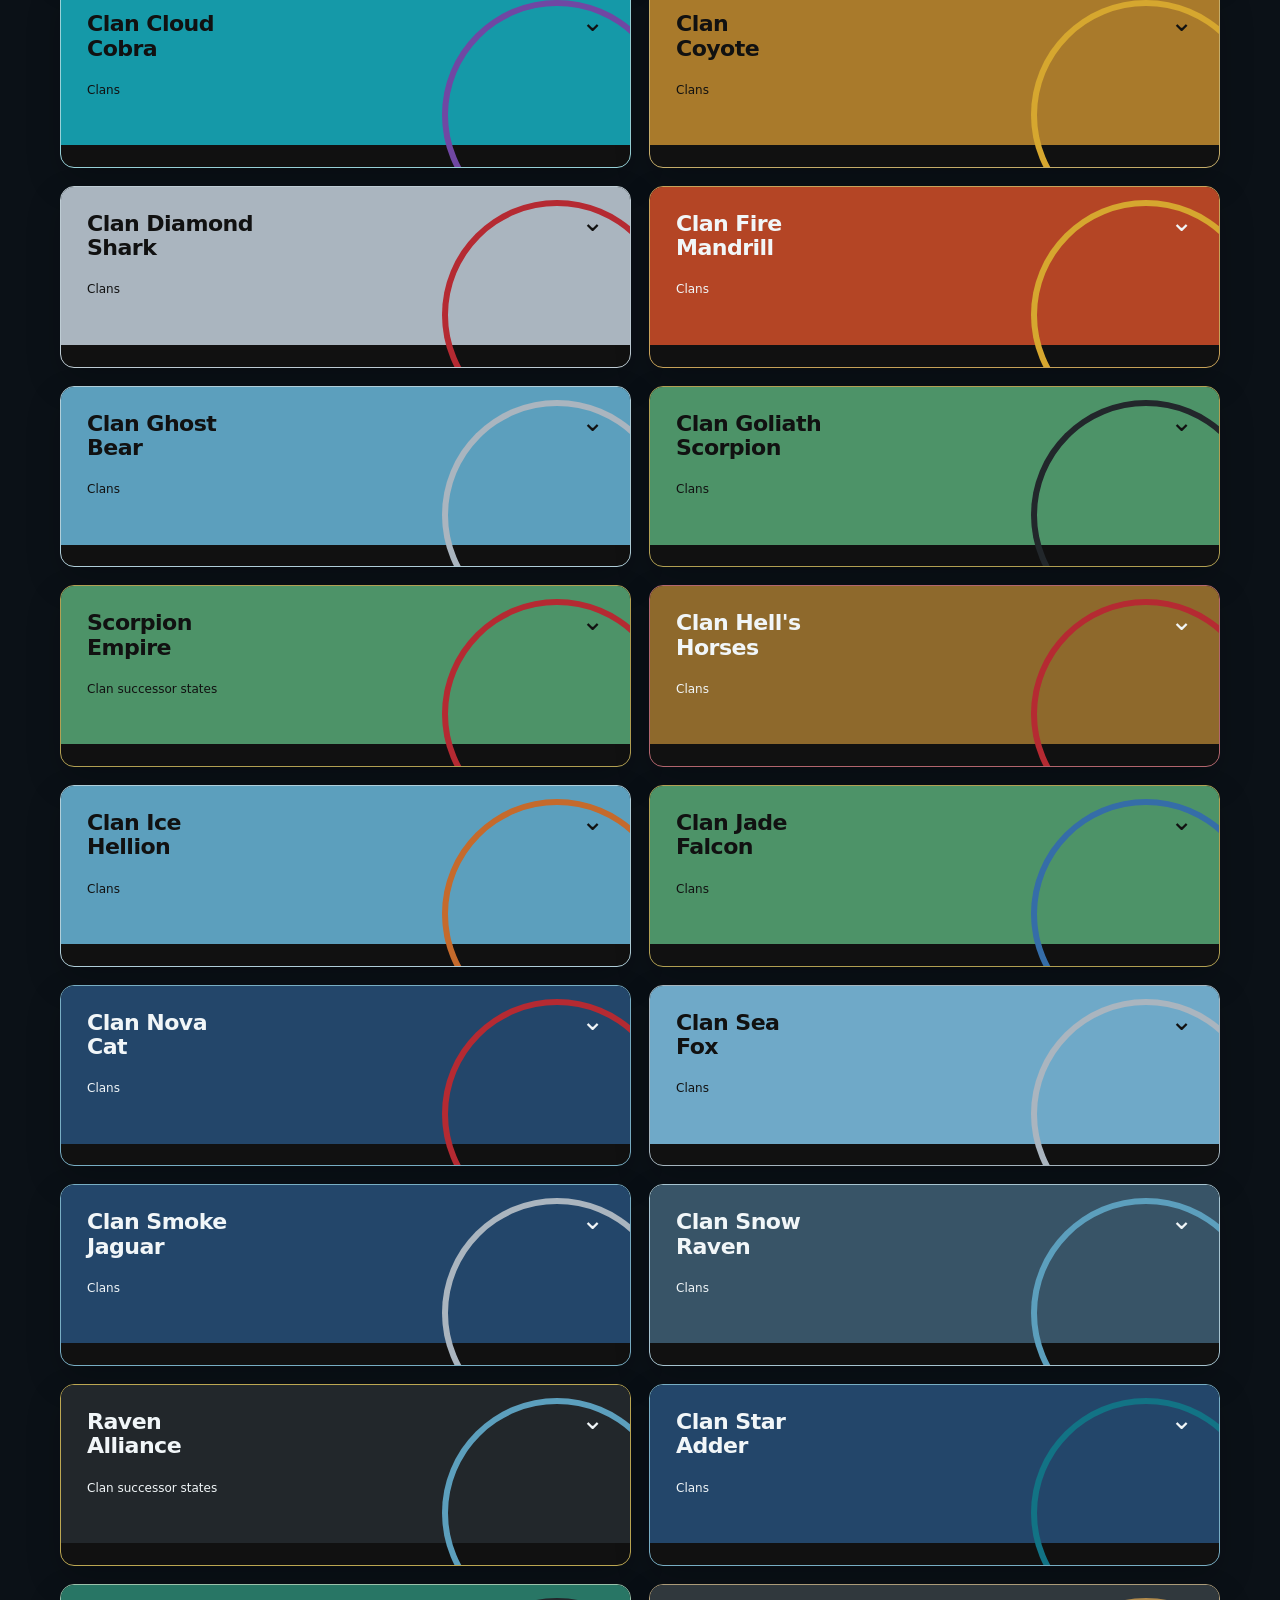
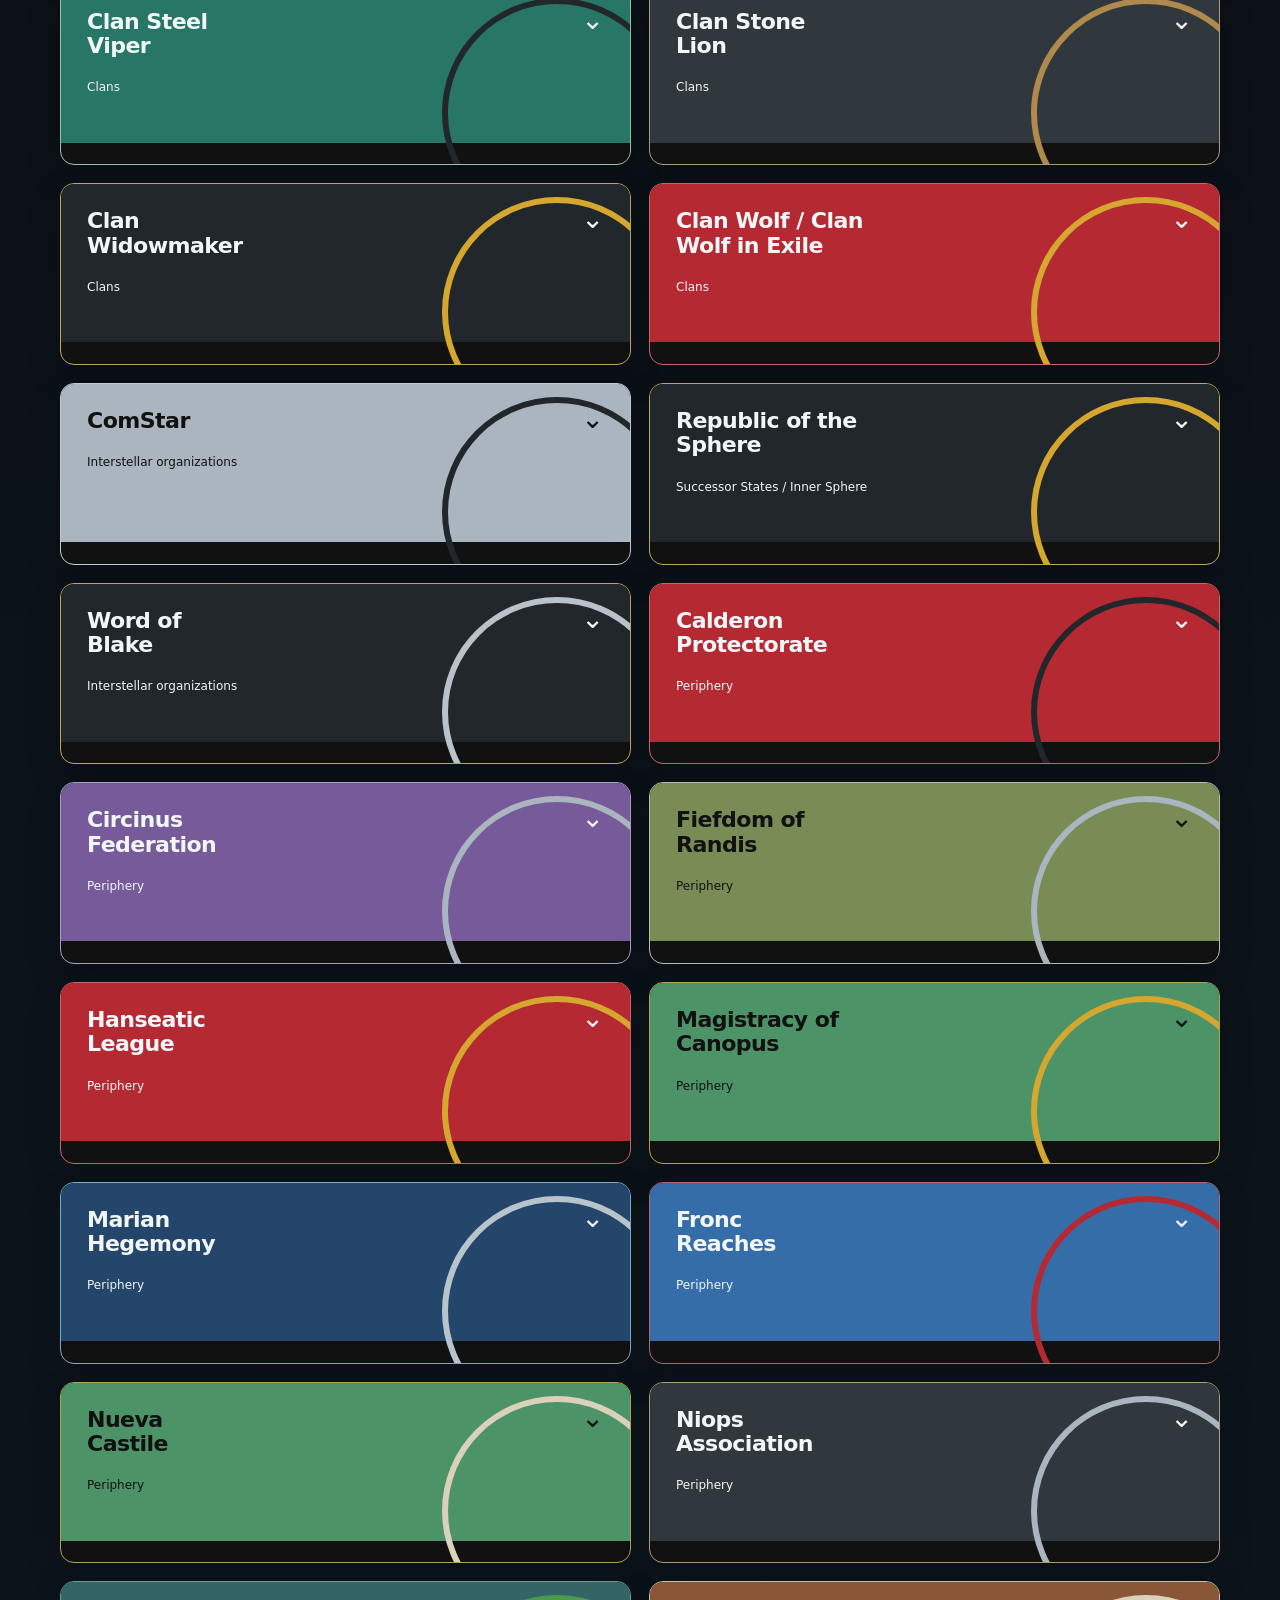
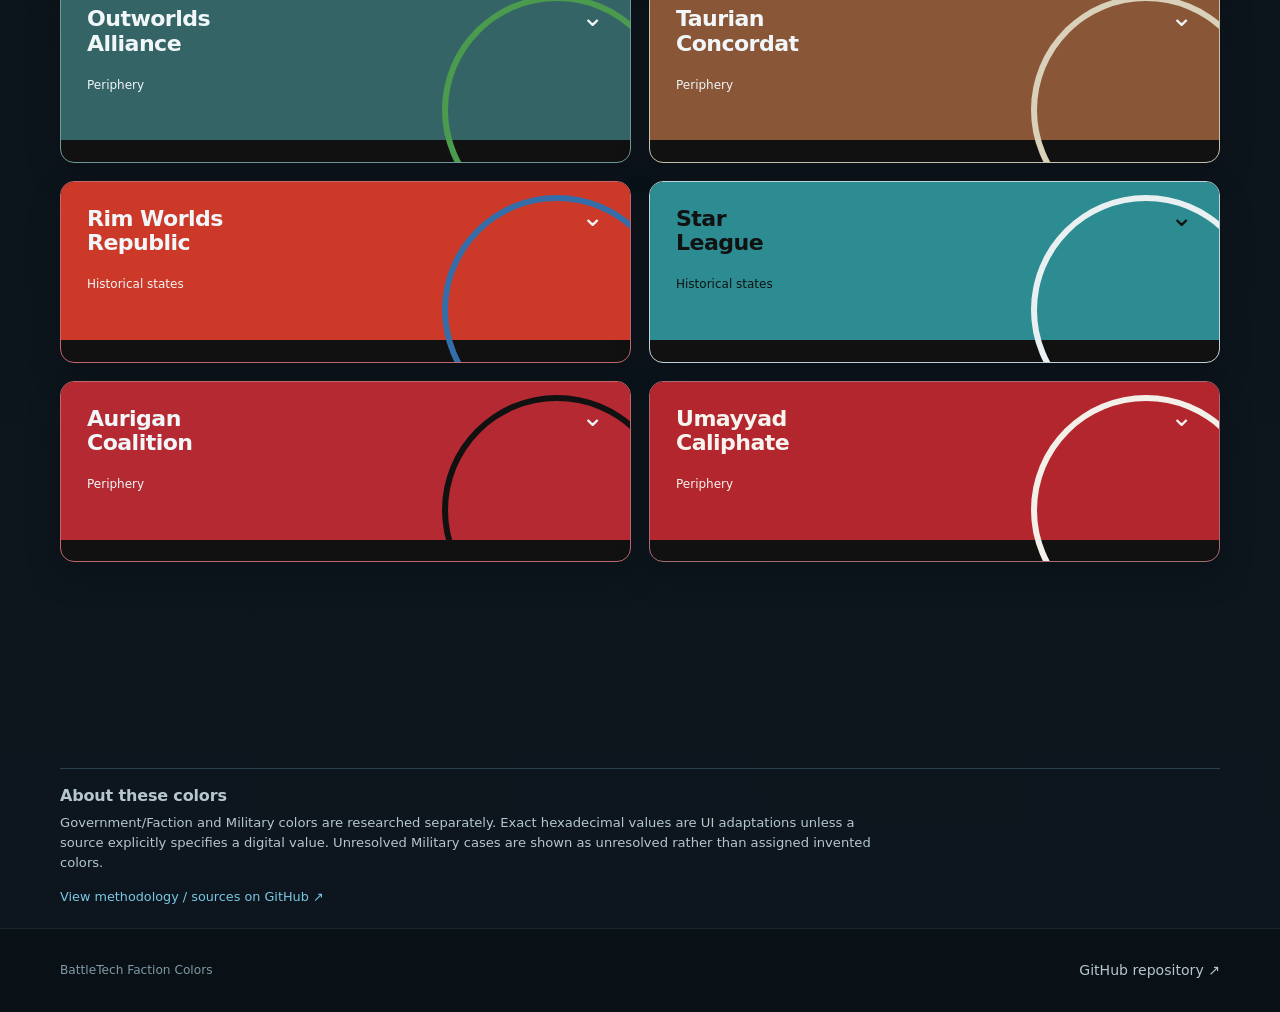
==== commit 143a38c1: "Simplify methodology presentation" ====
--- a/index.html
+++ b/index.html
@@ -5,7 +5,7 @@
   <meta name="viewport" content="width=device-width, initial-scale=1">
   <meta name="description" content="BattleTech government, faction, and military color reference based on documented sources.">
   <title>BattleTech Faction Colors</title>
-    <link rel="stylesheet" href="styles.css?rev=v11-card-refine">
+    <link rel="stylesheet" href="styles.css?rev=v11-about-cleanup">
 </head>
 <body>
   <header class="site-header">
@@ -61,32 +61,10 @@
       </noscript>
     </section>
 
-    <section id="methodology" class="methodology shell">
-      <div class="section-heading">
-        <div>
-          <p class="eyebrow">How to read this</p>
-          <h2>Presentation is not evidence authority.</h2>
-        </div>
-        <p class="section-intro">The project keeps source observations, identity conclusions, reusable UI palettes, and future consumer presentations distinct.</p>
-      </div>
-      <div class="method-grid">
-        <article class="method-card method-flow">
-          <p class="card-kicker">Information flow</p>
-          <div class="flow-list">
-            <span>Sources</span><i aria-hidden="true">↓</i>
-            <span>Research / provenance</span><i aria-hidden="true">↓</i>
-            <span>Canonical faction identity</span><i aria-hidden="true">↓</i>
-            <span>Reusable UI palettes</span><i aria-hidden="true">↓</i>
-            <span class="flow-highlight">Consumer / presentation layers</span>
-          </div>
-        </article>
-        <article class="method-card">
-          <p class="card-kicker">Status and scope</p>
-          <h3>What these colors mean</h3>
-          <p>Source evidence and identity conclusions are tracked separately from reusable display palettes.</p>
-          <p>Government/Faction and Military identity are separate evidence contexts. Exact hexadecimal values are UI adaptations unless a source explicitly specifies a digital value. Unresolved Military cases remain visibly unresolved rather than receiving invented source colors.</p>
-        </article>
-      </div>
+    <section id="methodology" class="methodology shell" aria-labelledby="about-colors-heading">
+      <h2 id="about-colors-heading">About these colors</h2>
+      <p>Government/Faction and Military colors are researched separately. Exact hexadecimal values are UI adaptations unless a source explicitly specifies a digital value. Unresolved Military cases are shown as unresolved rather than assigned invented colors.</p>
+      <a href="https://github.com/SANSd20/battletech-faction-colors">View methodology / sources on GitHub <span aria-hidden="true">↗</span></a>
     </section>
   </main>
 
@@ -97,6 +75,6 @@
     </div>
   </footer>
 
-    <script src="site.js?rev=v11-card-refine"></script>
+    <script src="site.js?rev=v11-about-cleanup"></script>
 </body>
 </html>
--- a/styles.css
+++ b/styles.css
@@ -113,16 +113,11 @@
 .sketch-state .blueprint-status { border-color: #b7c4c7; color: #e2ebed; }
 .blueprint-reason { max-width: 470px; margin: 0; color: #a8cbd3; font-size: .76rem; }
 
-.methodology { padding-top: 9px; }
-.method-grid { display: grid; grid-template-columns: 1fr 1fr; gap: 18px; }
-.method-card { min-height: 280px; padding: 24px; border: 1px solid var(--line); border-radius: 12px; background: linear-gradient(160deg, rgba(23, 44, 56, .82), rgba(14, 24, 32, .9)); }
-.method-card h3 { margin-bottom: 13px; font-size: 1.15rem; letter-spacing: -.02em; }
-.method-card p:not(.card-kicker) { color: var(--text-soft); font-size: .87rem; }
-.method-card code { color: #c9ebf4; }
-.flow-list { display: grid; justify-items: start; gap: 5px; color: var(--text-soft); font-size: .84rem; }
-.flow-list i { color: #648392; font-style: normal; }
-.flow-list span { padding: 6px 9px; border-left: 2px solid #416778; }
-.flow-list .flow-highlight { border-color: #e7b928; color: #f2d56f; }
+.methodology { margin-top: 62px; padding: 18px 0 20px; border-top: 1px solid var(--line); color: var(--text-soft); }
+.methodology h2 { margin-bottom: 8px; font-size: 1rem; letter-spacing: -.01em; }
+.methodology p { max-width: 820px; margin-bottom: 10px; font-size: .82rem; }
+.methodology a { color: var(--focus); font-size: .8rem; text-decoration: none; }
+.methodology a:hover { text-decoration: underline; }
 
 .site-footer { border-top: 1px solid rgba(126, 173, 188, .14); background: #091016; }
 .footer-inner { min-height: 83px; color: var(--text-muted); font-size: .76rem; }
@@ -130,7 +125,6 @@
 :focus-visible { outline: 2px solid var(--focus); outline-offset: 3px; }
 @media (max-width: 850px) {
   .hero { grid-template-columns: 1fr; padding-top: 58px; }
-  .method-grid { grid-template-columns: 1fr 1fr; }
 }
 @media (max-width: 640px) {
   .collection-controls { justify-content: flex-start; }
@@ -145,7 +139,7 @@
   .segmented-control { display: grid; grid-template-columns: 1fr 1fr; margin-top: 17px; }
   .mode-button { padding: 0 8px; font-size: .72rem; }
   .section-intro { margin-top: 15px; }
-  .palette-grid, .method-grid { grid-template-columns: 1fr; }
+  .palette-grid { grid-template-columns: 1fr; }
   .header-layer-control { margin-right: 8px; }
   .header-mode-button { padding: 7px 5px; font-size: .61rem; }
   .swatch-grid { grid-template-columns: repeat(2, 1fr); }
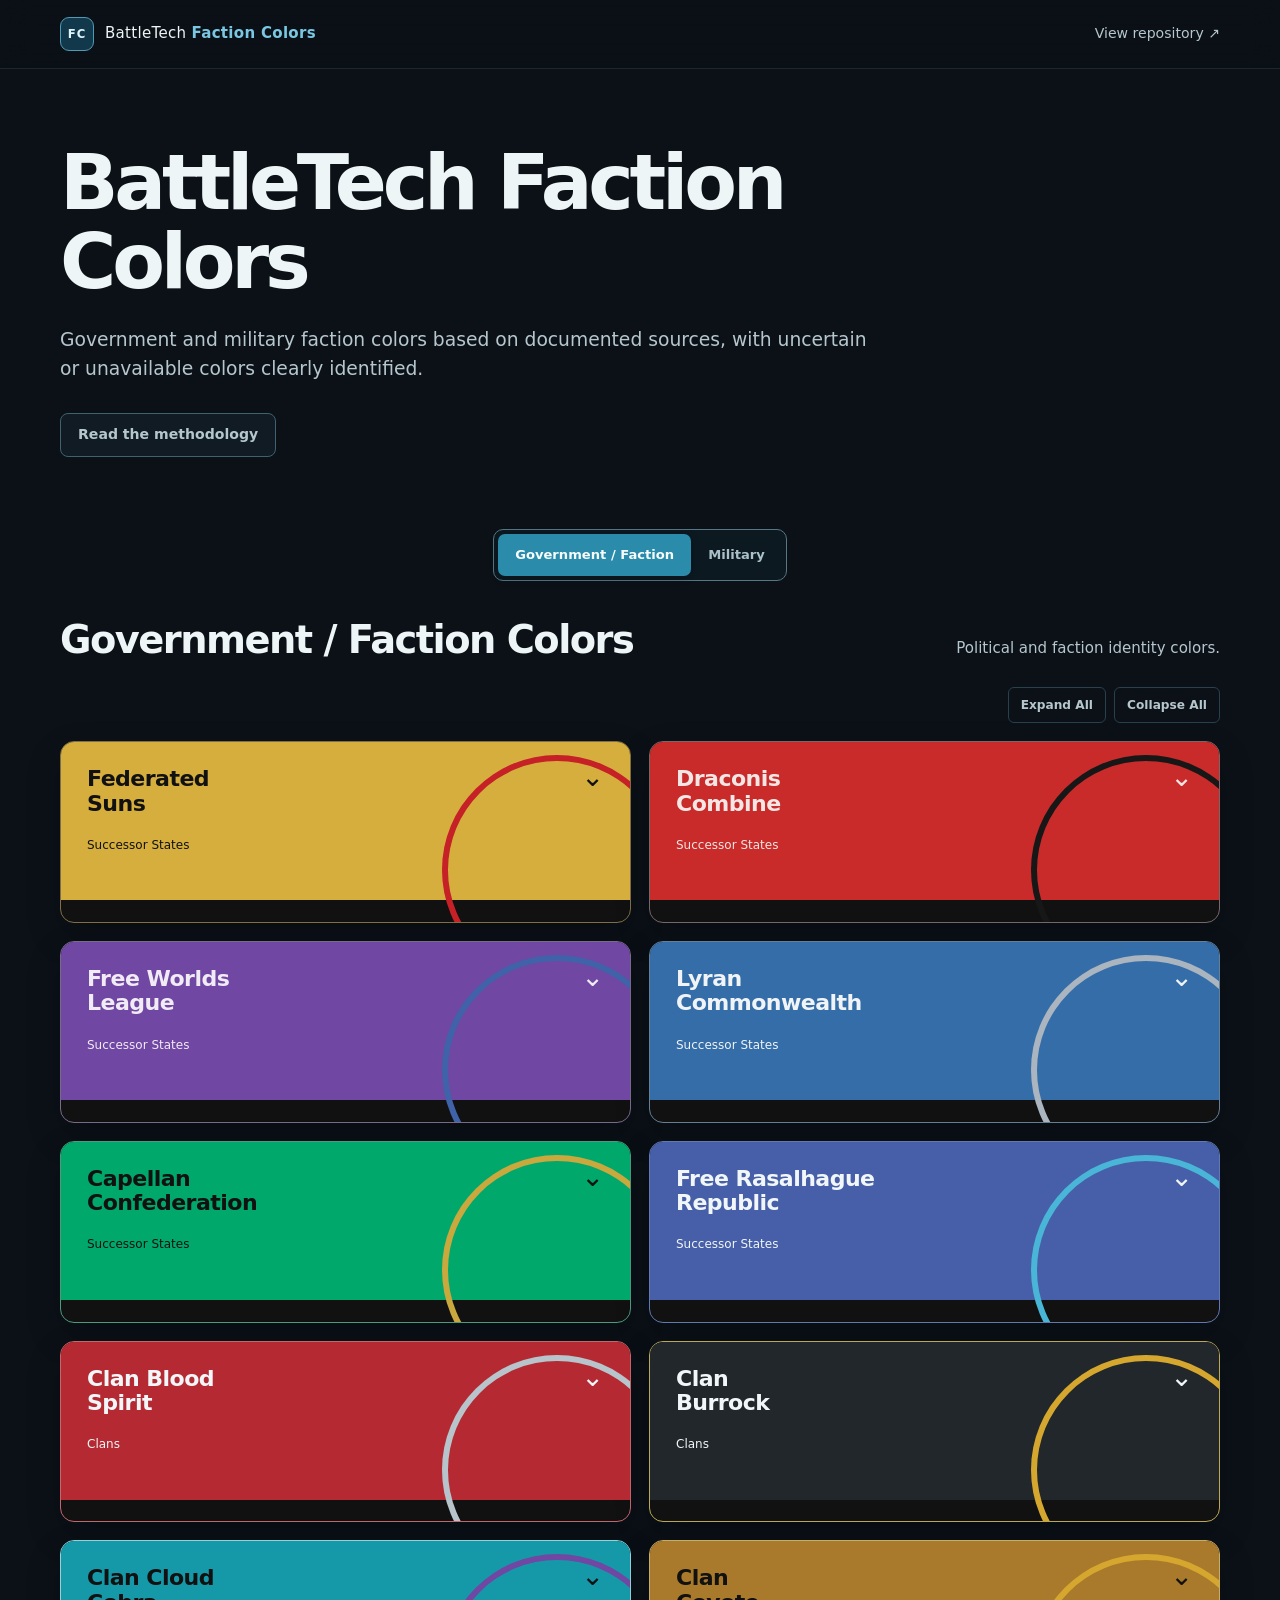
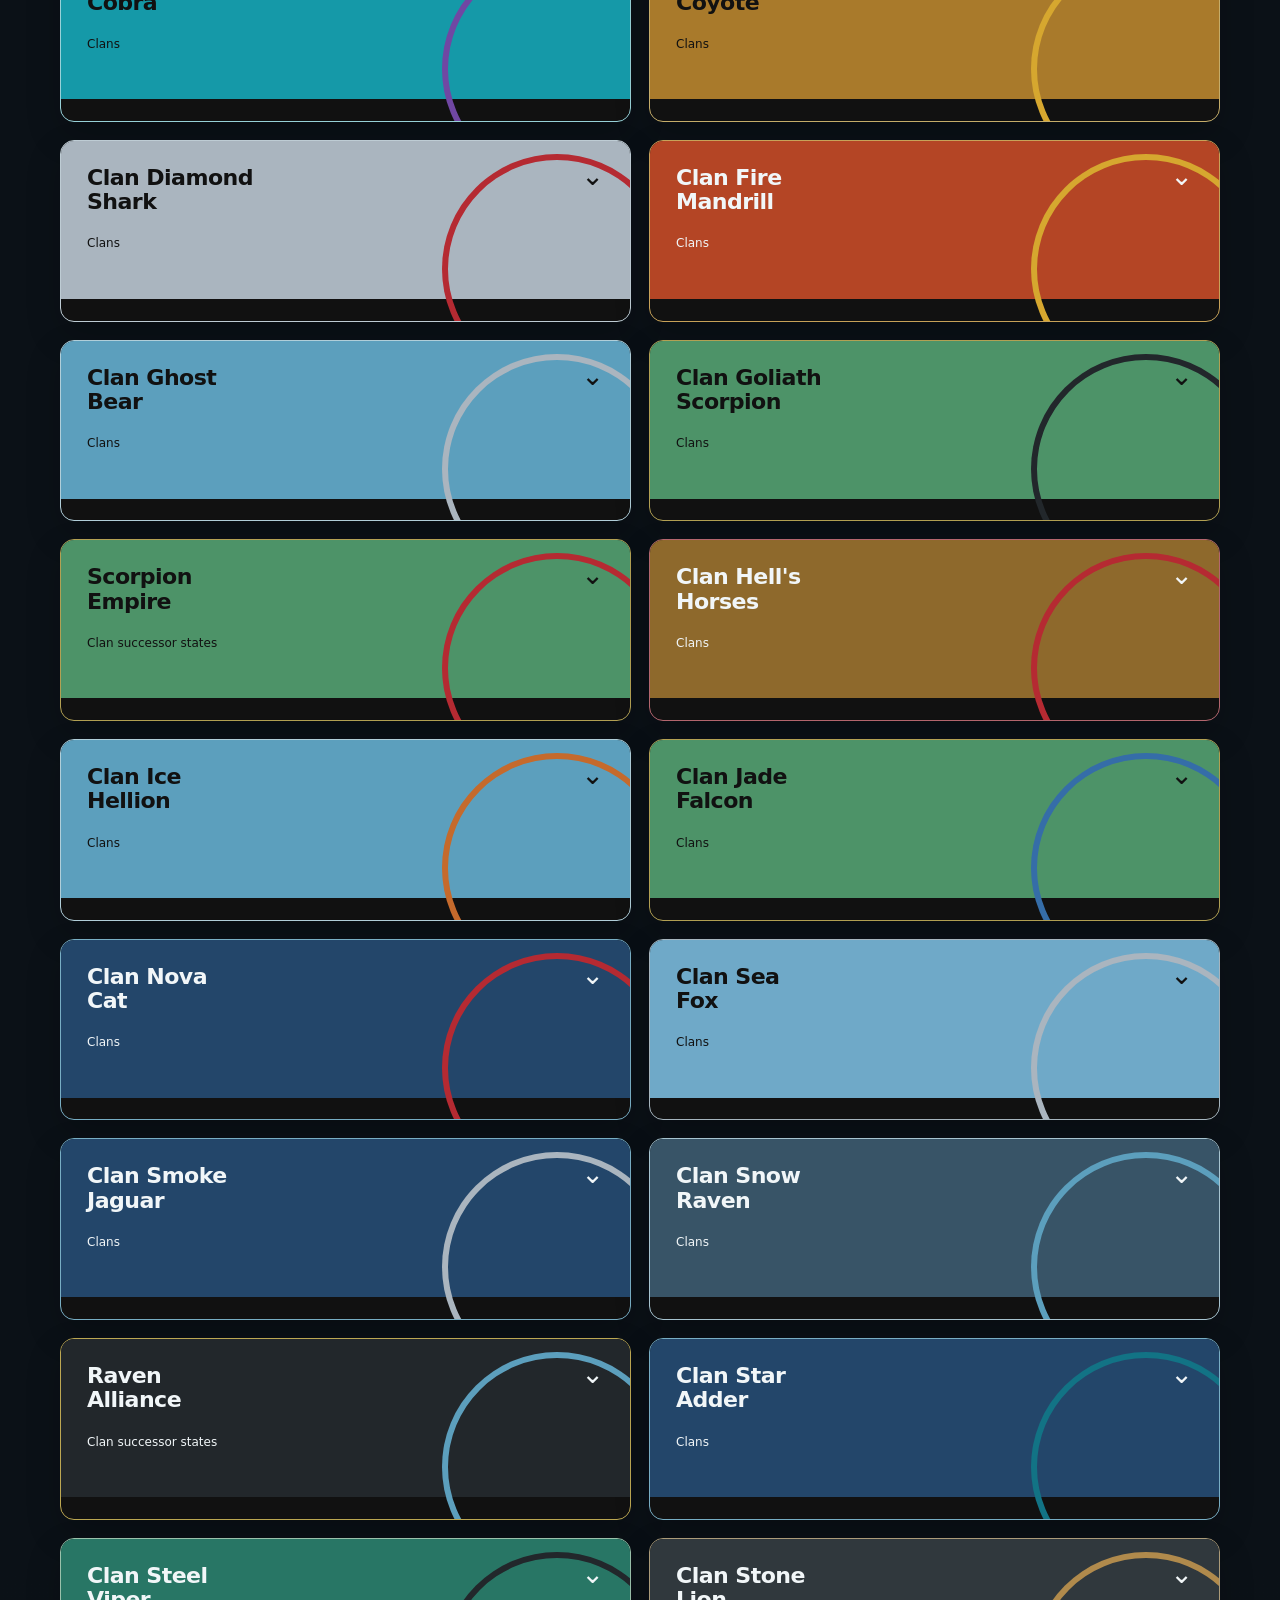
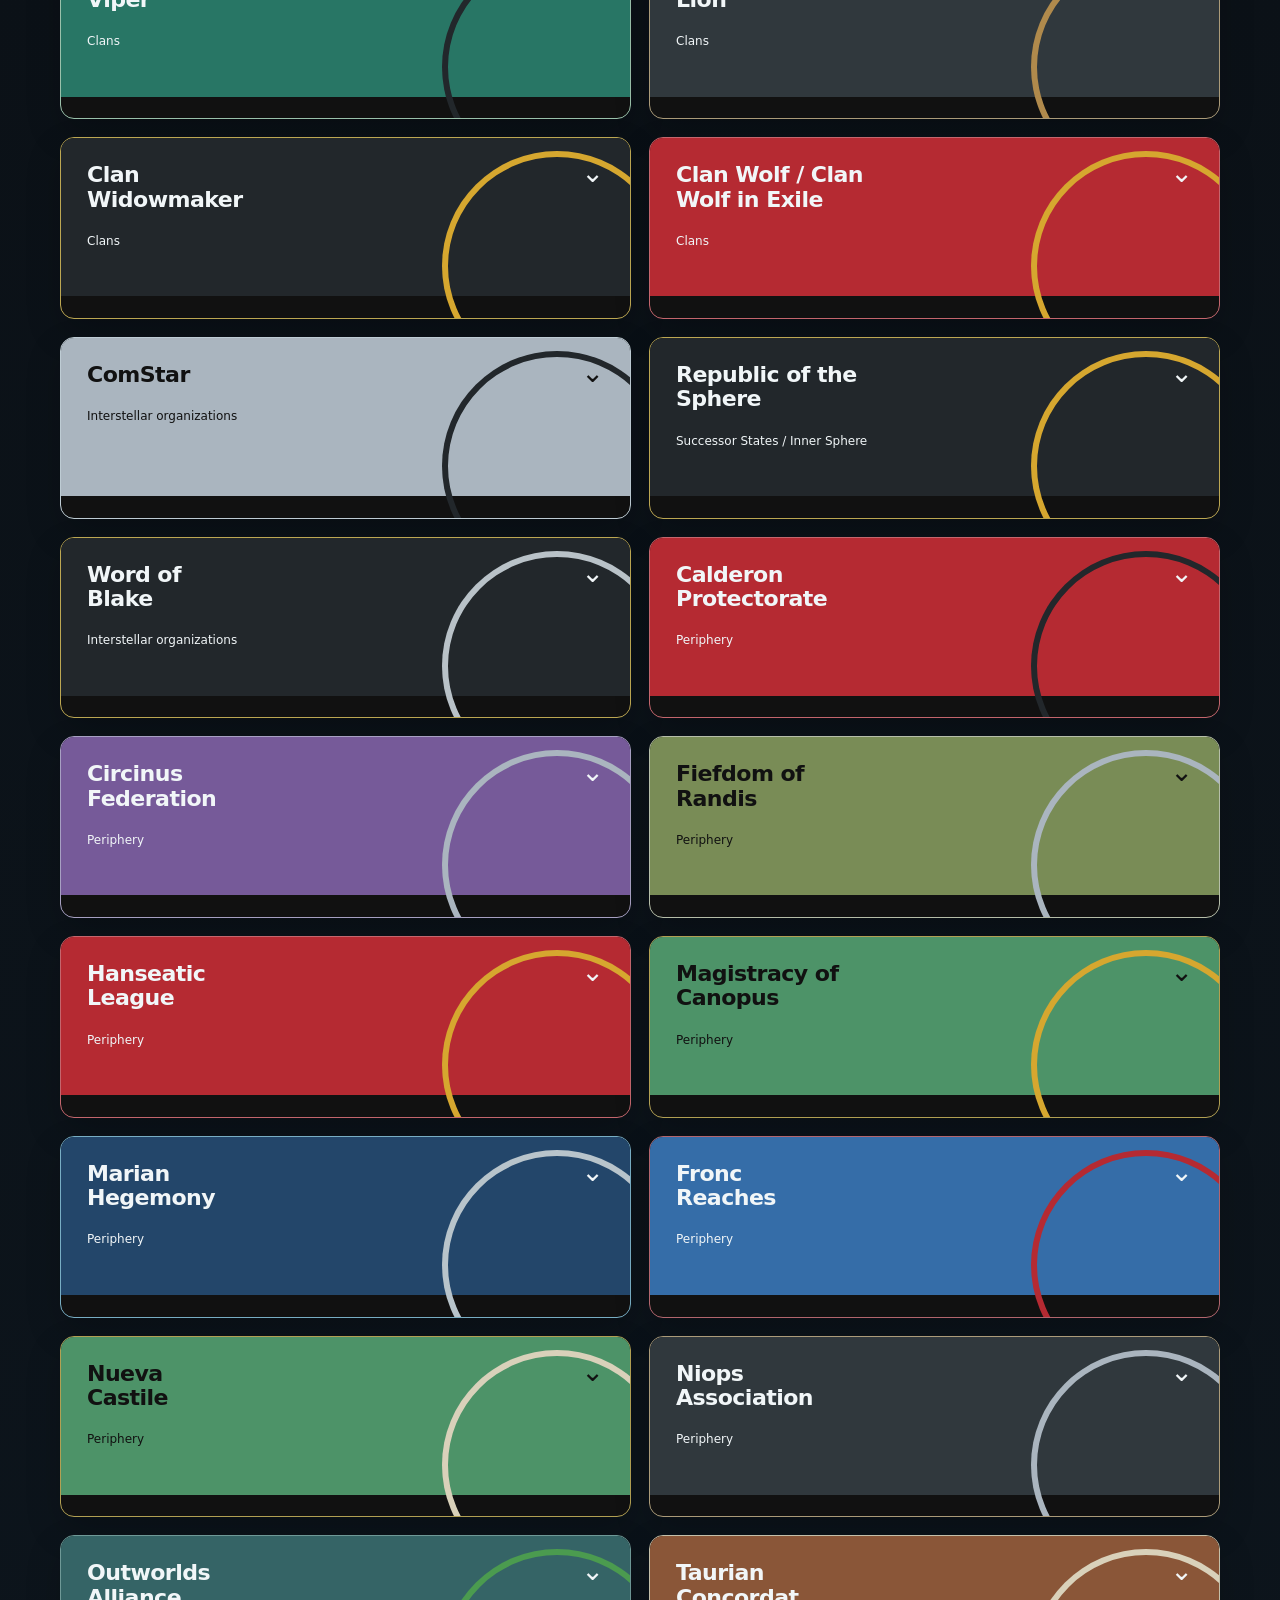
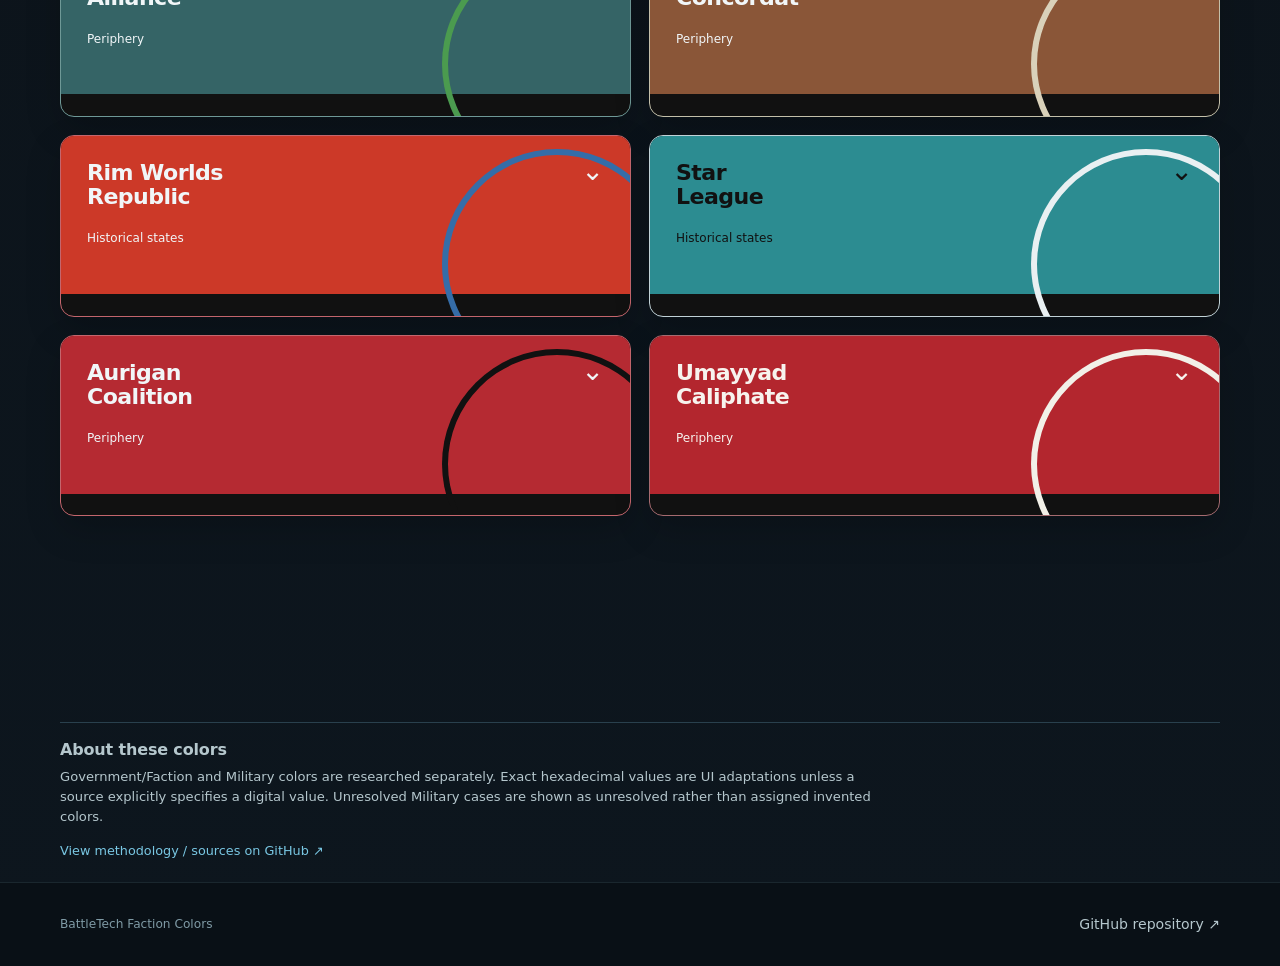
==== commit 08d64bd4: "Refine hero and identity selector" ====
--- a/index.html
+++ b/index.html
@@ -5,7 +5,7 @@
   <meta name="viewport" content="width=device-width, initial-scale=1">
   <meta name="description" content="BattleTech government, faction, and military color reference based on documented sources.">
   <title>BattleTech Faction Colors</title>
-    <link rel="stylesheet" href="styles.css?rev=v11-about-cleanup">
+    <link rel="stylesheet" href="styles.css?rev=v11-top-cleanup">
 </head>
 <body>
   <header class="site-header">
@@ -34,7 +34,6 @@
     </section>
 
     <section class="identity-switcher shell" aria-label="Identity view">
-      <div><h2>Choose the evidence layer</h2></div>
       <div class="segmented-control" role="group" aria-label="Choose identity mode">
         <button type="button" class="mode-button is-active" data-mode="government" aria-pressed="true">Government / Faction</button>
         <button type="button" class="mode-button" data-mode="military" aria-pressed="false">Military</button>
--- a/styles.css
+++ b/styles.css
@@ -41,12 +41,12 @@
 .repo-link, .footer-inner a { color: var(--text-soft); font-size: .88rem; text-decoration: none; }
 .repo-link:hover, .footer-inner a:hover { color: var(--focus); }
 
-.hero { display: grid; grid-template-columns: minmax(0, 720px); align-items: center; gap: 48px; padding-top: 74px; padding-bottom: 72px; }
-.hero-copy { max-width: 720px; }
+.hero { display: grid; grid-template-columns: minmax(0, 900px); align-items: center; gap: 48px; padding-top: 74px; padding-bottom: 72px; }
+.hero-copy { max-width: 900px; }
 .eyebrow, .card-kicker { margin: 0 0 12px; color: #79c7e3; font-size: .72rem; font-weight: 800; letter-spacing: .16em; text-transform: uppercase; }
 h1, h2, h3, p { margin-top: 0; }
 h1 { max-width: 760px; margin-bottom: 24px; font-size: clamp(2.4rem, 6vw, 5.2rem); line-height: 1.03; letter-spacing: -.055em; }
-.lede { max-width: 650px; margin-bottom: 30px; color: var(--text-soft); font-size: clamp(1rem, 1.7vw, 1.17rem); }
+.lede { max-width: 820px; margin-bottom: 30px; color: var(--text-soft); font-size: clamp(1rem, 1.7vw, 1.17rem); }
 .hero-actions { display: flex; flex-wrap: wrap; gap: 12px; }
 .button { display: inline-flex; align-items: center; gap: 9px; min-height: 44px; padding: 0 17px; border: 1px solid var(--line-bright); border-radius: 8px; font-size: .88rem; font-weight: 700; text-decoration: none; transition: transform .18s ease, border-color .18s ease, background .18s ease; }
 .button:hover { transform: translateY(-2px); border-color: var(--focus); }
@@ -54,8 +54,7 @@
 
 
 
-.identity-switcher { display: flex; align-items: end; justify-content: space-between; gap: 24px; margin-bottom: 38px; padding: 22px 24px; border: 1px solid #3f6170; border-radius: 14px; background: linear-gradient(135deg, rgba(18, 45, 57, .9), rgba(15, 26, 35, .92)); box-shadow: var(--shadow); }
-.identity-switcher h2 { font-size: 1.35rem; }
+.identity-switcher { display: flex; align-items: center; justify-content: center; margin-bottom: 38px; padding: 0; }
 .segmented-control { display: inline-flex; padding: 4px; border: 1px solid #557786; border-radius: 10px; background: #0c1921; }
 .mode-button { min-height: 42px; padding: 0 17px; border: 0; border-radius: 7px; background: transparent; color: #abc1c9; cursor: pointer; font: inherit; font-size: .82rem; font-weight: 800; }
 .mode-button:hover { color: #f1f8fa; background: rgba(76, 139, 161, .22); }
@@ -135,8 +134,8 @@
   .hero { min-height: auto; padding-top: 46px; padding-bottom: 52px; }
   h1 { font-size: clamp(2.45rem, 13vw, 4rem); }
   .section-heading { display: block; }
-  .identity-switcher { display: block; padding: 19px; }
-  .segmented-control { display: grid; grid-template-columns: 1fr 1fr; margin-top: 17px; }
+  .identity-switcher { display: flex; padding: 0; }
+  .segmented-control { display: grid; grid-template-columns: 1fr 1fr; }
   .mode-button { padding: 0 8px; font-size: .72rem; }
   .section-intro { margin-top: 15px; }
   .palette-grid { grid-template-columns: 1fr; }
